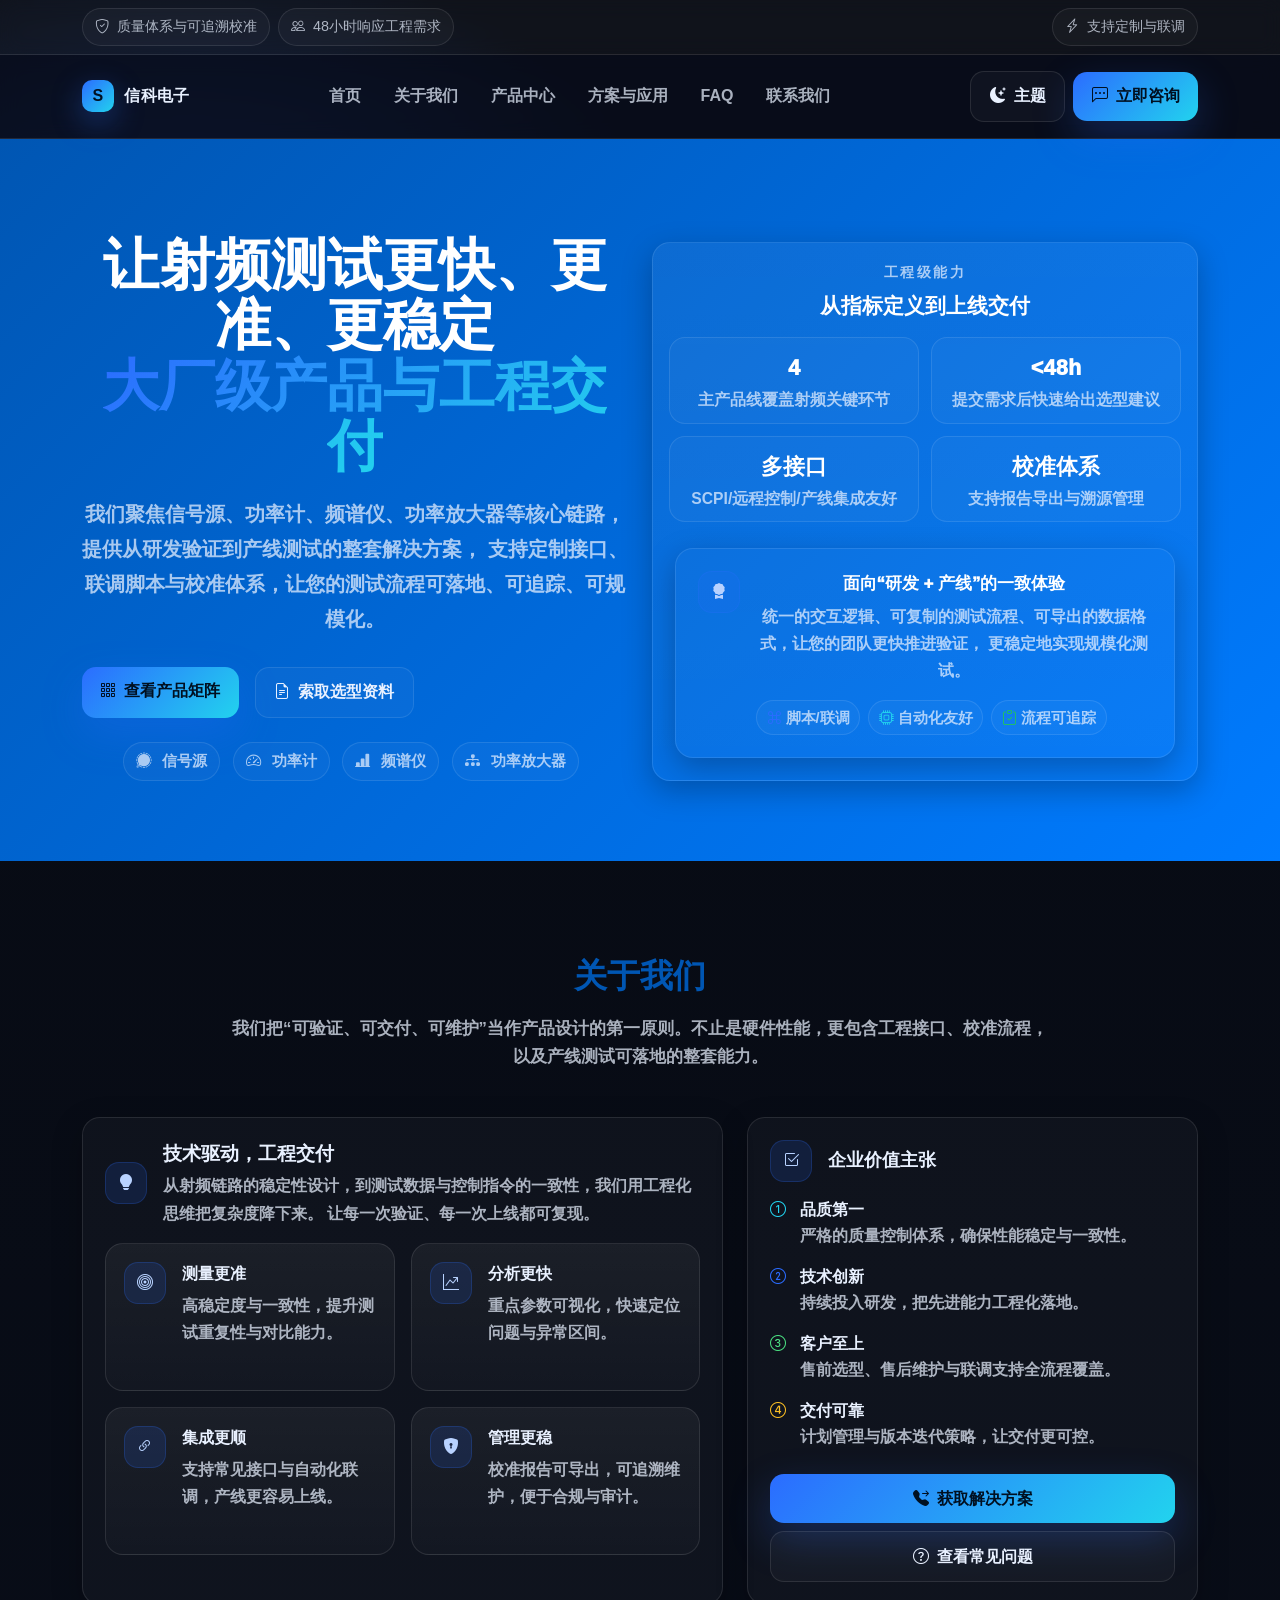
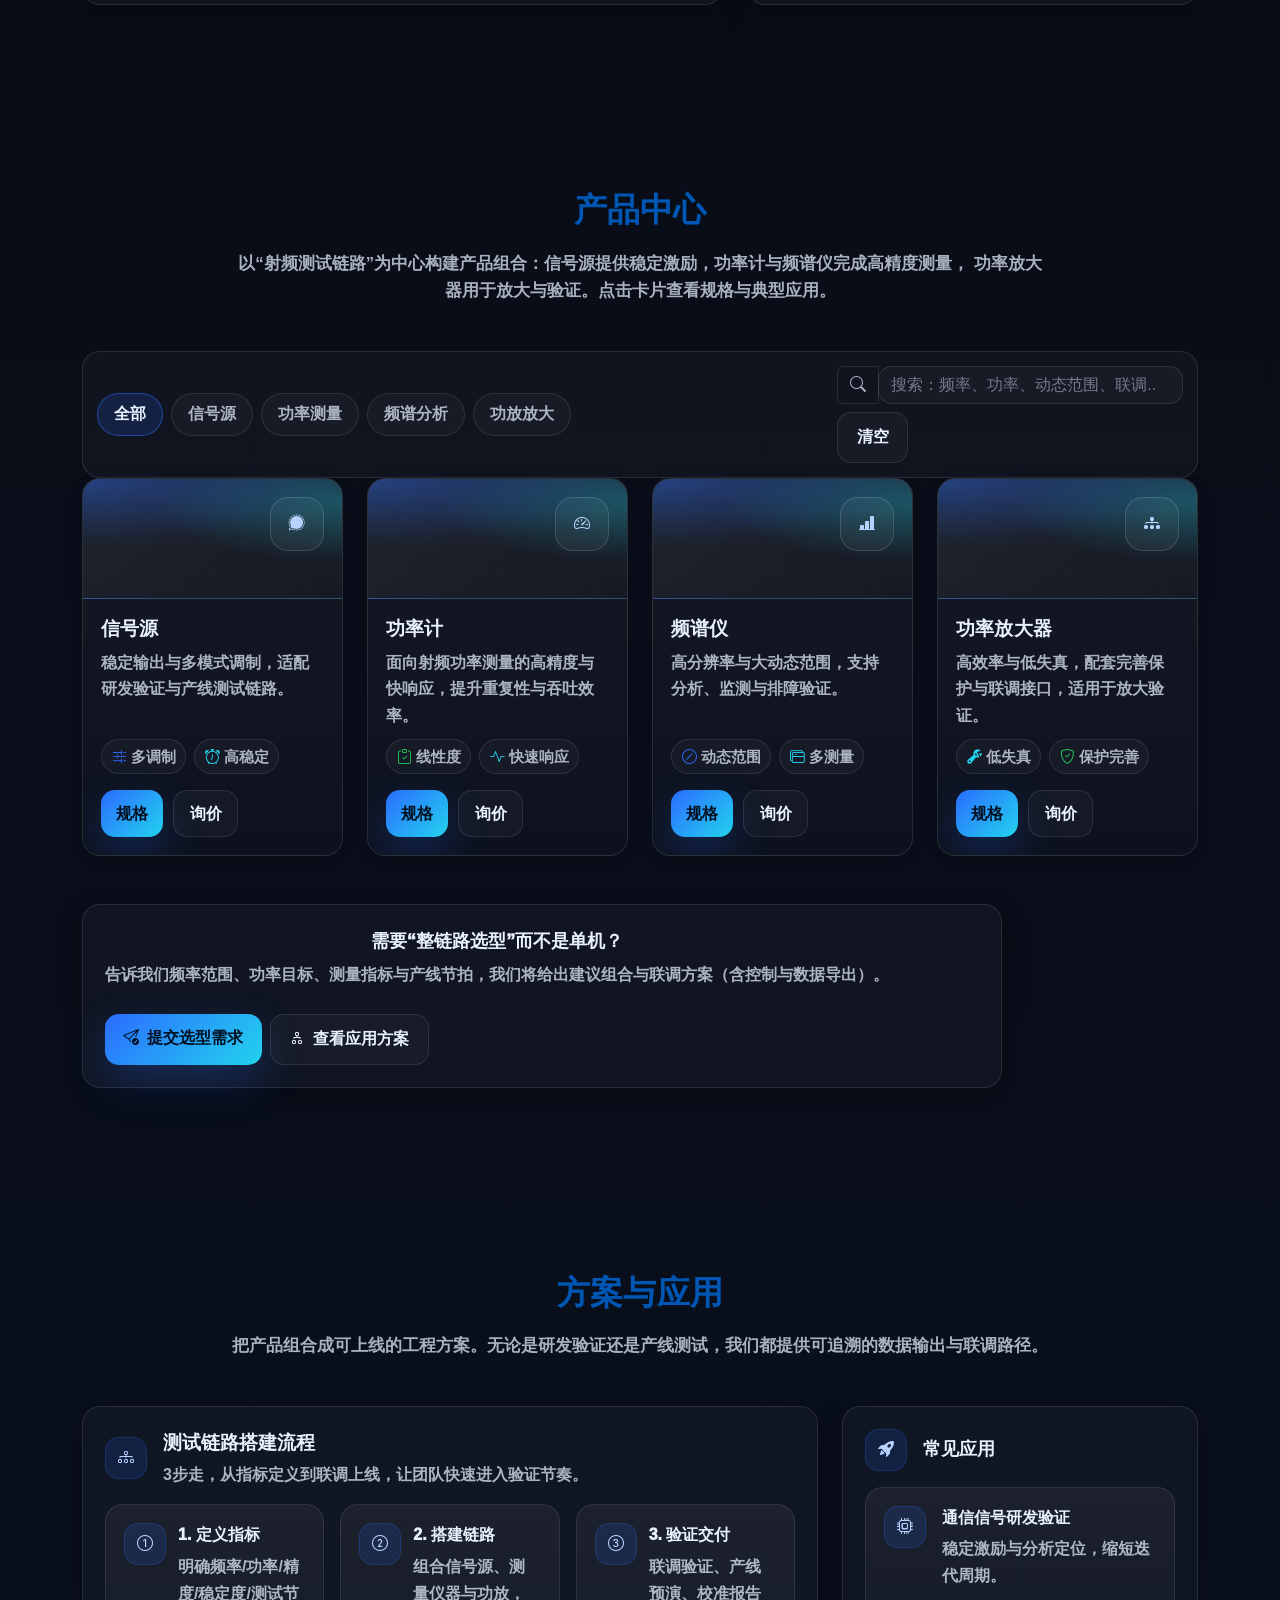
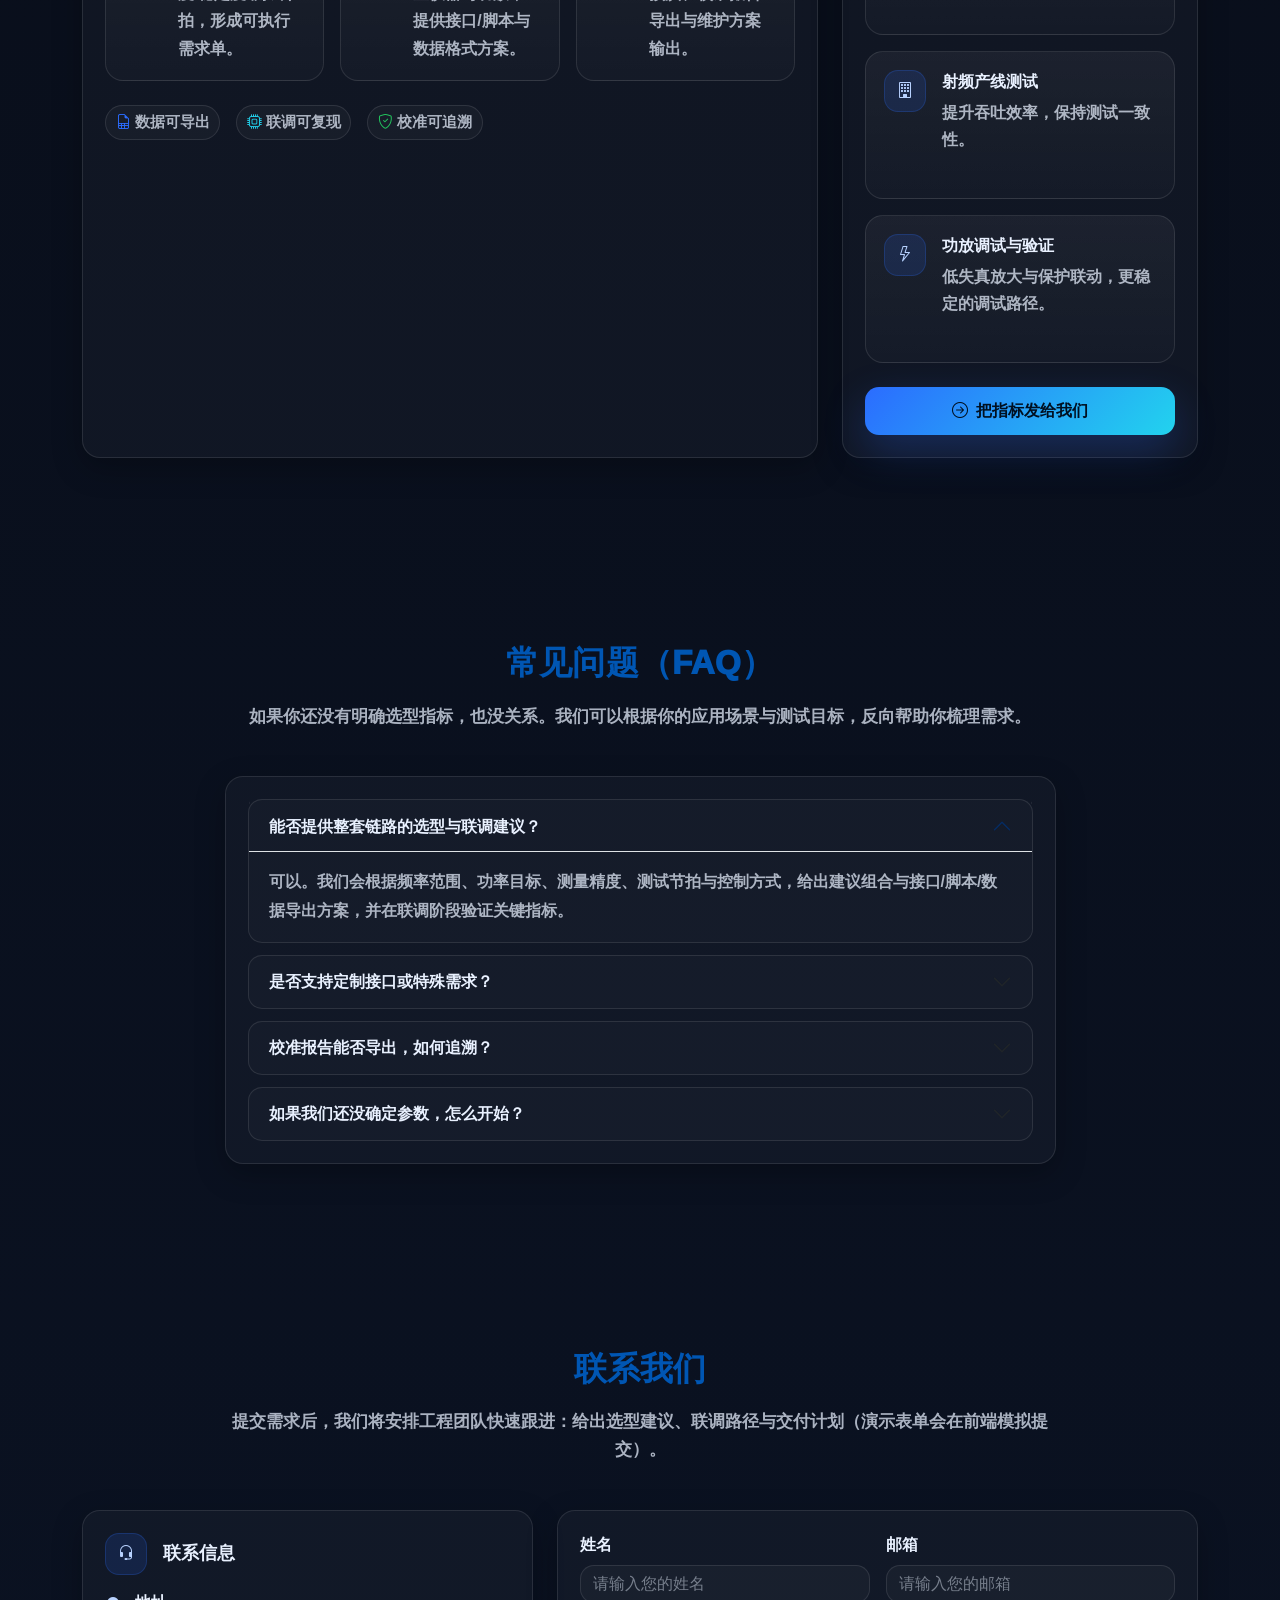
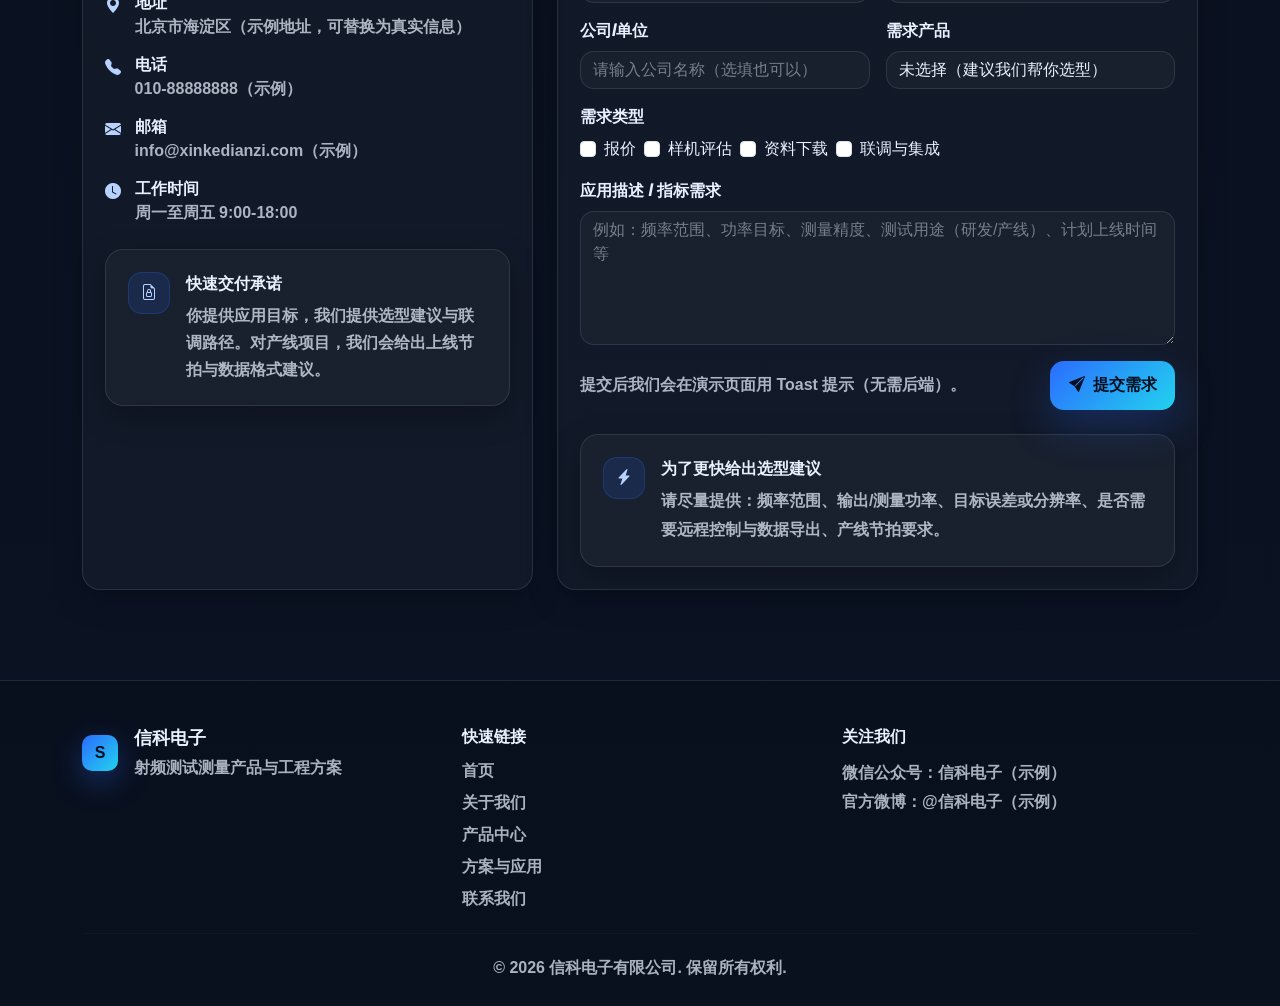
==== index.html @ fd405fc7 "Add files via upload" ====
<!DOCTYPE html>
<html lang="zh-CN">
<head>
    <meta charset="UTF-8">
    <meta name="viewport" content="width=device-width, initial-scale=1.0">
    <meta name="description" content="信科电子官网：信号源、功率计、频谱仪、功率放大器等射频测试测量产品与工程解决方案。">
    <title>信科电子官网 - 射频测试测量解决方案</title>
    <meta property="og:title" content="信科电子官网 - 射频测试测量解决方案">
    <meta property="og:description" content="信号源、功率计、频谱仪、功率放大器等射频测试测量产品与工程解决方案。">
    <meta property="og:type" content="website">
    <meta name="twitter:card" content="summary_large_image">

    <!-- JSON-LD：给搜索引擎理解站点信息 -->
    <script type="application/ld+json">
    {
      "@context": "https://schema.org",
      "@type": "Organization",
      "name": "信科电子官网",
      "url": ""
    }
    </script>
    <link href="https://cdn.jsdelivr.net/npm/bootstrap@5.3.0/dist/css/bootstrap.min.css" rel="stylesheet">
    <link rel="stylesheet" href="https://cdn.jsdelivr.net/npm/bootstrap-icons@1.10.5/font/bootstrap-icons.css">
    <style>
        body {
            font-family: 'Segoe UI', Tahoma, Geneva, Verdana, sans-serif;
            color: #333;
        }
        .navbar {
            background-color: #0056b3;
        }
        .navbar-brand, .nav-link {
            color: white !important;
        }
        .hero {
            background: linear-gradient(135deg, #0056b3 0%, #007bff 100%);
            color: white;
            padding: 100px 0;
            text-align: center;
        }
        .hero h1 {
            font-size: 3.5rem;
            font-weight: 700;
            margin-bottom: 20px;
        }
        .hero p {
            font-size: 1.25rem;
            margin-bottom: 30px;
        }
        .section {
            padding: 80px 0;
        }
        .section-title {
            text-align: center;
            margin-bottom: 50px;
            font-size: 2.5rem;
            font-weight: 700;
            color: #0056b3;
        }
        .about-us {
            background-color: #f8f9fa;
        }
        .product-card {
            border: none;
            box-shadow: 0 4px 15px rgba(0,0,0,0.1);
            transition: all 0.3s ease;
            border-radius: 10px;
            overflow: hidden;
        }
        .product-card:hover {
            transform: translateY(-10px);
            box-shadow: 0 8px 25px rgba(0,0,0,0.15);
        }
        .product-card img {
            height: 200px;
            object-fit: cover;
        }
        .product-card .card-body {
            padding: 25px;
        }
        .product-card h5 {
            color: #0056b3;
            font-weight: 600;
            margin-bottom: 15px;
        }
        .contact {
            background-color: #f8f9fa;
        }
        .footer {
            background-color: #0056b3;
            color: white;
            padding: 40px 0 20px;
        }
        .footer a {
            color: white;
            text-decoration: none;
        }
        .footer a:hover {
            text-decoration: underline;
        }
        /* ===== 新官网样式（由AI重写添加）===== */
        :root{
            --bg0:#070A12;
            --bg1:#0B1324;
            --card:#0E1830;
            --card2:#0C1428;
            --text:#E9F1FF;
            --muted:rgba(233,241,255,.72);
            --line:rgba(255,255,255,.10);
            --primary:#2B6CFF;
            --primary2:#22D3EE;
            --ok:#22C55E;
            --shadow2: 0 10px 30px rgba(0,0,0,.25);
            --radius:18px;
        }

        /* 隐藏旧页面（保留原DOM但不显示） */
        #home, #about, #products, #contact, .navbar, .footer{
            display:none !important;
        }

        html { scroll-behavior: smooth; }

        body{
            font-family: "Segoe UI", Tahoma, Geneva, Verdana, sans-serif;
            color: var(--text);
            background:
                radial-gradient(900px 600px at 15% 5%, rgba(43,108,255,.30), transparent 55%),
                radial-gradient(700px 500px at 85% 10%, rgba(34,211,238,.22), transparent 55%),
                linear-gradient(180deg, var(--bg0), var(--bg1));
            overflow-x:hidden;
        }

        .theme-light{
            --bg0:#F6F8FF;
            --bg1:#EEF3FF;
            --card:#FFFFFF;
            --card2:#F7F9FF;
            --text:#0B1220;
            --muted:rgba(11,18,32,.65);
            --line:rgba(11,18,32,.10);
            background:
                radial-gradient(900px 600px at 15% 5%, rgba(43,108,255,.16), transparent 55%),
                radial-gradient(700px 500px at 85% 10%, rgba(34,211,238,.14), transparent 55%),
                linear-gradient(180deg, var(--bg0), var(--bg1));
        }

        .topbar{
            background: rgba(255,255,255,.04);
            border-bottom: 1px solid var(--line);
            backdrop-filter: blur(10px);
        }
        .topbar .pill{
            border: 1px solid var(--line);
            background: rgba(255,255,255,.03);
            border-radius:999px;
            padding:.45rem .75rem;
            color: var(--muted);
            font-size:.9rem;
            white-space:nowrap;
        }

        .site-navbar{
            position: sticky;
            top: 0;
            z-index: 1030;
            background: rgba(10,15,30,.65);
            border-bottom: 1px solid var(--line);
            backdrop-filter: blur(10px);
        }
        .theme-light .site-navbar{
            background: rgba(246,248,255,.78);
        }

        .brand-mark{
            width:32px;
            height:32px;
            border-radius:10px;
            background: linear-gradient(135deg, rgba(43,108,255,1), rgba(34,211,238,1));
            box-shadow: 0 10px 30px rgba(43,108,255,.35);
            display:grid;
            place-items:center;
            color:#001021;
            font-weight:900;
        }

        .site-brand{
            font-weight:900;
            letter-spacing:.2px;
            color: var(--text) !important;
            display:flex;
            align-items:center;
            gap:.65rem;
            text-decoration:none;
        }

        .site-navlink{
            color: var(--muted);
            font-weight:800;
            padding: .55rem .9rem;
            border-radius: 12px;
            transition: all .18s ease;
            text-decoration:none;
        }
        .site-navlink:hover, .site-navlink.active{
            background: rgba(43,108,255,.12);
            color: var(--text);
        }

        .btn-brand{
            background: linear-gradient(135deg, var(--primary), var(--primary2));
            border: none;
            color: #001021;
            font-weight:950;
            padding: .78rem 1.15rem;
            border-radius: 14px;
            box-shadow: 0 16px 40px rgba(43,108,255,.25);
        }
        .btn-brand:hover{
            filter: brightness(1.05);
            transform: translateY(-1px);
        }

        .btn-ghost{
            border: 1px solid var(--line);
            color: var(--text);
            padding: .78rem 1.15rem;
            border-radius: 14px;
            font-weight:950;
            background: rgba(255,255,255,.03);
        }
        .btn-ghost:hover{
            background: rgba(43,108,255,.10);
            border-color: rgba(43,108,255,.35);
        }

        .section{
            padding: 90px 0;
        }

        .section-title{
            font-weight: 950;
            letter-spacing: .2px;
            font-size: clamp(1.6rem, 1.2rem + 1.1vw, 2.35rem);
            margin-bottom: .9rem;
        }
        .section-subtitle{
            color: var(--muted);
            font-size: 1.05rem;
            max-width: 820px;
            margin: 0 auto 46px;
            line-height: 1.65;
            font-weight:700;
        }

        .hero{
            padding: 96px 0 72px;
        }
        .headline{
            font-weight: 990;
            font-size: clamp(2.1rem, 1.2rem + 2.2vw, 3.6rem);
            line-height: 1.08;
            margin-bottom: 18px;
        }
        .gradient-text{
            background: linear-gradient(135deg, var(--primary) 0%, var(--primary2) 100%);
            -webkit-background-clip: text;
            background-clip: text;
            color: transparent;
        }
        .lead{
            color: var(--muted);
            font-size: 1.14rem;
            line-height: 1.75;
            max-width: 720px;
            margin-bottom: 26px;
            font-weight:700;
        }

        .chip{
            display:inline-flex;
            align-items:center;
            gap:.45rem;
            padding:.45rem .75rem;
            border-radius: 999px;
            border: 1px solid var(--line);
            background: rgba(255,255,255,.03);
            color: var(--muted);
            font-weight:900;
            font-size:.95rem;
            margin-right:.5rem;
            margin-bottom:.5rem;
            user-select:none;
        }

        .site-card{
            border: 1px solid var(--line);
            background: linear-gradient(180deg, rgba(255,255,255,.05), rgba(255,255,255,.02));
            border-radius: var(--radius);
            box-shadow: var(--shadow2);
            overflow:hidden;
        }

        .site-slab{
            border: 1px solid var(--line);
            background: rgba(255,255,255,.03);
            border-radius: var(--radius);
            padding: 22px;
            box-shadow: var(--shadow2);
        }

        .feature-card{
            border: 1px solid var(--line);
            background: linear-gradient(180deg, rgba(255,255,255,.05), rgba(255,255,255,.02));
            border-radius: var(--radius);
            padding: 18px;
            min-height: 148px;
            transition: transform .18s ease, border-color .18s ease;
        }
        .feature-card:hover{
            transform: translateY(-3px);
            border-color: rgba(43,108,255,.35);
        }

        .feature-icon{
            width: 42px;
            height: 42px;
            border-radius: 14px;
            display:grid;
            place-items:center;
            background: rgba(43,108,255,.14);
            border: 1px solid rgba(43,108,255,.22);
            color: #B8D2FF;
            flex: 0 0 auto;
        }
        .theme-light .feature-icon{
            color: #0B3AAE;
            background: rgba(43,108,255,.10);
        }

        .form-control, .form-select{
            background: rgba(255,255,255,.03) !important;
            border: 1px solid var(--line) !important;
            color: var(--text) !important;
            border-radius: 14px !important;
        }
        .form-control::placeholder{ color: rgba(233,241,255,.45); }
        .theme-light .form-control::placeholder{ color: rgba(11,18,32,.45); }

        .product-toolbar{
            border: 1px solid var(--line);
            background: rgba(255,255,255,.03);
            border-radius: var(--radius);
            padding: 14px;
            display:flex;
            gap: 12px;
            align-items:center;
            justify-content: space-between;
            flex-wrap: wrap;
        }

        .filter-tabs .btn{
            border: 1px solid var(--line);
            background: rgba(255,255,255,.03);
            color: var(--muted);
            font-weight: 950;
            border-radius: 999px;
            padding: .55rem 1rem;
            transition: all .18s ease;
        }
        .filter-tabs .btn:hover{
            border-color: rgba(43,108,255,.35);
            color: var(--text);
        }
        .filter-tabs .btn.active{
            background: rgba(43,108,255,.16);
            border-color: rgba(43,108,255,.50);
            color: var(--text);
        }

        .product-card{
            border: 1px solid var(--line);
            background: linear-gradient(180deg, rgba(255,255,255,.05), rgba(255,255,255,.02));
            border-radius: var(--radius);
            overflow: hidden;
            min-height: 330px;
            display:flex;
            flex-direction: column;
            transition: transform .18s ease, border-color .18s ease;
        }
        .product-card:hover{
            transform: translateY(-4px);
            border-color: rgba(43,108,255,.45);
        }

        .product-visual{
            height: 120px;
            position: relative;
            overflow:hidden;
            background:
                radial-gradient(500px 120px at 0% 0%, rgba(43,108,255,.40), transparent 55%),
                radial-gradient(420px 130px at 100% 20%, rgba(34,211,238,.30), transparent 45%),
                linear-gradient(135deg, rgba(255,255,255,.05), rgba(255,255,255,.01));
            border-bottom: 1px solid var(--line);
        }
        .product-visual .grid{
            position:absolute;
            inset:0;
            background-image:
                linear-gradient(to right, rgba(255,255,255,.07) 1px, transparent 1px),
                linear-gradient(to bottom, rgba(255,255,255,.07) 1px, transparent 1px);
            background-size: 32px 32px;
            opacity:.18;
        }
        .product-visual .glyph{
            position:absolute;
            right: 18px;
            top: 18px;
            width: 54px;
            height: 54px;
            border-radius: 18px;
            border: 1px solid rgba(255,255,255,.14);
            background: rgba(255,255,255,.04);
            display:grid;
            place-items:center;
            color: #B8D2FF;
        }

        .product-body{
            padding: 18px;
            display:flex;
            flex-direction: column;
            gap: 10px;
            flex: 1 1 auto;
        }
        .product-title{
            font-weight: 990;
            letter-spacing: .2px;
            margin:0;
            font-size: 1.2rem;
        }
        .product-desc{
            color: var(--muted);
            line-height: 1.65;
            margin:0;
            flex: 1 1 auto;
            font-weight:700;
        }
        .badge-soft{
            border: 1px solid var(--line);
            background: rgba(255,255,255,.03);
            color: var(--muted);
            border-radius: 999px;
            padding: .35rem .6rem;
            font-weight:900;
            font-size: .92rem;
        }
        .product-actions{
            display:flex;
            gap: 10px;
            margin-top: 6px;
            flex-wrap: wrap;
        }
        .product-actions .btn{
            border-radius: 14px;
            font-weight: 950;
            padding: .65rem .95rem;
        }

        .contact-panel{
            border: 1px solid var(--line);
            background: rgba(255,255,255,.03);
            border-radius: var(--radius);
            padding: 22px;
            box-shadow: var(--shadow2);
        }

        .contact-list li{
            display:flex;
            gap: .85rem;
            align-items:flex-start;
            color: var(--muted);
            margin-bottom: 14px;
            font-weight:700;
        }
        .contact-list i{
            color: #B8D2FF;
            margin-top: 3px;
            flex: 0 0 auto;
        }

        .site-footer{
            padding: 44px 0 26px;
            border-top: 1px solid var(--line);
            background: rgba(0,0,0,.18);
        }
        .theme-light .site-footer{
            background: rgba(255,255,255,.55);
        }
        .site-footer a{
            color: var(--muted);
            text-decoration:none;
            font-weight:900;
        }
        .site-footer a:hover{ color: var(--text); }
        .site-footer .muted{ color: var(--muted); }

        @media (max-width: 575px){
            .section{ padding: 70px 0; }
        }

    </style>
</head>
<body>
    <!-- ====== 新官网（由AI重写插入）====== -->
    <div class="topbar py-2">
        <div class="container d-flex align-items-center justify-content-between gap-2 flex-wrap">
            <div class="d-flex align-items-center gap-2 flex-wrap">
                <span class="pill"><i class="bi bi-shield-check me-1"></i> 质量体系与可追溯校准</span>
                <span class="pill"><i class="bi bi-people me-1"></i> 48小时响应工程需求</span>
            </div>
            <div class="d-flex align-items-center gap-2 flex-wrap">
                <span class="pill"><i class="bi bi-lightning-charge me-1"></i> 支持定制与联调</span>
            </div>
        </div>
    </div>

    <header class="site-navbar">
        <div class="container py-3 d-flex align-items-center justify-content-between gap-3 flex-wrap">
            <a class="site-brand" href="#home2" aria-label="返回首页">
                <span class="brand-mark">S</span>
                <span>信科电子</span>
            </a>

            <nav class="d-flex align-items-center gap-1 flex-wrap" aria-label="主导航">
                <a class="site-navlink active" href="#home2">首页</a>
                <a class="site-navlink" href="#about2">关于我们</a>
                <a class="site-navlink" href="#products2">产品中心</a>
                <a class="site-navlink" href="#solutions2">方案与应用</a>
                <a class="site-navlink" href="#faq2">FAQ</a>
                <a class="site-navlink" href="#contact2">联系我们</a>
            </nav>

            <div class="d-flex align-items-center gap-2">
                <button id="themeToggle2" class="btn btn-ghost" type="button" aria-label="切换主题">
                    <i class="bi bi-moon-stars-fill me-2" aria-hidden="true"></i>主题
                </button>
                <a class="btn btn-brand" href="#contact2" style="white-space:nowrap">
                    <i class="bi bi-chat-left-dots me-2"></i>立即咨询
                </a>
            </div>
        </div>
    </header>

    <!-- 首页横幅 -->
    <section id="home2" class="hero">
        <div class="container">
            <div class="row align-items-center g-4">
                <div class="col-lg-6">
                    <h1 class="headline">
                        让射频测试更快、更准、更稳定
                        <br>
                        <span class="gradient-text">大厂级产品与工程交付</span>
                    </h1>
                    <p class="lead">
                        我们聚焦信号源、功率计、频谱仪、功率放大器等核心链路，提供从研发验证到产线测试的整套解决方案，
                        支持定制接口、联调脚本与校准体系，让您的测试流程可落地、可追踪、可规模化。
                    </p>

                    <div class="d-flex gap-3 flex-wrap">
                        <a class="btn btn-brand" href="#products2">
                            <i class="bi bi-grid-3x3-gap me-2"></i>查看产品矩阵
                        </a>
                        <a class="btn btn-ghost" href="#contact2">
                            <i class="bi bi-file-earmark-text me-2"></i>索取选型资料
                        </a>
                    </div>

                    <div class="mt-4">
                        <span class="chip"><i class="bi bi-signal me-1"></i>信号源</span>
                        <span class="chip"><i class="bi bi-speedometer2 me-1"></i>功率计</span>
                        <span class="chip"><i class="bi bi-bar-chart-line-fill me-1"></i>频谱仪</span>
                        <span class="chip"><i class="bi bi-diagram-3-fill me-1"></i>功率放大器</span>
                    </div>
                </div>

                <div class="col-lg-6">
                    <div class="site-card" style="min-height: 430px; position:relative">
                        <div style="padding:20px 20px 0">
                            <div class="text-uppercase" style="letter-spacing:.18em; color: var(--muted); font-weight: 900; font-size:.85rem">
                                工程级能力
                            </div>
                            <div style="font-weight:990; font-size:1.3rem; margin-top:6px">
                                从指标定义到上线交付
                            </div>
                        </div>

                        <div class="p-3" style="display:grid; grid-template-columns: repeat(2, minmax(0, 1fr)); gap: 12px;">
                            <div style="border:1px solid var(--line); background: rgba(255,255,255,.03); border-radius:16px; padding:14px 14px 12px; min-height:86px">
                                <div style="font-weight:990; font-size:1.35rem; margin-bottom:6px; letter-spacing:.2px">4</div>
                                <div style="color:var(--muted); font-weight:900; line-height:1.3; font-size:.98rem">主产品线覆盖射频关键环节</div>
                            </div>
                            <div style="border:1px solid var(--line); background: rgba(255,255,255,.03); border-radius:16px; padding:14px 14px 12px; min-height:86px">
                                <div style="font-weight:990; font-size:1.35rem; margin-bottom:6px; letter-spacing:.2px">&lt;48h</div>
                                <div style="color:var(--muted); font-weight:900; line-height:1.3; font-size:.98rem">提交需求后快速给出选型建议</div>
                            </div>
                            <div style="border:1px solid var(--line); background: rgba(255,255,255,.03); border-radius:16px; padding:14px 14px 12px; min-height:86px">
                                <div style="font-weight:990; font-size:1.35rem; margin-bottom:6px; letter-spacing:.2px">多接口</div>
                                <div style="color:var(--muted); font-weight:900; line-height:1.3; font-size:.98rem">SCPI/远程控制/产线集成友好</div>
                            </div>
                            <div style="border:1px solid var(--line); background: rgba(255,255,255,.03); border-radius:16px; padding:14px 14px 12px; min-height:86px">
                                <div style="font-weight:990; font-size:1.35rem; margin-bottom:6px; letter-spacing:.2px">校准体系</div>
                                <div style="color:var(--muted); font-weight:900; line-height:1.3; font-size:.98rem">支持报告导出与溯源管理</div>
                            </div>
                        </div>

                        <div style="padding: 0 22px 22px; margin-top: 4px;">
                            <div class="site-slab" style="background: rgba(255,255,255,.02); margin-top: 10px;">
                                <div class="d-flex gap-3 align-items-start">
                                    <div class="feature-icon"><i class="bi bi-award-fill"></i></div>
                                    <div>
                                        <div style="font-weight:990; font-size:1.05rem">面向“研发 + 产线”的一致体验</div>
                                        <div style="color:var(--muted); line-height:1.7; font-weight:800; margin-top:6px">
                                            统一的交互逻辑、可复制的测试流程、可导出的数据格式，让您的团队更快推进验证，
                                            更稳定地实现规模化测试。
                                        </div>
                                        <div class="mt-3 d-flex gap-2 flex-wrap">
                                            <span class="badge-soft"><i class="bi bi-command me-1" style="color: var(--primary)"></i>脚本/联调</span>
                                            <span class="badge-soft"><i class="bi bi-cpu me-1" style="color: var(--primary2)"></i>自动化友好</span>
                                            <span class="badge-soft"><i class="bi bi-clipboard-check me-1" style="color: var(--ok)"></i>流程可追踪</span>
                                        </div>
                                    </div>
                                </div>
                            </div>
                        </div>

                    </div>
                </div>
            </div>
        </div>
    </section>

    <!-- 关于我们 -->
    <section id="about2" class="section">
        <div class="container">
            <div class="text-center">
                <div class="section-title">关于我们</div>
                <div class="section-subtitle">
                    我们把“可验证、可交付、可维护”当作产品设计的第一原则。不止是硬件性能，更包含工程接口、校准流程，
                    以及产线测试可落地的整套能力。
                </div>
            </div>

            <div class="row g-4">
                <div class="col-lg-7">
                    <div class="site-slab h-100">
                        <div class="d-flex align-items-center gap-3 mb-3">
                            <div class="feature-icon"><i class="bi bi-lightbulb-fill"></i></div>
                            <div>
                                <div style="font-weight:990; font-size:1.2rem">技术驱动，工程交付</div>
                                <div style="color:var(--muted); line-height:1.7; margin-top:4px; font-weight:800">
                                    从射频链路的稳定性设计，到测试数据与控制指令的一致性，我们用工程化思维把复杂度降下来。
                                    让每一次验证、每一次上线都可复现。
                                </div>
                            </div>
                        </div>

                        <div class="row g-3">
                            <div class="col-md-6">
                                <div class="feature-card">
                                    <div class="d-flex gap-3">
                                        <div class="feature-icon"><i class="bi bi-bullseye"></i></div>
                                        <div>
                                            <div style="font-weight:990; margin-bottom:6px">测量更准</div>
                                            <div style="color:var(--muted); line-height:1.7; font-weight:800">
                                                高稳定度与一致性，提升测试重复性与对比能力。
                                            </div>
                                        </div>
                                    </div>
                                </div>
                            </div>
                            <div class="col-md-6">
                                <div class="feature-card">
                                    <div class="d-flex gap-3">
                                        <div class="feature-icon"><i class="bi bi-graph-up-arrow"></i></div>
                                        <div>
                                            <div style="font-weight:990; margin-bottom:6px">分析更快</div>
                                            <div style="color:var(--muted); line-height:1.7; font-weight:800">
                                                重点参数可视化，快速定位问题与异常区间。
                                            </div>
                                        </div>
                                    </div>
                                </div>
                            </div>
                            <div class="col-md-6">
                                <div class="feature-card">
                                    <div class="d-flex gap-3">
                                        <div class="feature-icon"><i class="bi bi-link-45deg"></i></div>
                                        <div>
                                            <div style="font-weight:990; margin-bottom:6px">集成更顺</div>
                                            <div style="color:var(--muted); line-height:1.7; font-weight:800">
                                                支持常见接口与自动化联调，产线更容易上线。
                                            </div>
                                        </div>
                                    </div>
                                </div>
                            </div>
                            <div class="col-md-6">
                                <div class="feature-card">
                                    <div class="d-flex gap-3">
                                        <div class="feature-icon"><i class="bi bi-shield-lock-fill"></i></div>
                                        <div>
                                            <div style="font-weight:990; margin-bottom:6px">管理更稳</div>
                                            <div style="color:var(--muted); line-height:1.7; font-weight:800">
                                                校准报告可导出，可追溯维护，便于合规与审计。
                                            </div>
                                        </div>
                                    </div>
                                </div>
                            </div>
                        </div>
                    </div>
                </div>

                <div class="col-lg-5">
                    <div class="site-slab h-100">
                        <div class="d-flex align-items-center gap-3 mb-3">
                            <div class="feature-icon"><i class="bi bi-check2-square"></i></div>
                            <div style="font-weight:990; font-size:1.12rem">企业价值主张</div>
                        </div>

                        <ul class="list-unstyled" style="margin:0; padding:0">
                            <li class="mb-3" style="display:flex; gap:.85rem; align-items:flex-start;">
                                <i class="bi bi-1-circle" style="color: var(--primary2); font-weight:900"></i>
                                <div>
                                    <div style="font-weight:990">品质第一</div>
                                    <div style="color:var(--muted); line-height:1.7; font-weight:800">严格的质量控制体系，确保性能稳定与一致性。</div>
                                </div>
                            </li>
                            <li class="mb-3" style="display:flex; gap:.85rem; align-items:flex-start;">
                                <i class="bi bi-2-circle" style="color: var(--primary); font-weight:900"></i>
                                <div>
                                    <div style="font-weight:990">技术创新</div>
                                    <div style="color:var(--muted); line-height:1.7; font-weight:800">持续投入研发，把先进能力工程化落地。</div>
                                </div>
                            </li>
                            <li class="mb-3" style="display:flex; gap:.85rem; align-items:flex-start;">
                                <i class="bi bi-3-circle" style="color: #4ADE80; font-weight:900"></i>
                                <div>
                                    <div style="font-weight:990">客户至上</div>
                                    <div style="color:var(--muted); line-height:1.7; font-weight:800">售前选型、售后维护与联调支持全流程覆盖。</div>
                                </div>
                            </li>
                            <li style="display:flex; gap:.85rem; align-items:flex-start;">
                                <i class="bi bi-4-circle" style="color: #FBBF24; font-weight:900"></i>
                                <div>
                                    <div style="font-weight:990">交付可靠</div>
                                    <div style="color:var(--muted); line-height:1.7; font-weight:800">计划管理与版本迭代策略，让交付更可控。</div>
                                </div>
                            </li>
                        </ul>

                        <div class="mt-4 d-grid gap-2">
                            <a class="btn btn-brand" href="#contact2">
                                <i class="bi bi-telephone-forward-fill me-2"></i>获取解决方案
                            </a>
                            <a class="btn btn-ghost" href="#faq2">
                                <i class="bi bi-question-circle me-2"></i>查看常见问题
                            </a>
                        </div>
                    </div>
                </div>
            </div>
        </div>
    </section>

    <!-- 产品中心 -->
    <section id="products2" class="section">
        <div class="container">
            <div class="text-center">
                <div class="section-title">产品中心</div>
                <div class="section-subtitle">
                    以“射频测试链路”为中心构建产品组合：信号源提供稳定激励，功率计与频谱仪完成高精度测量，
                    功率放大器用于放大与验证。点击卡片查看规格与典型应用。
                </div>
            </div>

            <div class="product-toolbar">
                <div class="filter-tabs d-flex align-items-center gap-2 flex-wrap" role="tablist" aria-label="产品筛选">
                    <button class="btn active" type="button" data-filter="all" aria-pressed="true">全部</button>
                    <button class="btn" type="button" data-filter="signal">信号源</button>
                    <button class="btn" type="button" data-filter="power">功率测量</button>
                    <button class="btn" type="button" data-filter="spectrum">频谱分析</button>
                    <button class="btn" type="button" data-filter="amp">功放放大</button>
                </div>

                <div class="d-flex align-items-center gap-2 flex-wrap">
                    <label class="visually-hidden" for="productSearch2">搜索产品</label>
                    <div class="input-group" style="min-width: 260px;">
                        <span class="input-group-text" style="background:transparent; border:1px solid var(--line); color: var(--muted)">
                            <i class="bi bi-search"></i>
                        </span>
                        <input id="productSearch2" class="form-control" type="search" placeholder="搜索：频率、功率、动态范围、联调..." />
                    </div>
                    <button class="btn btn-ghost" type="button" id="clearSearch2">清空</button>
                </div>
            </div>

            <div class="product-grid row g-4" id="productGrid2">
                <div class="col-md-6 col-lg-3 product-item" data-category="signal" data-title="信号源">
                    <div class="product-card h-100">
                        <div class="product-visual">
                            <div class="grid"></div>
                            <div class="glyph"><i class="bi bi-signal"></i></div>
                        </div>
                        <div class="product-body">
                            <h3 class="product-title">信号源</h3>
                            <p class="product-desc">稳定输出与多模式调制，适配研发验证与产线测试链路。</p>
                            <div class="meta-row" style="display:flex; flex-wrap:wrap; gap:8px;">
                                <span class="badge-soft"><i class="bi bi-sliders2 me-1" style="color: var(--primary)"></i>多调制</span>
                                <span class="badge-soft"><i class="bi bi-alarm me-1" style="color: var(--primary2)"></i>高稳定</span>
                            </div>
                            <div class="product-actions">
                                <button class="btn btn-brand" type="button" data-action="openModal2" data-product="signalSource">规格</button>
                                <button class="btn btn-ghost" type="button" data-action="prefillContact2" data-product="信号源">询价</button>
                            </div>
                        </div>
                    </div>
                </div>

                <div class="col-md-6 col-lg-3 product-item" data-category="power" data-title="功率计">
                    <div class="product-card h-100">
                        <div class="product-visual">
                            <div class="grid"></div>
                            <div class="glyph"><i class="bi bi-speedometer2"></i></div>
                        </div>
                        <div class="product-body">
                            <h3 class="product-title">功率计</h3>
                            <p class="product-desc">面向射频功率测量的高精度与快响应，提升重复性与吞吐效率。</p>
                            <div class="meta-row" style="display:flex; flex-wrap:wrap; gap:8px;">
                                <span class="badge-soft"><i class="bi bi-clipboard-check me-1" style="color: var(--ok)"></i>线性度</span>
                                <span class="badge-soft"><i class="bi bi-activity me-1" style="color: var(--primary2)"></i>快速响应</span>
                            </div>
                            <div class="product-actions">
                                <button class="btn btn-brand" type="button" data-action="openModal2" data-product="powerMeter">规格</button>
                                <button class="btn btn-ghost" type="button" data-action="prefillContact2" data-product="功率计">询价</button>
                            </div>
                        </div>
                    </div>
                </div>

                <div class="col-md-6 col-lg-3 product-item" data-category="spectrum" data-title="频谱仪">
                    <div class="product-card h-100">
                        <div class="product-visual">
                            <div class="grid"></div>
                            <div class="glyph"><i class="bi bi-bar-chart-line-fill"></i></div>
                        </div>
                        <div class="product-body">
                            <h3 class="product-title">频谱仪</h3>
                            <p class="product-desc">高分辨率与大动态范围，支持分析、监测与排障验证。</p>
                            <div class="meta-row" style="display:flex; flex-wrap:wrap; gap:8px;">
                                <span class="badge-soft"><i class="bi bi-slash-circle me-1" style="color: var(--primary)"></i>动态范围</span>
                                <span class="badge-soft"><i class="bi bi-window-stack me-1" style="color: var(--primary2)"></i>多测量</span>
                            </div>
                            <div class="product-actions">
                                <button class="btn btn-brand" type="button" data-action="openModal2" data-product="spectrumAnalyzer">规格</button>
                                <button class="btn btn-ghost" type="button" data-action="prefillContact2" data-product="频谱仪">询价</button>
                            </div>
                        </div>
                    </div>
                </div>

                <div class="col-md-6 col-lg-3 product-item" data-category="amp" data-title="功率放大器">
                    <div class="product-card h-100">
                        <div class="product-visual">
                            <div class="grid"></div>
                            <div class="glyph"><i class="bi bi-diagram-3-fill"></i></div>
                        </div>
                        <div class="product-body">
                            <h3 class="product-title">功率放大器</h3>
                            <p class="product-desc">高效率与低失真，配套完善保护与联调接口，适用于放大验证。</p>
                            <div class="meta-row" style="display:flex; flex-wrap:wrap; gap:8px;">
                                <span class="badge-soft"><i class="bi bi-wrench-adjustable me-1" style="color: var(--primary2)"></i>低失真</span>
                                <span class="badge-soft"><i class="bi bi-shield-check me-1" style="color: var(--ok)"></i>保护完善</span>
                            </div>
                            <div class="product-actions">
                                <button class="btn btn-brand" type="button" data-action="openModal2" data-product="powerAmplifier">规格</button>
                                <button class="btn btn-ghost" type="button" data-action="prefillContact2" data-product="功率放大器">询价</button>
                            </div>
                        </div>
                    </div>
                </div>
            </div>

            <div class="mt-5 text-center">
                <div class="site-slab" style="max-width: 920px; width: 100%">
                    <div class="d-flex align-items-start justify-content-between gap-4 flex-wrap">
                        <div style="min-width: 260px">
                            <div style="font-weight:990; font-size:1.15rem; margin-bottom:6px">需要“整链路选型”而不是单机？</div>
                            <div style="color: var(--muted); line-height:1.8; font-weight:800">
                                告诉我们频率范围、功率目标、测量指标与产线节拍，我们将给出建议组合与联调方案（含控制与数据导出）。
                            </div>
                        </div>
                        <div class="d-flex gap-2 flex-wrap">
                            <a class="btn btn-brand" href="#contact2"><i class="bi bi-send-check me-2"></i>提交选型需求</a>
                            <a class="btn btn-ghost" href="#solutions2"><i class="bi bi-diagram-2 me-2"></i>查看应用方案</a>
                        </div>
                    </div>
                </div>
            </div>
        </div>
    </section>

    <!-- 方案与应用 -->
    <section id="solutions2" class="section">
        <div class="container">
            <div class="text-center">
                <div class="section-title">方案与应用</div>
                <div class="section-subtitle">
                    把产品组合成可上线的工程方案。无论是研发验证还是产线测试，我们都提供可追溯的数据输出与联调路径。
                </div>
            </div>

            <div class="row g-4">
                <div class="col-lg-8">
                    <div class="site-slab h-100">
                        <div class="d-flex align-items-center gap-3 mb-3">
                            <div class="feature-icon"><i class="bi bi-diagram-3"></i></div>
                            <div>
                                <div style="font-weight:990; font-size:1.18rem">测试链路搭建流程</div>
                                <div style="color:var(--muted); line-height:1.7; margin-top:4px; font-weight:800">
                                    3步走，从指标定义到联调上线，让团队快速进入验证节奏。
                                </div>
                            </div>
                        </div>

                        <div class="row g-3">
                            <div class="col-md-4">
                                <div class="feature-card h-100">
                                    <div style="display:flex; gap:12px; align-items:flex-start">
                                        <div class="feature-icon"><i class="bi bi-1-circle"></i></div>
                                        <div>
                                            <div style="font-weight:990; margin-bottom:6px">1. 定义指标</div>
                                            <div style="color:var(--muted); line-height:1.7; font-weight:800">
                                                明确频率/功率/精度/稳定度/测试节拍，形成可执行需求单。
                                            </div>
                                        </div>
                                    </div>
                                </div>
                            </div>
                            <div class="col-md-4">
                                <div class="feature-card h-100">
                                    <div style="display:flex; gap:12px; align-items:flex-start">
                                        <div class="feature-icon"><i class="bi bi-2-circle"></i></div>
                                        <div>
                                            <div style="font-weight:990; margin-bottom:6px">2. 搭建链路</div>
                                            <div style="color:var(--muted); line-height:1.7; font-weight:800">
                                                组合信号源、测量仪器与功放，提供接口/脚本与数据格式方案。
                                            </div>
                                        </div>
                                    </div>
                                </div>
                            </div>
                            <div class="col-md-4">
                                <div class="feature-card h-100">
                                    <div style="display:flex; gap:12px; align-items:flex-start">
                                        <div class="feature-icon"><i class="bi bi-3-circle"></i></div>
                                        <div>
                                            <div style="font-weight:990; margin-bottom:6px">3. 验证交付</div>
                                            <div style="color:var(--muted); line-height:1.7; font-weight:800">
                                                联调验证、产线预演、校准报告导出与维护方案输出。
                                            </div>
                                        </div>
                                    </div>
                                </div>
                            </div>
                        </div>

                        <div class="mt-4 d-flex gap-3 flex-wrap">
                            <span class="badge-soft"><i class="bi bi-file-earmark-spreadsheet me-1" style="color: var(--primary)"></i>数据可导出</span>
                            <span class="badge-soft"><i class="bi bi-cpu me-1" style="color: var(--primary2)"></i>联调可复现</span>
                            <span class="badge-soft"><i class="bi bi-shield-check me-1" style="color: var(--ok)"></i>校准可追溯</span>
                        </div>
                    </div>
                </div>

                <div class="col-lg-4">
                    <div class="site-slab h-100">
                        <div class="d-flex align-items-center gap-3 mb-3">
                            <div class="feature-icon"><i class="bi bi-rocket-takeoff-fill"></i></div>
                            <div style="font-weight:990; font-size:1.12rem">常见应用</div>
                        </div>

                        <div class="row g-3">
                            <div class="col-12">
                                <div class="feature-card">
                                    <div class="d-flex gap-3">
                                        <div class="feature-icon"><i class="bi bi-cpu"></i></div>
                                        <div>
                                            <div style="font-weight:990; margin-bottom:5px">通信信号研发验证</div>
                                            <div style="color:var(--muted); line-height:1.7; font-weight:800">稳定激励与分析定位，缩短迭代周期。</div>
                                        </div>
                                    </div>
                                </div>
                            </div>
                            <div class="col-12">
                                <div class="feature-card">
                                    <div class="d-flex gap-3">
                                        <div class="feature-icon"><i class="bi bi-building"></i></div>
                                        <div>
                                            <div style="font-weight:990; margin-bottom:5px">射频产线测试</div>
                                            <div style="color:var(--muted); line-height:1.7; font-weight:800">提升吞吐效率，保持测试一致性。</div>
                                        </div>
                                    </div>
                                </div>
                            </div>
                            <div class="col-12">
                                <div class="feature-card">
                                    <div class="d-flex gap-3">
                                        <div class="feature-icon"><i class="bi bi-lightning"></i></div>
                                        <div>
                                            <div style="font-weight:990; margin-bottom:5px">功放调试与验证</div>
                                            <div style="color:var(--muted); line-height:1.7; font-weight:800">低失真放大与保护联动，更稳定的调试路径。</div>
                                        </div>
                                    </div>
                                </div>
                            </div>
                        </div>

                        <div class="mt-4">
                            <a class="btn btn-brand w-100" href="#contact2">
                                <i class="bi bi-arrow-right-circle me-2"></i>把指标发给我们
                            </a>
                        </div>
                    </div>
                </div>
            </div>
        </div>
    </section>

    <!-- FAQ -->
    <section id="faq2" class="section">
        <div class="container">
            <div class="text-center">
                <div class="section-title">常见问题（FAQ）</div>
                <div class="section-subtitle">
                    如果你还没有明确选型指标，也没关系。我们可以根据你的应用场景与测试目标，反向帮助你梳理需求。
                </div>
            </div>

            <div class="row g-4 justify-content-center">
                <div class="col-lg-9">
                    <div class="site-slab">
                        <div class="accordion" id="faqAccordion2">
                            <div class="accordion-item" style="background: rgba(255,255,255,.02); border:1px solid var(--line); border-radius:14px; margin-bottom:12px;">
                                <h2 class="accordion-header">
                                    <button class="accordion-button" style="background: transparent; color: var(--text); font-weight:990" type="button" data-bs-toggle="collapse" data-bs-target="#faq12" aria-expanded="true" aria-controls="faq12">
                                        能否提供整套链路的选型与联调建议？
                                    </button>
                                </h2>
                                <div id="faq12" class="accordion-collapse collapse show" data-bs-parent="#faqAccordion2">
                                    <div class="accordion-body" style="color: var(--muted); font-weight:800; line-height:1.8">
                                        可以。我们会根据频率范围、功率目标、测量精度、测试节拍与控制方式，给出建议组合与接口/脚本/数据导出方案，并在联调阶段验证关键指标。
                                    </div>
                                </div>
                            </div>

                            <div class="accordion-item" style="background: rgba(255,255,255,.02); border:1px solid var(--line); border-radius:14px; margin-bottom:12px;">
                                <h2 class="accordion-header">
                                    <button class="accordion-button collapsed" style="background: transparent; color: var(--text); font-weight:990" type="button" data-bs-toggle="collapse" data-bs-target="#faq22" aria-expanded="false" aria-controls="faq22">
                                        是否支持定制接口或特殊需求？
                                    </button>
                                </h2>
                                <div id="faq22" class="accordion-collapse collapse" data-bs-parent="#faqAccordion2">
                                    <div class="accordion-body" style="color: var(--muted); font-weight:800; line-height:1.8">
                                        支持。常见包括接口适配、控制协议/指令扩展、测试流程的脚本化输出、以及特定测量项的定制呈现。我们会在沟通后给出可行性与交付路径。
                                    </div>
                                </div>
                            </div>

                            <div class="accordion-item" style="background: rgba(255,255,255,.02); border:1px solid var(--line); border-radius:14px; margin-bottom:12px;">
                                <h2 class="accordion-header">
                                    <button class="accordion-button collapsed" style="background: transparent; color: var(--text); font-weight:990" type="button" data-bs-toggle="collapse" data-bs-target="#faq32" aria-expanded="false" aria-controls="faq32">
                                        校准报告能否导出，如何追溯？
                                    </button>
                                </h2>
                                <div id="faq32" class="accordion-collapse collapse" data-bs-parent="#faqAccordion2">
                                    <div class="accordion-body" style="color: var(--muted); font-weight:800; line-height:1.8">
                                        可以。我们提供可导出的校准报告与溯源信息（演示页面不含真实后端），用于管理与审计。实际交付中会按你的需求形式输出。
                                    </div>
                                </div>
                            </div>

                            <div class="accordion-item" style="background: rgba(255,255,255,.02); border:1px solid var(--line); border-radius:14px;">
                                <h2 class="accordion-header">
                                    <button class="accordion-button collapsed" style="background: transparent; color: var(--text); font-weight:990" type="button" data-bs-toggle="collapse" data-bs-target="#faq42" aria-expanded="false" aria-controls="faq42">
                                        如果我们还没确定参数，怎么开始？
                                    </button>
                                </h2>
                                <div id="faq42" class="accordion-collapse collapse" data-bs-parent="#faqAccordion2">
                                    <div class="accordion-body" style="color: var(--muted); font-weight:800; line-height:1.8">
                                        你可以直接通过“联系我们”提交应用场景与目标（例如频率/功率大概范围、测试用途、是否产线量产）。我们会给出澄清问题清单与选型建议，帮助你快速确定参数。
                                    </div>
                                </div>
                            </div>
                        </div>
                    </div>
                </div>
            </div>
        </div>
    </section>

    <!-- 联系我们 -->
    <section id="contact2" class="section">
        <div class="container">
            <div class="text-center">
                <div class="section-title">联系我们</div>
                <div class="section-subtitle">
                    提交需求后，我们将安排工程团队快速跟进：给出选型建议、联调路径与交付计划（演示表单会在前端模拟提交）。
                </div>
            </div>

            <div class="row g-4">
                <div class="col-lg-5">
                    <div class="contact-panel h-100">
                        <div class="d-flex align-items-center gap-3 mb-3">
                            <div class="feature-icon"><i class="bi bi-headset"></i></div>
                            <div style="font-weight:990; font-size:1.12rem">联系信息</div>
                        </div>

                        <ul class="contact-list list-unstyled">
                            <li>
                                <i class="bi bi-geo-alt-fill"></i>
                                <div>
                                    <div style="color: var(--text); font-weight:990">地址</div>
                                    <div>北京市海淀区（示例地址，可替换为真实信息）</div>
                                </div>
                            </li>
                            <li>
                                <i class="bi bi-telephone-fill"></i>
                                <div>
                                    <div style="color: var(--text); font-weight:990">电话</div>
                                    <div>010-88888888（示例）</div>
                                </div>
                            </li>
                            <li>
                                <i class="bi bi-envelope-fill"></i>
                                <div>
                                    <div style="color: var(--text); font-weight:990">邮箱</div>
                                    <div>info@xinkedianzi.com（示例）</div>
                                </div>
                            </li>
                            <li>
                                <i class="bi bi-clock-fill"></i>
                                <div>
                                    <div style="color: var(--text); font-weight:990">工作时间</div>
                                    <div>周一至周五 9:00-18:00</div>
                                </div>
                            </li>
                        </ul>

                        <div class="mt-4 site-slab">
                            <div class="d-flex gap-3 align-items-start">
                                <div class="feature-icon"><i class="bi bi-file-earmark-lock"></i></div>
                                <div>
                                    <div style="font-weight:990">快速交付承诺</div>
                                    <div style="color:var(--muted); line-height:1.7; font-weight:800; margin-top:6px">
                                        你提供应用目标，我们提供选型建议与联调路径。对产线项目，我们会给出上线节拍与数据格式建议。
                                    </div>
                                </div>
                            </div>
                        </div>

                    </div>
                </div>

                <div class="col-lg-7">
                    <div class="contact-panel">
                        <form id="contactForm2" novalidate>
                            <div class="row g-3">
                                <div class="col-md-6">
                                    <label for="cName2" class="form-label" style="font-weight:990">姓名</label>
                                    <input id="cName2" class="form-control" type="text" placeholder="请输入您的姓名" required>
                                </div>
                                <div class="col-md-6">
                                    <label for="cEmail2" class="form-label" style="font-weight:990">邮箱</label>
                                    <input id="cEmail2" class="form-control" type="email" placeholder="请输入您的邮箱" required>
                                </div>

                                <div class="col-md-6">
                                    <label for="cCompany2" class="form-label" style="font-weight:990">公司/单位</label>
                                    <input id="cCompany2" class="form-control" type="text" placeholder="请输入公司名称（选填也可以）">
                                </div>
                                <div class="col-md-6">
                                    <label for="cProduct2" class="form-label" style="font-weight:990">需求产品</label>
                                    <select id="cProduct2" class="form-select">
                                        <option value="未选择">未选择（建议我们帮你选型）</option>
                                        <option value="信号源">信号源</option>
                                        <option value="功率计">功率计</option>
                                        <option value="频谱仪">频谱仪</option>
                                        <option value="功率放大器">功率放大器</option>
                                        <option value="整链路组合">整链路组合（信号源+测量+功放）</option>
                                    </select>
                                </div>

                                <div class="col-12">
                                    <label class="form-label" style="font-weight:990">需求类型</label>
                                    <div class="d-flex gap-2 flex-wrap">
                                        <div class="form-check">
                                            <input class="form-check-input" type="checkbox" value="报价" id="tQuote2">
                                            <label class="form-check-label" for="tQuote2">报价</label>
                                        </div>
                                        <div class="form-check">
                                            <input class="form-check-input" type="checkbox" value="样机评估" id="tEval2">
                                            <label class="form-check-label" for="tEval2">样机评估</label>
                                        </div>
                                        <div class="form-check">
                                            <input class="form-check-input" type="checkbox" value="资料下载" id="tDocs2">
                                            <label class="form-check-label" for="tDocs2">资料下载</label>
                                        </div>
                                        <div class="form-check">
                                            <input class="form-check-input" type="checkbox" value="联调与集成" id="tIntegrate2">
                                            <label class="form-check-label" for="tIntegrate2">联调与集成</label>
                                        </div>
                                    </div>
                                </div>

                                <div class="col-12">
                                    <label for="cMessage2" class="form-label" style="font-weight:990">应用描述 / 指标需求</label>
                                    <textarea id="cMessage2" class="form-control" rows="5" placeholder="例如：频率范围、功率目标、测量精度、测试用途（研发/产线）、计划上线时间等" required></textarea>
                                </div>

                                <div class="col-12 d-flex gap-2 flex-wrap align-items-center justify-content-between">
                                    <div style="color: var(--muted); font-weight:800">提交后我们会在演示页面用 Toast 提示（无需后端）。</div>
                                    <button type="submit" class="btn btn-brand">
                                        <i class="bi bi-send-fill me-2"></i>提交需求
                                    </button>
                                </div>
                            </div>
                        </form>

                        <div class="mt-4 site-slab">
                            <div class="d-flex gap-3 align-items-start">
                                <div class="feature-icon"><i class="bi bi-lightning-charge-fill"></i></div>
                                <div>
                                    <div style="font-weight:990; margin-bottom:6px">为了更快给出选型建议</div>
                                    <div style="color: var(--muted); line-height:1.8; font-weight:800">
                                        请尽量提供：频率范围、输出/测量功率、目标误差或分辨率、是否需要远程控制与数据导出、产线节拍要求。
                                    </div>
                                </div>
                            </div>
                        </div>

                    </div>
                </div>
            </div>
        </div>
    </section>

    <!-- 产品规格弹窗（新） -->
    <div class="modal fade" id="productModal2" tabindex="-1" aria-labelledby="productModalLabel2" aria-hidden="true">
        <div class="modal-dialog modal-lg modal-dialog-scrollable">
            <div class="modal-content" style="background: var(--card); color: var(--text); border:1px solid var(--line)">
                <div class="modal-header" style="border-bottom:1px solid var(--line)">
                    <div class="d-flex align-items-center gap-3">
                        <div class="feature-icon"><i class="bi bi-diagram-3"></i></div>
                        <div>
                            <h5 class="modal-title mb-0" id="productModalLabel2">产品规格</h5>
                            <div class="text-muted" id="productModalTag2" style="color: var(--muted); font-weight:900; margin-top:4px">—</div>
                        </div>
                    </div>
                    <button type="button" class="btn-close btn-close-white" data-bs-dismiss="modal" aria-label="关闭" style="filter:none;"></button>
                </div>
                <div class="modal-body">
                    <div class="mb-3" id="productModalDesc2" style="color: var(--muted); line-height:1.8; font-weight:800"></div>

                    <div class="row g-3">
                        <div class="col-lg-6">
                            <div class="site-slab">
                                <div style="font-weight:990; margin-bottom:10px">关键规格（示例）</div>
                                <ul class="list-unstyled mb-0" id="productModalSpecList2"></ul>
                            </div>
                        </div>
                        <div class="col-lg-6">
                            <div class="site-slab">
                                <div style="font-weight:990; margin-bottom:10px">核心能力</div>
                                <ul class="list-unstyled mb-0" id="productModalFeatureList2"></ul>
                            </div>
                        </div>
                    </div>

                    <div class="site-slab mt-3">
                        <div style="font-weight:990; margin-bottom:10px">典型应用场景</div>
                        <div class="d-flex flex-wrap gap-2" id="productModalUseCases2"></div>
                    </div>
                </div>
                <div class="modal-footer" style="border-top:1px solid var(--line)">
                    <button type="button" class="btn btn-ghost" data-bs-dismiss="modal">关闭</button>
                    <button type="button" class="btn btn-brand" id="productModalAsk2">
                        <i class="bi bi-briefcase-fill me-2"></i>询价该产品
                    </button>
                </div>
            </div>
        </div>
    </div>

    <!-- Toast（新） -->
    <div class="toast-container position-fixed bottom-0 end-0 p-3">
        <div id="liveToast2" class="toast text-bg-dark border-0" role="alert" aria-live="assertive" aria-atomic="true">
            <div class="toast-header" style="background: rgba(0,0,0,.25)">
                <strong class="me-auto">信科电子</strong>
                <button type="button" class="btn-close btn-close-white ms-2 mb-1" data-bs-dismiss="toast" aria-label="关闭"></button>
            </div>
            <div class="toast-body" style="color: var(--text); font-weight:900" id="toastBody2">已提交（演示）。</div>
        </div>
    </div>

    <footer class="site-footer">
        <div class="container">
            <div class="row g-4">
                <div class="col-md-4">
                    <div class="d-flex align-items-center gap-3">
                        <div class="brand-mark" style="width:36px; height:36px">S</div>
                        <div>
                            <div style="font-weight:990; font-size:1.1rem">信科电子</div>
                            <div class="muted" style="font-weight:900; margin-top:4px">射频测试测量产品与工程方案</div>
                        </div>
                    </div>
                </div>

                <div class="col-md-4">
                    <div style="font-weight:990; margin-bottom:10px">快速链接</div>
                    <div class="d-flex flex-column gap-2">
                        <a href="#home2">首页</a>
                        <a href="#about2">关于我们</a>
                        <a href="#products2">产品中心</a>
                        <a href="#solutions2">方案与应用</a>
                        <a href="#contact2">联系我们</a>
                    </div>
                </div>

                <div class="col-md-4">
                    <div style="font-weight:990; margin-bottom:10px">关注我们</div>
                    <div class="muted" style="font-weight:900; line-height:1.8">
                        微信公众号：信科电子（示例）
                        <br>
                        官方微博：@信科电子（示例）
                    </div>
                </div>
            </div>

            <hr style="border-color: var(--line); margin: 22px 0">
            <div class="text-center muted" style="font-weight:900">
                &copy; 2026 信科电子有限公司. 保留所有权利.
            </div>
        </div>
    </footer>

    <!-- ====== 新官网结束 ====== -->
    <!-- 导航栏 -->
    <nav class="navbar navbar-expand-lg navbar-dark">
        <div class="container">
            <a class="navbar-brand" href="#">
                <strong>信科电子</strong>
            </a>
            <button class="navbar-toggler" type="button" data-bs-toggle="collapse" data-bs-target="#navbarNav" aria-controls="navbarNav" aria-expanded="false" aria-label="Toggle navigation">
                <span class="navbar-toggler-icon"></span>
            </button>
            <div class="collapse navbar-collapse" id="navbarNav">
                <ul class="navbar-nav ms-auto">
                    <li class="nav-item">
                        <a class="nav-link" href="#home">首页</a>
                    </li>
                    <li class="nav-item">
                        <a class="nav-link" href="#about">关于我们</a>
                    </li>
                    <li class="nav-item">
                        <a class="nav-link" href="#products">产品中心</a>
                    </li>
                    <li class="nav-item">
                        <a class="nav-link" href="#contact">联系我们</a>
                    </li>
                </ul>
            </div>
        </div>
    </nav>

    <!-- 首页横幅 -->
    <section id="home" class="hero">
        <div class="container">
            <h1>专业电子测试仪器供应商</h1>
            <p>提供高质量的信号源、功率计、频谱仪和功率放大器</p>
            <a href="#products" class="btn btn-light btn-lg">查看产品</a>
        </div>
    </section>

    <!-- 关于我们 -->
    <section id="about" class="section about-us">
        <div class="container">
            <h2 class="section-title">关于我们</h2>
            <div class="row">
                <div class="col-lg-6">
                    <h3>公司简介</h3>
                    <p>信科电子是一家专业从事电子测试仪器研发、生产和销售的高科技企业。我们致力于为客户提供高质量、高性能的测试测量解决方案，产品广泛应用于通信、航空航天、国防、科研院所等领域。</p>
                    <p>公司拥有一支经验丰富的研发团队，始终保持技术创新，不断推出符合市场需求的新产品。我们坚持以客户为中心，提供完善的售前咨询和售后服务，赢得了广大客户的信赖和好评。</p>
                </div>
                <div class="col-lg-6">
                    <h3>企业理念</h3>
                    <ul class="list-group list-group-flush">
                        <li class="list-group-item">品质第一：严格的质量控制体系，确保产品性能稳定可靠</li>
                        <li class="list-group-item">技术创新：持续投入研发，保持技术领先优势</li>
                        <li class="list-group-item">客户至上：提供优质的产品和服务，满足客户需求</li>
                        <li class="list-group-item">诚信经营：坚持诚信为本，建立长期合作关系</li>
                    </ul>
                </div>
            </div>
        </div>
    </section>

    <!-- 产品中心 -->
    <section id="products" class="section">
        <div class="container">
            <h2 class="section-title">产品中心</h2>
            <div class="row g-4">
                <!-- 信号源 -->
                <div class="col-md-6 col-lg-3">
                    <div class="product-card">
                        <img src="https://via.placeholder.com/400x200?text=信号源" class="card-img-top" alt="信号源">
                        <div class="card-body">
                            <h5 class="card-title">信号源</h5>
                            <p class="card-text">高性能信号源，支持多种调制方式，频率范围宽，输出稳定，适用于各种电子测试场景。</p>
                            <a href="#" class="btn btn-primary">了解更多</a>
                        </div>
                    </div>
                </div>
                <!-- 功率计 -->
                <div class="col-md-6 col-lg-3">
                    <div class="product-card">
                        <img src="https://via.placeholder.com/400x200?text=功率计" class="card-img-top" alt="功率计">
                        <div class="card-body">
                            <h5 class="card-title">功率计</h5>
                            <p class="card-text">高精度功率计，测量范围广，响应速度快，具有良好的线性度和稳定性，适用于射频功率测量。</p>
                            <a href="#" class="btn btn-primary">了解更多</a>
                        </div>
                    </div>
                </div>
                <!-- 频谱仪 -->
                <div class="col-md-6 col-lg-3">
                    <div class="product-card">
                        <img src="https://via.placeholder.com/400x200?text=频谱仪" class="card-img-top" alt="频谱仪">
                        <div class="card-body">
                            <h5 class="card-title">频谱仪</h5>
                            <p class="card-text">高性能频谱仪，频率分辨率高，动态范围大，具有丰富的测量功能，适用于信号分析和频谱监测。</p>
                            <a href="#" class="btn btn-primary">了解更多</a>
                        </div>
                    </div>
                </div>
                <!-- 功率放大器 -->
                <div class="col-md-6 col-lg-3">
                    <div class="product-card">
                        <img src="https://via.placeholder.com/400x200?text=功率放大器" class="card-img-top" alt="功率放大器">
                        <div class="card-body">
                            <h5 class="card-title">功率放大器</h5>
                            <p class="card-text">高功率放大器，输出功率大，效率高，失真小，具有完善的保护功能，适用于射频信号放大。</p>
                            <a href="#" class="btn btn-primary">了解更多</a>
                        </div>
                    </div>
                </div>
            </div>
        </div>
    </section>

    <!-- 联系我们 -->
    <section id="contact" class="section contact">
        <div class="container">
            <h2 class="section-title">联系我们</h2>
            <div class="row">
                <div class="col-lg-6">
                    <h3>联系方式</h3>
                    <ul class="list-unstyled">
                        <li class="mb-3">
                            <i class="bi bi-geo-alt-fill text-primary me-2"></i>
                            <strong>地址：</strong>北京市海淀区中关村科技园区
                        </li>
                        <li class="mb-3">
                            <i class="bi bi-telephone-fill text-primary me-2"></i>
                            <strong>电话：</strong>010-88888888
                        </li>
                        <li class="mb-3">
                            <i class="bi bi-envelope-fill text-primary me-2"></i>
                            <strong>邮箱：</strong>info@xinkedianzi.com
                        </li>
                        <li class="mb-3">
                            <i class="bi bi-clock-fill text-primary me-2"></i>
                            <strong>营业时间：</strong>周一至周五 9:00-18:00
                        </li>
                    </ul>
                </div>
                <div class="col-lg-6">
                    <h3>留言咨询</h3>
                    <form>
                        <div class="mb-3">
                            <label for="name" class="form-label">姓名</label>
                            <input type="text" class="form-control" id="name" placeholder="请输入您的姓名">
                        </div>
                        <div class="mb-3">
                            <label for="email" class="form-label">邮箱</label>
                            <input type="email" class="form-control" id="email" placeholder="请输入您的邮箱">
                        </div>
                        <div class="mb-3">
                            <label for="subject" class="form-label">主题</label>
                            <input type="text" class="form-control" id="subject" placeholder="请输入留言主题">
                        </div>
                        <div class="mb-3">
                            <label for="message" class="form-label">留言内容</label>
                            <textarea class="form-control" id="message" rows="4" placeholder="请输入留言内容"></textarea>
                        </div>
                        <button type="submit" class="btn btn-primary">提交留言</button>
                    </form>
                </div>
            </div>
        </div>
    </section>

    <!-- 页脚 -->
    <footer class="footer">
        <div class="container">
            <div class="row">
                <div class="col-md-4">
                    <h4>信科电子</h4>
                    <p>专业电子测试仪器供应商</p>
                </div>
                <div class="col-md-4">
                    <h4>快速链接</h4>
                    <ul class="list-unstyled">
                        <li><a href="#home">首页</a></li>
                        <li><a href="#about">关于我们</a></li>
                        <li><a href="#products">产品中心</a></li>
                        <li><a href="#contact">联系我们</a></li>
                    </ul>
                </div>
                <div class="col-md-4">
                    <h4>关注我们</h4>
                    <p>微信公众号：信科电子</p>
                    <p>官方微博：@信科电子</p>
                </div>
            </div>
            <hr class="my-4">
            <div class="text-center">
                <p>&copy; 2024 信科电子有限公司. 保留所有权利.</p>
            </div>
        </div>
    </footer>

    <script src="https://cdn.jsdelivr.net/npm/bootstrap@5.3.0/dist/js/bootstrap.bundle.min.js"></script>
    <script>
        document.addEventListener('DOMContentLoaded', function () {
            const body = document.body;

            // ===== 主题切换 =====
            const themeToggle = document.getElementById('themeToggle2');
            function setTheme(theme) {
                if (theme === 'light') {
                    body.classList.add('theme-light');
                    themeToggle && (themeToggle.innerHTML = '<i class="bi bi-sun-fill me-2" aria-hidden="true"></i>主题');
                } else {
                    body.classList.remove('theme-light');
                    themeToggle && (themeToggle.innerHTML = '<i class="bi bi-moon-stars-fill me-2" aria-hidden="true"></i>主题');
                }
                try { localStorage.setItem('theme', theme); } catch (_) {}
            }

            if (themeToggle) {
                const saved = (() => {
                    try { return localStorage.getItem('theme'); } catch (_) { return null; }
                })();
                setTheme(saved === 'light' ? 'light' : 'dark');
                themeToggle.addEventListener('click', function () {
                    setTheme(body.classList.contains('theme-light') ? 'dark' : 'light');
                });
            }

            // ===== 产品规格数据（示例参数，可替换为真实参数）=====
            const products = {
                signalSource: {
                    title: '信号源',
                    tag: '稳定激励 · 多调制 · 工程联调',
                    desc: '用于研发验证与产线测试的信号激励平台：支持多模式调制与远程控制，提升测试一致性与吞吐效率。',
                    specs: ['频率覆盖范围：示例 10 MHz - 6 GHz', '输出幅度：示例 ±0.5 dB', '调制能力：AM/FM/PM/QAM（示例）', '远程控制：SCPI/指令集（示例）'],
                    features: ['高稳定度与重复性设计', '统一控制与数据导出接口', '支持联调与测试脚本', '适配多种测试链路'],
                    useCases: ['通信射频验证', '调制解调器测试', '产线一致性检测', '功放前端驱动调试']
                },
                powerMeter: {
                    title: '功率计',
                    tag: '高精度功率测量 · 快响应 · 可追溯校准',
                    desc: '面向射频功率测量的高精度平台：用于功率评估、线性度验证与产线快速测量，保证结果可复现。',
                    specs: ['功率测量范围：示例 -60 dBm - +20 dBm', '响应速度：示例 10 ms 级', '线性度：示例 优于 ±0.5%（示例）', '校准报告：可导出（示例）'],
                    features: ['快速读数提升吞吐', '线性度与一致性设计', '数据格式统一便于集成', '可追溯校准管理'],
                    useCases: ['功率一致性检测', '功放增益评估', '射频器件测试', '研发阶段快速迭代']
                },
                spectrumAnalyzer: {
                    title: '频谱仪',
                    tag: '频谱分析 · 动态范围 · 排障与监测',
                    desc: '提供频谱分析与监测能力：高分辨率与大动态范围用于评估噪声、杂散与频谱特性，支持研发排障。',
                    specs: ['频率范围：示例 9 kHz - 6 GHz', '分辨率带宽：示例 1 Hz 级', '动态范围：示例 90 dB（示例）', '测量模式：RBW/峰值/占用带宽（示例）'],
                    features: ['多测量项提升分析效率', '可视化关键参数', '适配远程控制与脚本', '便于联调排障'],
                    useCases: ['杂散/噪声评估', '频谱占用分析', '信号完整性验证', '频谱监测与异常定位']
                },
                powerAmplifier: {
                    title: '功率放大器',
                    tag: '功率放大 · 低失真 · 保护完善',
                    desc: '用于射频功率放大与验证的工程平台：输出稳定，配套保护与联调接口，适用于调试与性能验证。',
                    specs: ['输出功率能力：示例 0.5 W - 10 W（示例）', '失真性能：示例 IMD/THD（示例）', '保护机制：温度/驻波/过流（示例）', '联调接口：控制与状态回读（示例）'],
                    features: ['低失真与高效率优化', '完善保护与状态监测', '便于与信号源/测量仪器联调', '可用于验证与迭代'],
                    useCases: ['功放调试验证', '链路增益评估', '发射前端测试', '射频模块集成联测']
                }
            };

            // ===== 产品弹窗 =====
            const modalEl = document.getElementById('productModal2');
            const productModal = modalEl ? new bootstrap.Modal(modalEl) : null;

            function fillProductModal(productKey) {
                const p = products[productKey];
                if (!p) return;

                const label = document.getElementById('productModalLabel2');
                const tag = document.getElementById('productModalTag2');
                const desc = document.getElementById('productModalDesc2');
                const specList = document.getElementById('productModalSpecList2');
                const featureList = document.getElementById('productModalFeatureList2');
                const useCases = document.getElementById('productModalUseCases2');
                const askBtn = document.getElementById('productModalAsk2');

                if (label) label.textContent = p.title;
                if (tag) tag.textContent = p.tag;
                if (desc) desc.textContent = p.desc;

                if (specList) {
                    specList.innerHTML = '';
                    p.specs.forEach(function (s) {
                        const li = document.createElement('li');
                        li.className = 'd-flex align-items-start gap-2 mb-2';
                        li.innerHTML = '<i class="bi bi-caret-right-fill" style="color: var(--primary)"></i><div style="color: var(--muted); font-weight:900; line-height:1.6">' + s + '</div>';
                        specList.appendChild(li);
                    });
                }

                if (featureList) {
                    featureList.innerHTML = '';
                    p.features.forEach(function (f) {
                        const li = document.createElement('li');
                        li.className = 'd-flex align-items-start gap-2 mb-2';
                        li.innerHTML = '<i class="bi bi-check2-circle" style="color: var(--ok)"></i><div style="color: var(--muted); font-weight:900; line-height:1.6">' + f + '</div>';
                        featureList.appendChild(li);
                    });
                }

                if (useCases) {
                    useCases.innerHTML = '';
                    p.useCases.forEach(function (u) {
                        const span = document.createElement('span');
                        span.className = 'badge-soft';
                        span.textContent = u;
                        useCases.appendChild(span);
                    });
                }

                if (askBtn) {
                    askBtn.onclick = function () {
                        const name = document.getElementById('productModalLabel2') ? document.getElementById('productModalLabel2').textContent : p.title;
                        const productSel = document.getElementById('cProduct2');
                        if (productSel) productSel.value = name;
                        const msg = document.getElementById('cMessage2');
                        productModal && productModal.hide();
                        document.getElementById('contact2') && document.getElementById('contact2').scrollIntoView({ behavior: 'smooth' });
                        setTimeout(function () { msg && msg.focus(); }, 250);
                    };
                }
            }

            // ===== 产品筛选 + 搜索 =====
            let activeFilter = 'all';
            const search = document.getElementById('productSearch2');
            const clearSearch = document.getElementById('clearSearch2');
            const filterButtons = Array.from(document.querySelectorAll('#products2 .filter-tabs button[data-filter]'));

            function applyFilter() {
                const q = (search && search.value ? search.value : '').trim().toLowerCase();
                const items = Array.from(document.querySelectorAll('#productGrid2 .product-item'));
                items.forEach(function (item) {
                    const cat = item.getAttribute('data-category') || '';
                    const title = (item.getAttribute('data-title') || '').toLowerCase();
                    const matchFilter = activeFilter === 'all' ? true : (activeFilter === cat);
                    const matchQuery = !q ? true : title.includes(q);
                    item.style.display = (matchFilter && matchQuery) ? '' : 'none';
                });
            }

            filterButtons.forEach(function (btn) {
                btn.addEventListener('click', function () {
                    filterButtons.forEach(function (b) { b.classList.remove('active'); });
                    btn.classList.add('active');
                    activeFilter = btn.getAttribute('data-filter') || 'all';
                    applyFilter();
                });
            });

            if (search) search.addEventListener('input', applyFilter);
            if (clearSearch) clearSearch.addEventListener('click', function () {
                if (search) search.value = '';
                applyFilter();
            });

            // ===== 卡片点击：打开弹窗 / 回填询价 =====
            document.addEventListener('click', function (e) {
                const el = e.target.closest('[data-action]');
                if (!el) return;

                const action = el.getAttribute('data-action');
                const product = el.getAttribute('data-product');

                if (action === 'openModal2') {
                    fillProductModal(product);
                    productModal && productModal.show();
                }

                if (action === 'prefillContact2') {
                    const sel = document.getElementById('cProduct2');
                    if (sel) sel.value = product;
                    const contact = document.getElementById('contact2');
                    contact && contact.scrollIntoView({ behavior: 'smooth' });
                    setTimeout(function () {
                        const msg = document.getElementById('cMessage2');
                        msg && msg.focus();
                    }, 250);
                }
            });

            // ===== 导航高亮（滚动定位）=====
            const navLinks = Array.from(document.querySelectorAll('.site-navlink'));
            const sectionIds = ['home2', 'about2', 'products2', 'solutions2', 'faq2', 'contact2'];
            const sections = sectionIds.map(function (id) { return document.getElementById(id); }).filter(Boolean);
            function updateNav() {
                const y = window.scrollY + 120;
                let current = null;
                sections.forEach(function (s) { if (s.offsetTop <= y) current = s; });
                navLinks.forEach(function (a) {
                    const href = a.getAttribute('href');
                    a.classList.toggle('active', current && href === '#' + current.id);
                });
            }
            window.addEventListener('scroll', updateNav, { passive: true });
            updateNav();

            // ===== 联系表单提交（演示）=====
            const form = document.getElementById('contactForm2');
            const toastEl = document.getElementById('liveToast2');
            const toast = toastEl ? new bootstrap.Toast(toastEl, { delay: 2600 }) : null;
            function showToast(msg) {
                const bodyEl = document.getElementById('toastBody2');
                if (bodyEl) bodyEl.textContent = msg;
                toast && toast.show();
            }

            if (form) {
                form.addEventListener('submit', function (ev) {
                    ev.preventDefault();
                    const name = document.getElementById('cName2');
                    const email = document.getElementById('cEmail2');
                    const message = document.getElementById('cMessage2');

                    const emailOk = /^[^\\s@]+@[^\\s@]+\\.[^\\s@]+$/.test((email && email.value) ? email.value.trim() : '');
                    if (!name || !name.value.trim()) return showToast('请填写姓名。');
                    if (!email || !emailOk) return showToast('请填写正确的邮箱地址。');
                    if (!message || !message.value.trim()) return showToast('请填写应用描述/指标需求。');

                    const productSel = document.getElementById('cProduct2');
                    const types = [
                        document.getElementById('tQuote2'),
                        document.getElementById('tEval2'),
                        document.getElementById('tDocs2'),
                        document.getElementById('tIntegrate2')
                    ].filter(function (x) { return x && x.checked; }).map(function (x) { return x.value; });

                    const product = productSel ? productSel.value : '未选择';
                    const typeText = types.length ? types.join('、') : '未选择';
                    showToast('已提交（演示）。产品：' + product + '；需求：' + typeText);

                    form.reset();
                    if (productSel) productSel.value = '未选择';
                });
            }
        });
    </script>
</body>
</html>
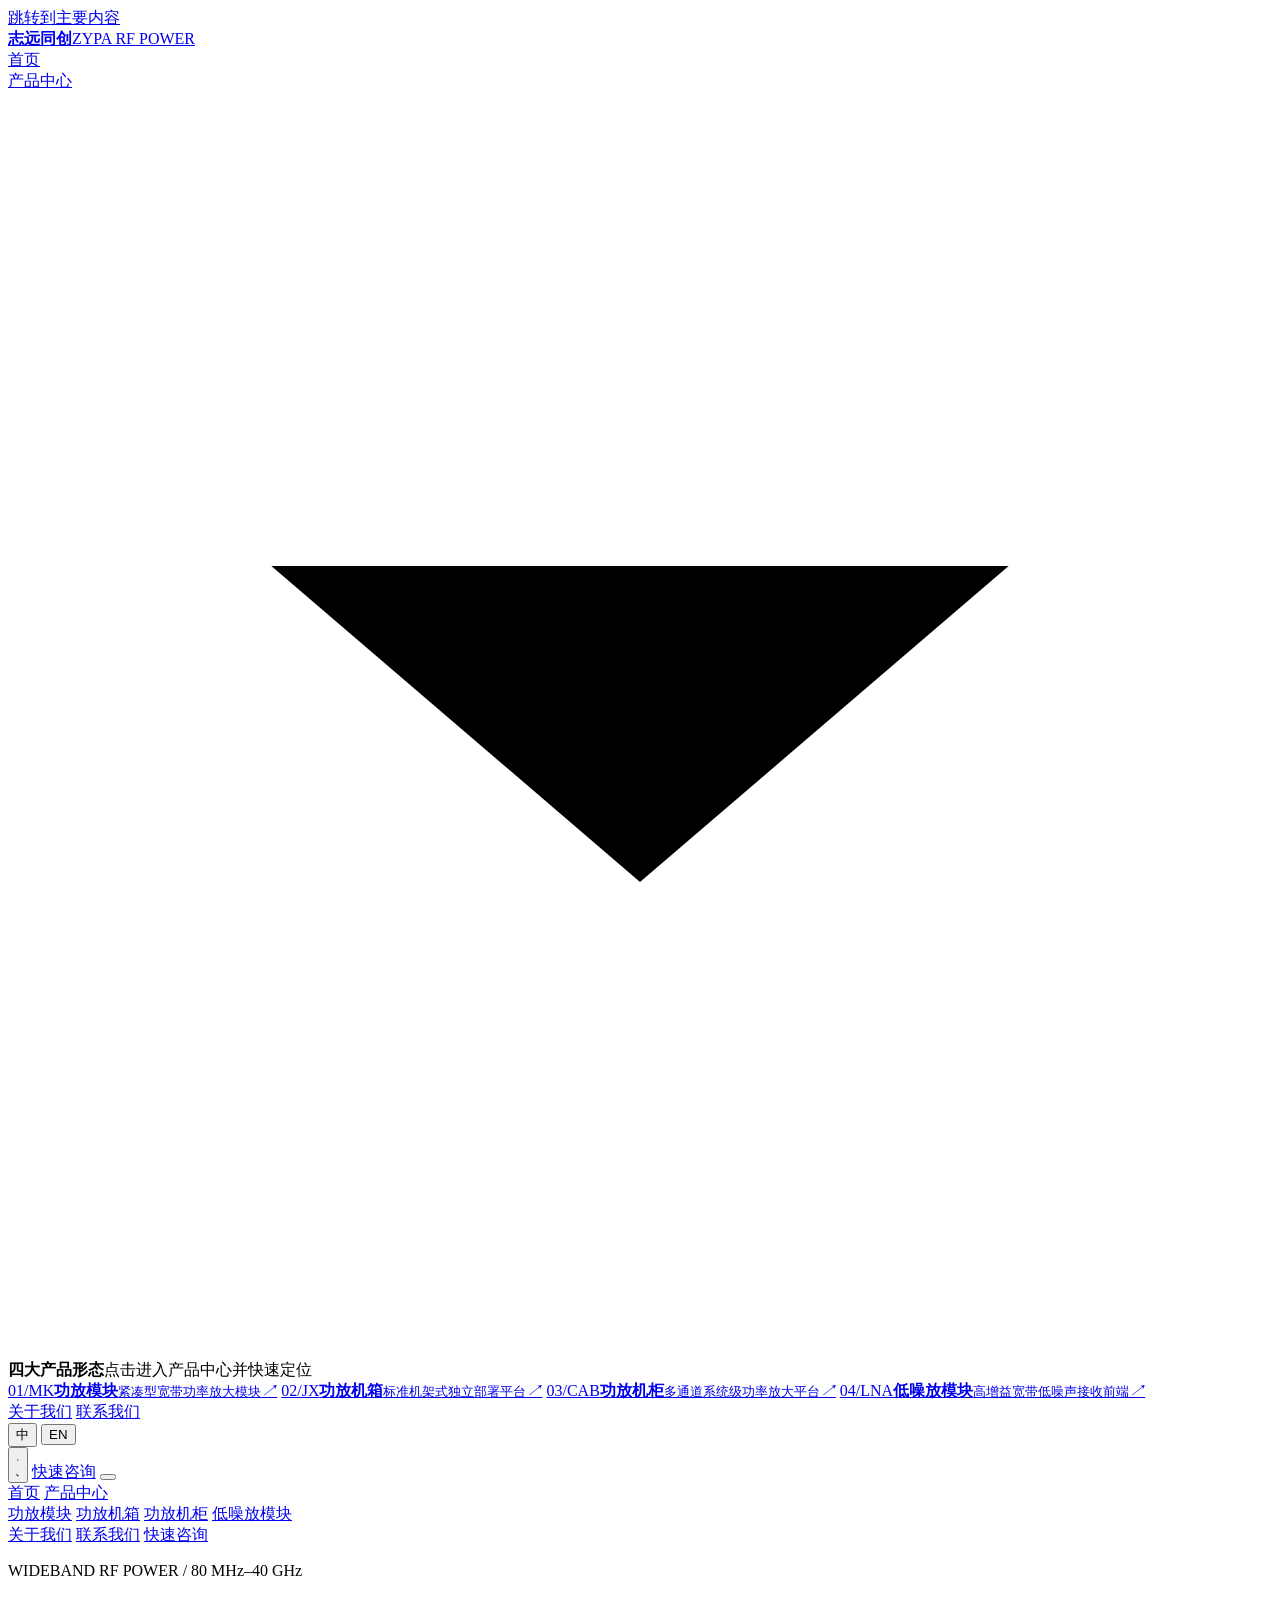
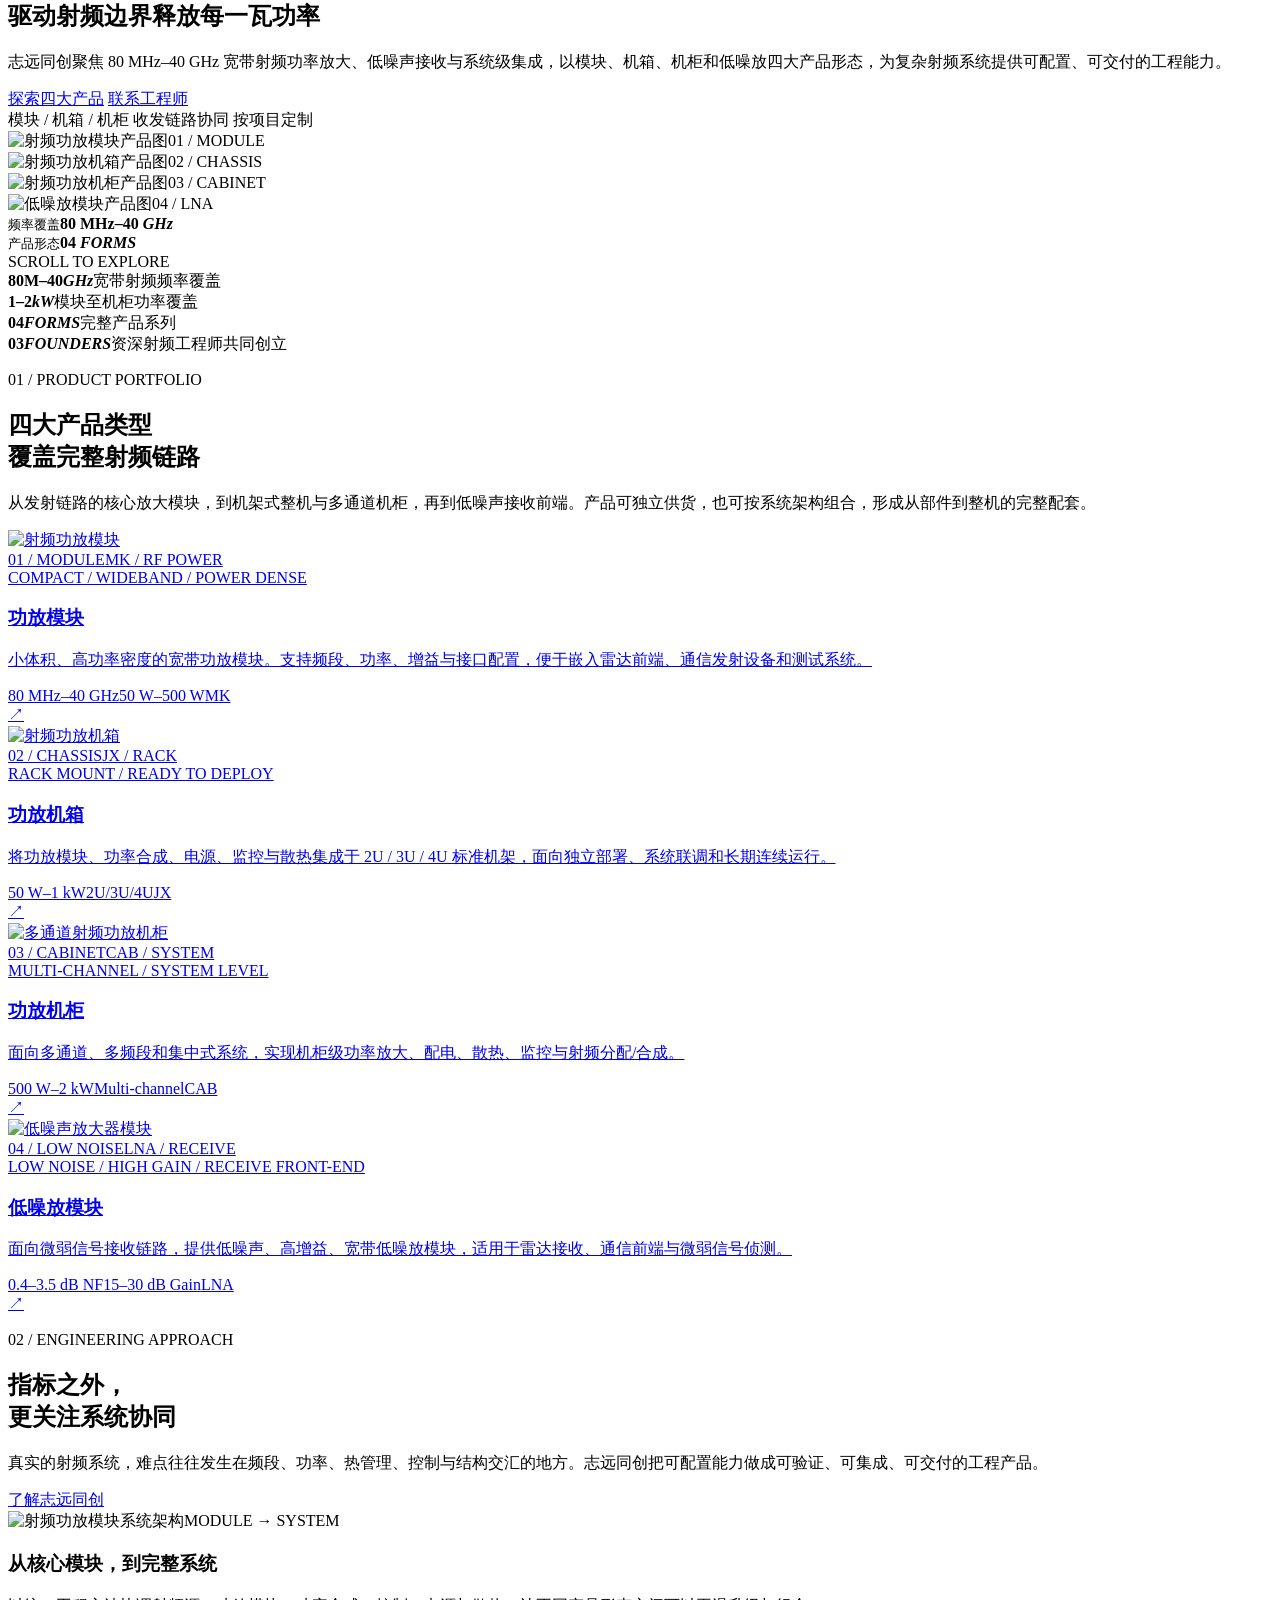
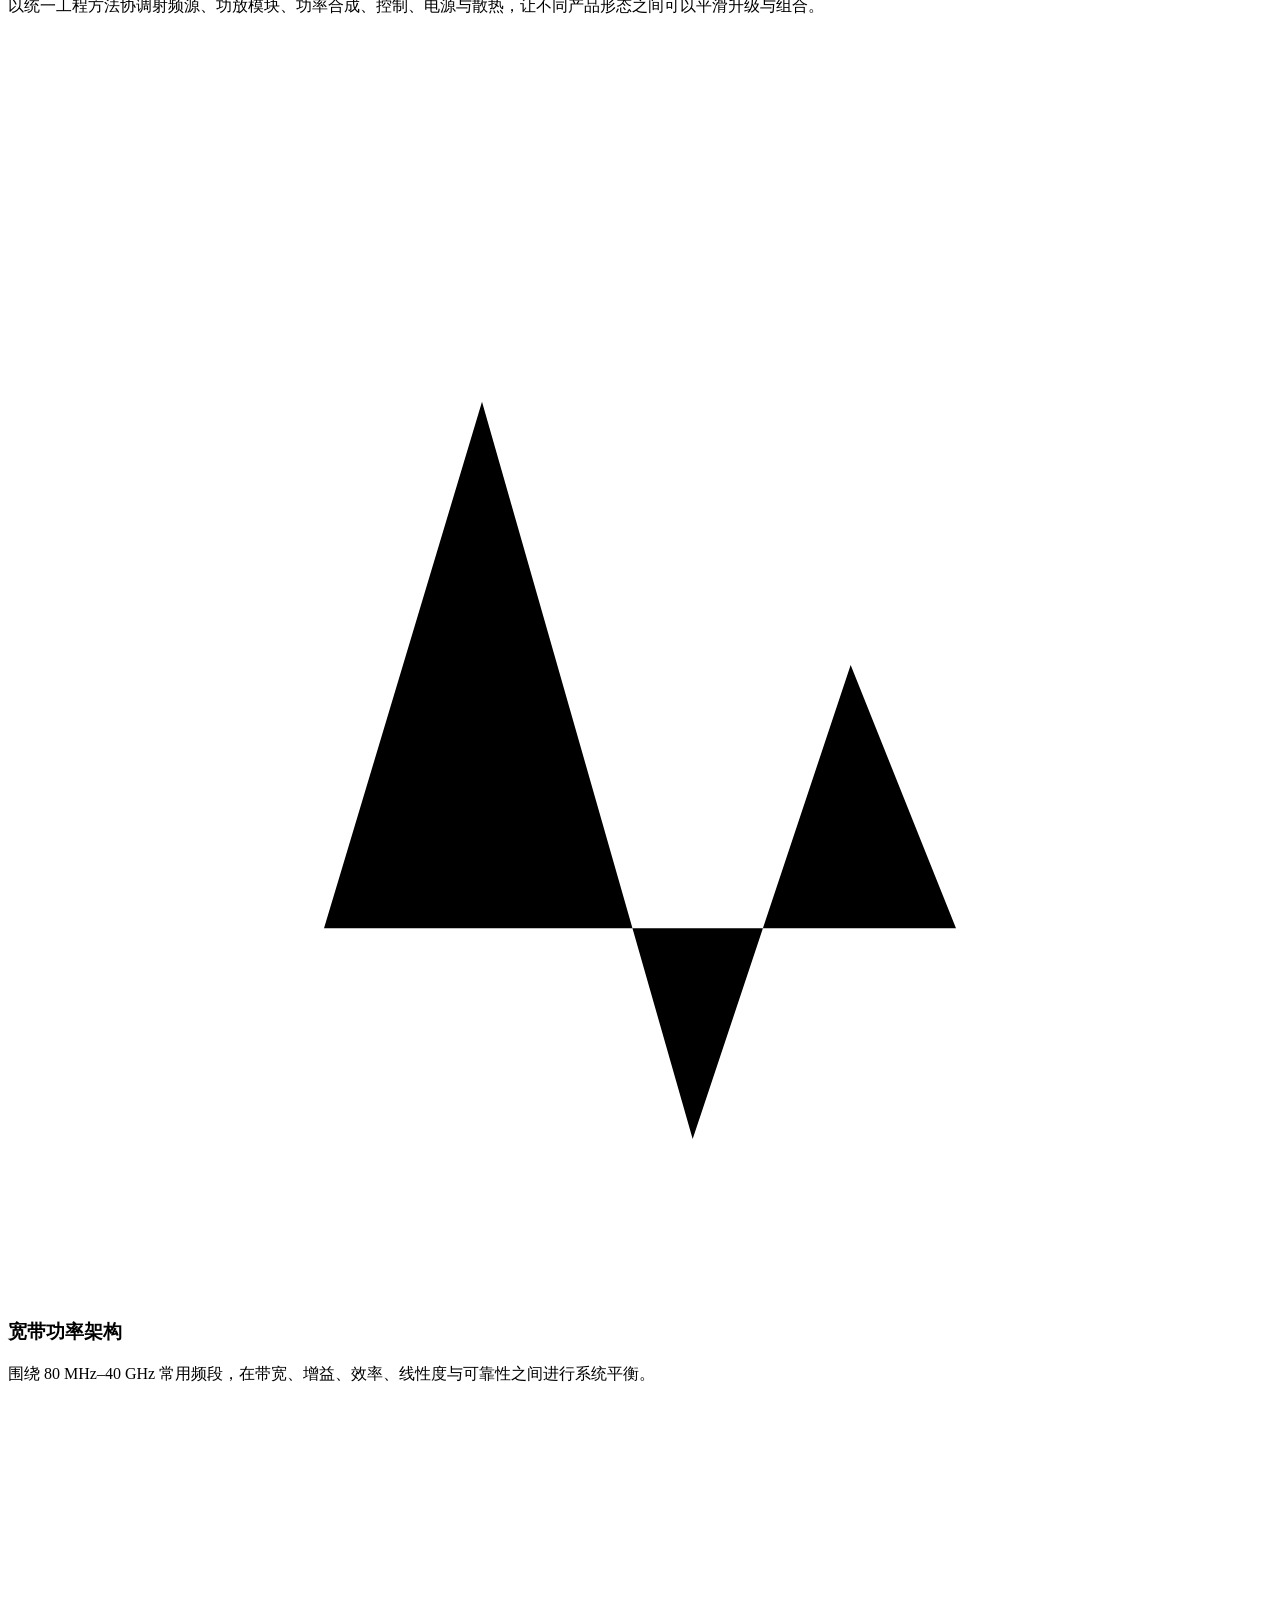
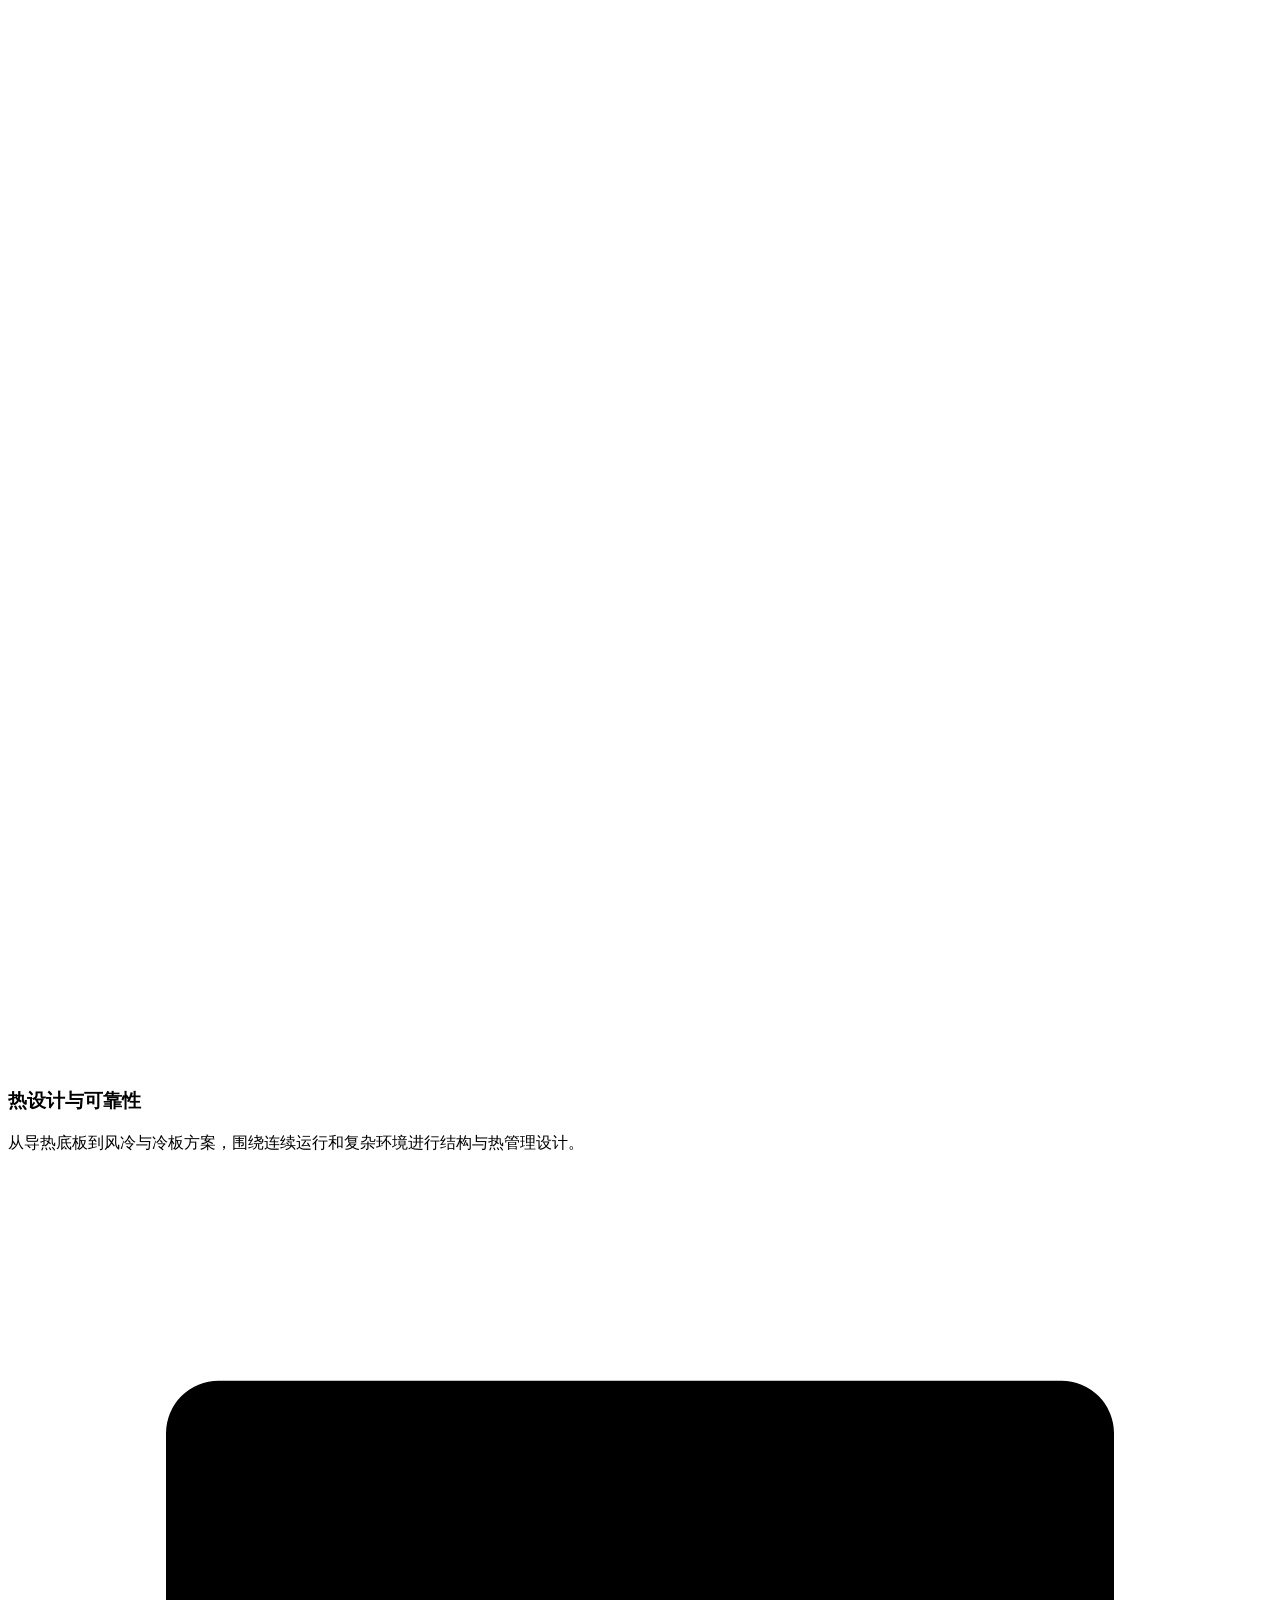
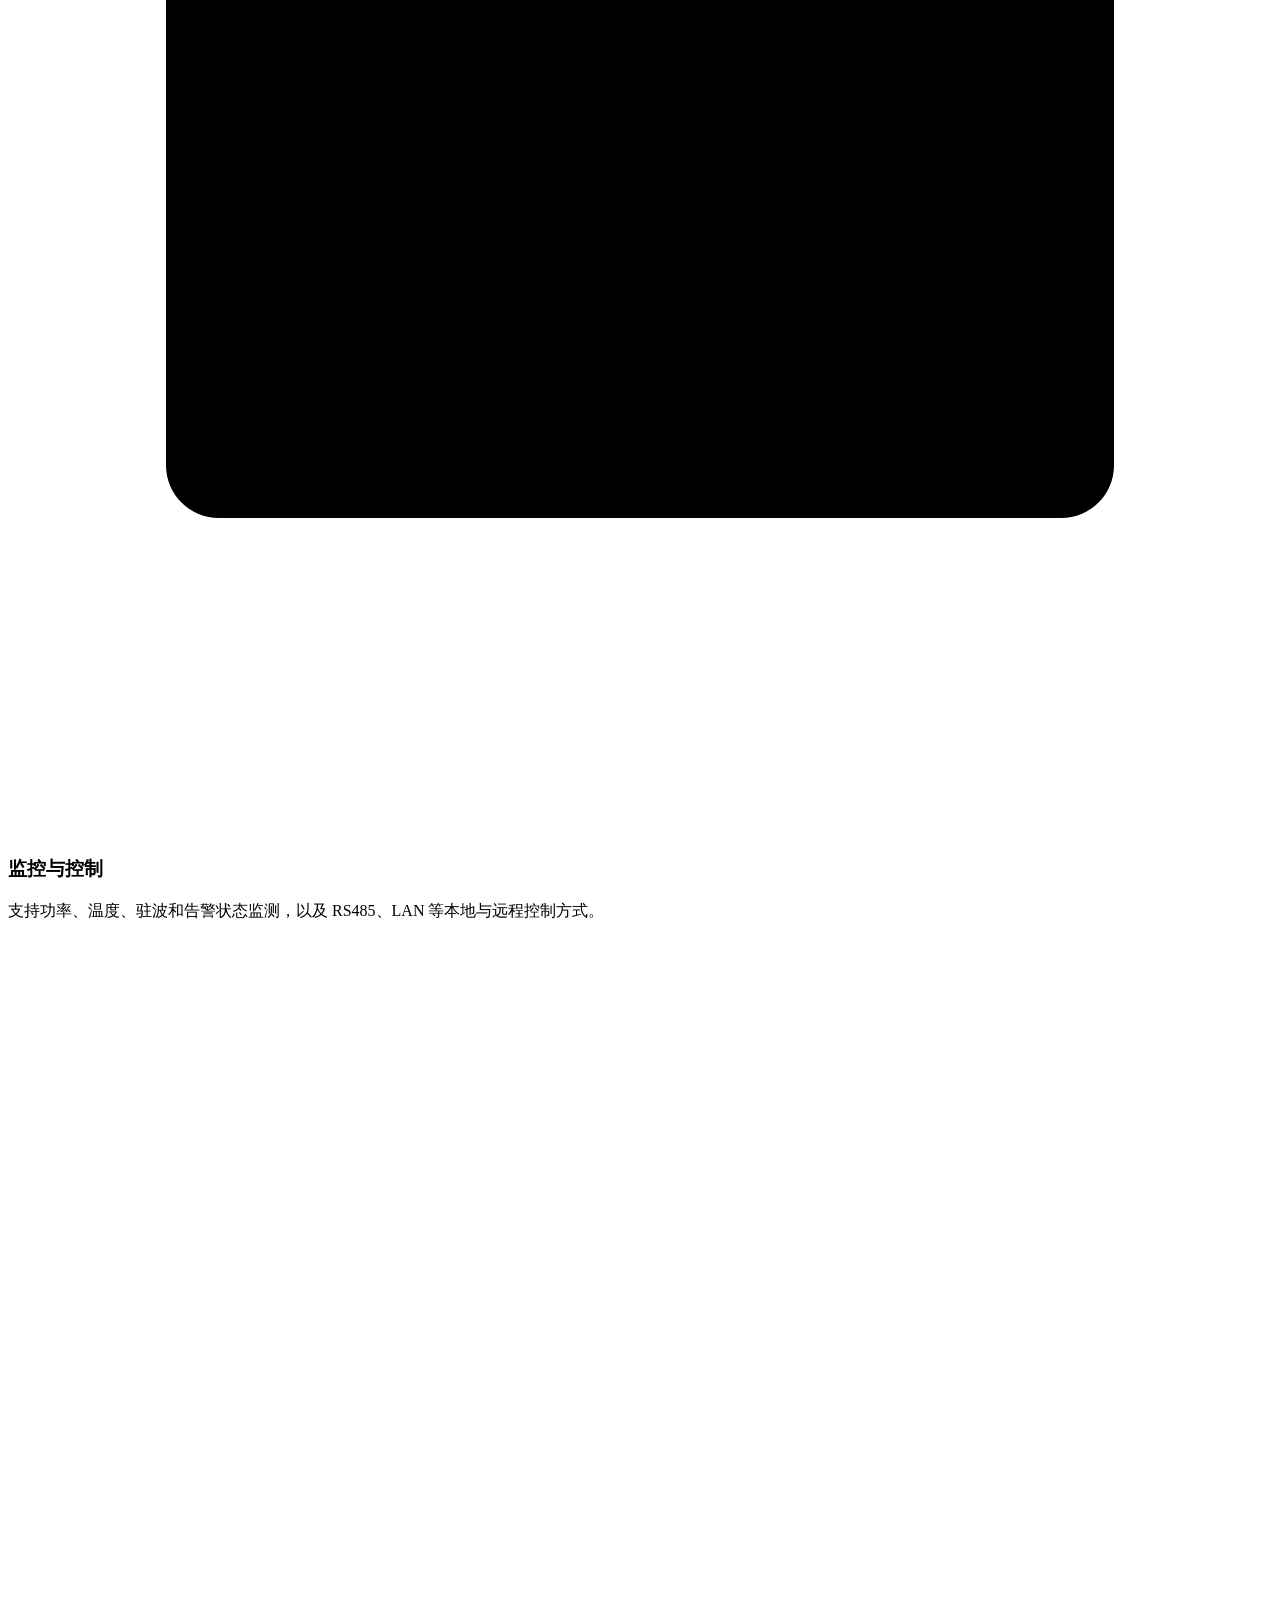
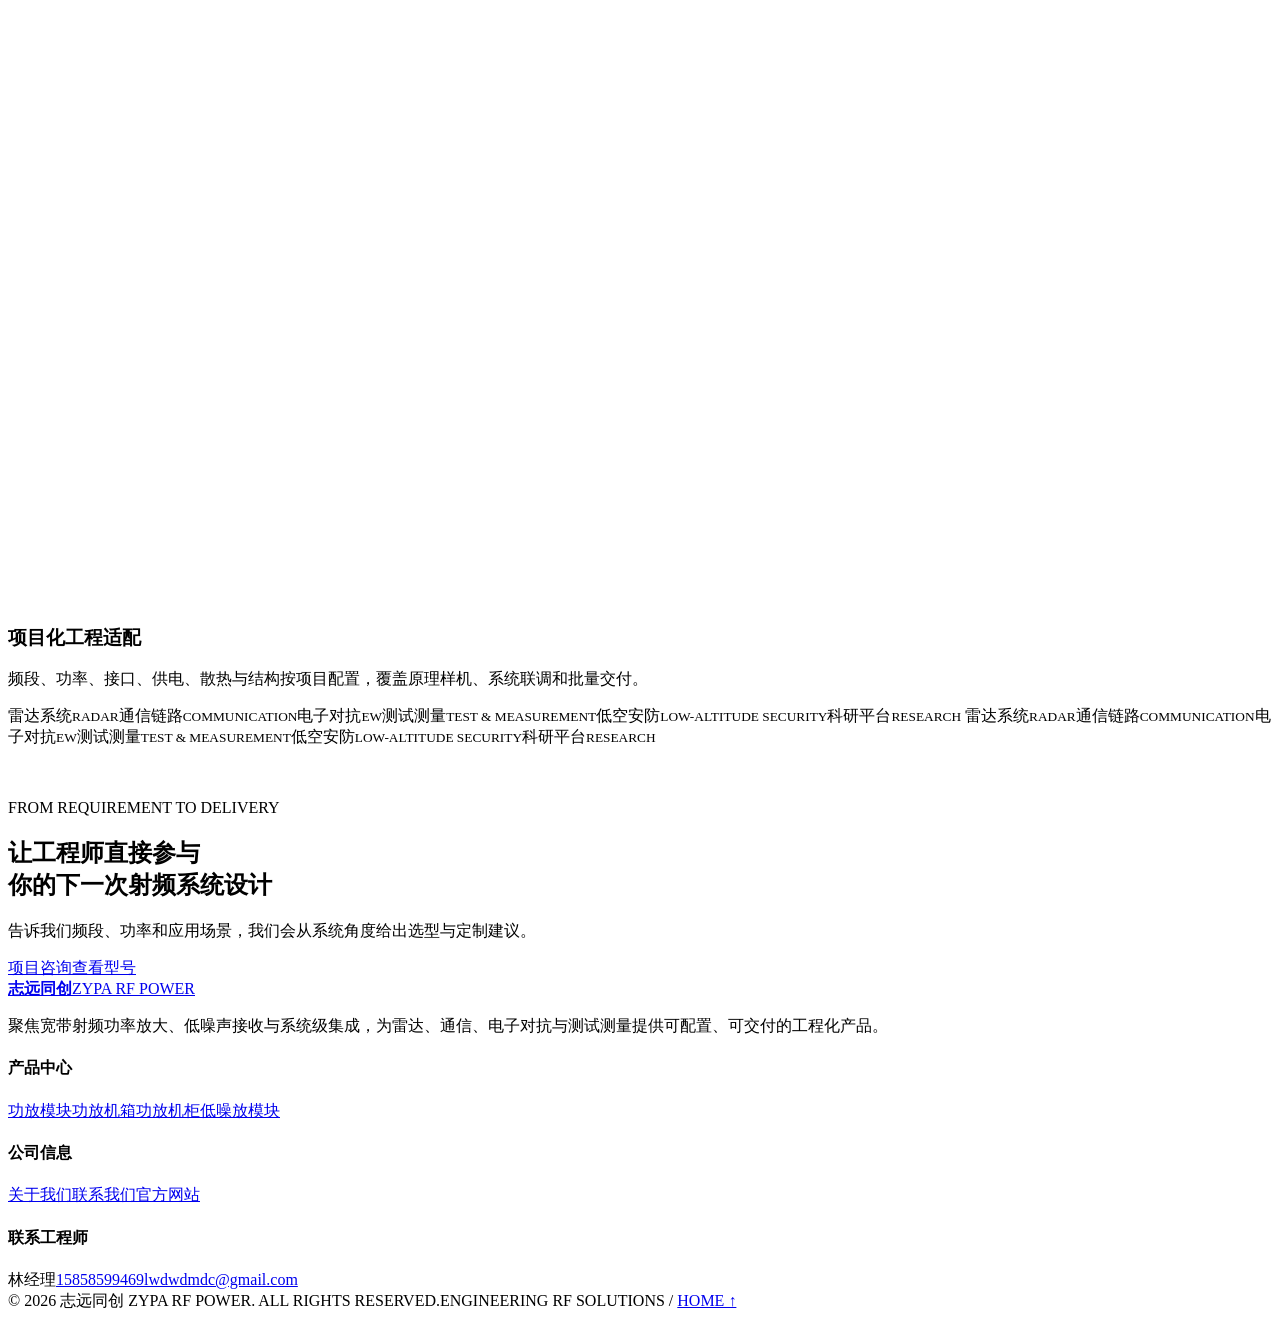
==== commit 9f137ca2: "Add files via upload" ====
--- a/index.html
+++ b/index.html
@@ -1,1797 +1,190 @@
-<!DOCTYPE html>
-<html lang="zh-CN">
-<head>
-    <meta charset="UTF-8">
-    <meta name="viewport" content="width=device-width, initial-scale=1.0">
-    <meta name="description" content="信科电子官网：信号源、功率计、频谱仪、功率放大器等射频测试测量产品与工程解决方案。">
-    <title>信科电子官网 - 射频测试测量解决方案</title>
-    <meta property="og:title" content="信科电子官网 - 射频测试测量解决方案">
-    <meta property="og:description" content="信号源、功率计、频谱仪、功率放大器等射频测试测量产品与工程解决方案。">
-    <meta property="og:type" content="website">
-    <meta name="twitter:card" content="summary_large_image">
-
-    <!-- JSON-LD：给搜索引擎理解站点信息 -->
-    <script type="application/ld+json">
-    {
-      "@context": "https://schema.org",
-      "@type": "Organization",
-      "name": "信科电子官网",
-      "url": ""
-    }
-    </script>
-    <link href="https://cdn.jsdelivr.net/npm/bootstrap@5.3.0/dist/css/bootstrap.min.css" rel="stylesheet">
-    <link rel="stylesheet" href="https://cdn.jsdelivr.net/npm/bootstrap-icons@1.10.5/font/bootstrap-icons.css">
-    <style>
-        body {
-            font-family: 'Segoe UI', Tahoma, Geneva, Verdana, sans-serif;
-            color: #333;
-        }
-        .navbar {
-            background-color: #0056b3;
-        }
-        .navbar-brand, .nav-link {
-            color: white !important;
-        }
-        .hero {
-            background: linear-gradient(135deg, #0056b3 0%, #007bff 100%);
-            color: white;
-            padding: 100px 0;
-            text-align: center;
-        }
-        .hero h1 {
-            font-size: 3.5rem;
-            font-weight: 700;
-            margin-bottom: 20px;
-        }
-        .hero p {
-            font-size: 1.25rem;
-            margin-bottom: 30px;
-        }
-        .section {
-            padding: 80px 0;
-        }
-        .section-title {
-            text-align: center;
-            margin-bottom: 50px;
-            font-size: 2.5rem;
-            font-weight: 700;
-            color: #0056b3;
-        }
-        .about-us {
-            background-color: #f8f9fa;
-        }
-        .product-card {
-            border: none;
-            box-shadow: 0 4px 15px rgba(0,0,0,0.1);
-            transition: all 0.3s ease;
-            border-radius: 10px;
-            overflow: hidden;
-        }
-        .product-card:hover {
-            transform: translateY(-10px);
-            box-shadow: 0 8px 25px rgba(0,0,0,0.15);
-        }
-        .product-card img {
-            height: 200px;
-            object-fit: cover;
-        }
-        .product-card .card-body {
-            padding: 25px;
-        }
-        .product-card h5 {
-            color: #0056b3;
-            font-weight: 600;
-            margin-bottom: 15px;
-        }
-        .contact {
-            background-color: #f8f9fa;
-        }
-        .footer {
-            background-color: #0056b3;
-            color: white;
-            padding: 40px 0 20px;
-        }
-        .footer a {
-            color: white;
-            text-decoration: none;
-        }
-        .footer a:hover {
-            text-decoration: underline;
-        }
-        /* ===== 新官网样式（由AI重写添加）===== */
-        :root{
-            --bg0:#070A12;
-            --bg1:#0B1324;
-            --card:#0E1830;
-            --card2:#0C1428;
-            --text:#E9F1FF;
-            --muted:rgba(233,241,255,.72);
-            --line:rgba(255,255,255,.10);
-            --primary:#2B6CFF;
-            --primary2:#22D3EE;
-            --ok:#22C55E;
-            --shadow2: 0 10px 30px rgba(0,0,0,.25);
-            --radius:18px;
-        }
-
-        /* 隐藏旧页面（保留原DOM但不显示） */
-        #home, #about, #products, #contact, .navbar, .footer{
-            display:none !important;
-        }
-
-        html { scroll-behavior: smooth; }
-
-        body{
-            font-family: "Segoe UI", Tahoma, Geneva, Verdana, sans-serif;
-            color: var(--text);
-            background:
-                radial-gradient(900px 600px at 15% 5%, rgba(43,108,255,.30), transparent 55%),
-                radial-gradient(700px 500px at 85% 10%, rgba(34,211,238,.22), transparent 55%),
-                linear-gradient(180deg, var(--bg0), var(--bg1));
-            overflow-x:hidden;
-        }
-
-        .theme-light{
-            --bg0:#F6F8FF;
-            --bg1:#EEF3FF;
-            --card:#FFFFFF;
-            --card2:#F7F9FF;
-            --text:#0B1220;
-            --muted:rgba(11,18,32,.65);
-            --line:rgba(11,18,32,.10);
-            background:
-                radial-gradient(900px 600px at 15% 5%, rgba(43,108,255,.16), transparent 55%),
-                radial-gradient(700px 500px at 85% 10%, rgba(34,211,238,.14), transparent 55%),
-                linear-gradient(180deg, var(--bg0), var(--bg1));
-        }
-
-        .topbar{
-            background: rgba(255,255,255,.04);
-            border-bottom: 1px solid var(--line);
-            backdrop-filter: blur(10px);
-        }
-        .topbar .pill{
-            border: 1px solid var(--line);
-            background: rgba(255,255,255,.03);
-            border-radius:999px;
-            padding:.45rem .75rem;
-            color: var(--muted);
-            font-size:.9rem;
-            white-space:nowrap;
-        }
-
-        .site-navbar{
-            position: sticky;
-            top: 0;
-            z-index: 1030;
-            background: rgba(10,15,30,.65);
-            border-bottom: 1px solid var(--line);
-            backdrop-filter: blur(10px);
-        }
-        .theme-light .site-navbar{
-            background: rgba(246,248,255,.78);
-        }
-
-        .brand-mark{
-            width:32px;
-            height:32px;
-            border-radius:10px;
-            background: linear-gradient(135deg, rgba(43,108,255,1), rgba(34,211,238,1));
-            box-shadow: 0 10px 30px rgba(43,108,255,.35);
-            display:grid;
-            place-items:center;
-            color:#001021;
-            font-weight:900;
-        }
-
-        .site-brand{
-            font-weight:900;
-            letter-spacing:.2px;
-            color: var(--text) !important;
-            display:flex;
-            align-items:center;
-            gap:.65rem;
-            text-decoration:none;
-        }
-
-        .site-navlink{
-            color: var(--muted);
-            font-weight:800;
-            padding: .55rem .9rem;
-            border-radius: 12px;
-            transition: all .18s ease;
-            text-decoration:none;
-        }
-        .site-navlink:hover, .site-navlink.active{
-            background: rgba(43,108,255,.12);
-            color: var(--text);
-        }
-
-        .btn-brand{
-            background: linear-gradient(135deg, var(--primary), var(--primary2));
-            border: none;
-            color: #001021;
-            font-weight:950;
-            padding: .78rem 1.15rem;
-            border-radius: 14px;
-            box-shadow: 0 16px 40px rgba(43,108,255,.25);
-        }
-        .btn-brand:hover{
-            filter: brightness(1.05);
-            transform: translateY(-1px);
-        }
-
-        .btn-ghost{
-            border: 1px solid var(--line);
-            color: var(--text);
-            padding: .78rem 1.15rem;
-            border-radius: 14px;
-            font-weight:950;
-            background: rgba(255,255,255,.03);
-        }
-        .btn-ghost:hover{
-            background: rgba(43,108,255,.10);
-            border-color: rgba(43,108,255,.35);
-        }
-
-        .section{
-            padding: 90px 0;
-        }
-
-        .section-title{
-            font-weight: 950;
-            letter-spacing: .2px;
-            font-size: clamp(1.6rem, 1.2rem + 1.1vw, 2.35rem);
-            margin-bottom: .9rem;
-        }
-        .section-subtitle{
-            color: var(--muted);
-            font-size: 1.05rem;
-            max-width: 820px;
-            margin: 0 auto 46px;
-            line-height: 1.65;
-            font-weight:700;
-        }
-
-        .hero{
-            padding: 96px 0 72px;
-        }
-        .headline{
-            font-weight: 990;
-            font-size: clamp(2.1rem, 1.2rem + 2.2vw, 3.6rem);
-            line-height: 1.08;
-            margin-bottom: 18px;
-        }
-        .gradient-text{
-            background: linear-gradient(135deg, var(--primary) 0%, var(--primary2) 100%);
-            -webkit-background-clip: text;
-            background-clip: text;
-            color: transparent;
-        }
-        .lead{
-            color: var(--muted);
-            font-size: 1.14rem;
-            line-height: 1.75;
-            max-width: 720px;
-            margin-bottom: 26px;
-            font-weight:700;
-        }
-
-        .chip{
-            display:inline-flex;
-            align-items:center;
-            gap:.45rem;
-            padding:.45rem .75rem;
-            border-radius: 999px;
-            border: 1px solid var(--line);
-            background: rgba(255,255,255,.03);
-            color: var(--muted);
-            font-weight:900;
-            font-size:.95rem;
-            margin-right:.5rem;
-            margin-bottom:.5rem;
-            user-select:none;
-        }
-
-        .site-card{
-            border: 1px solid var(--line);
-            background: linear-gradient(180deg, rgba(255,255,255,.05), rgba(255,255,255,.02));
-            border-radius: var(--radius);
-            box-shadow: var(--shadow2);
-            overflow:hidden;
-        }
-
-        .site-slab{
-            border: 1px solid var(--line);
-            background: rgba(255,255,255,.03);
-            border-radius: var(--radius);
-            padding: 22px;
-            box-shadow: var(--shadow2);
-        }
-
-        .feature-card{
-            border: 1px solid var(--line);
-            background: linear-gradient(180deg, rgba(255,255,255,.05), rgba(255,255,255,.02));
-            border-radius: var(--radius);
-            padding: 18px;
-            min-height: 148px;
-            transition: transform .18s ease, border-color .18s ease;
-        }
-        .feature-card:hover{
-            transform: translateY(-3px);
-            border-color: rgba(43,108,255,.35);
-        }
-
-        .feature-icon{
-            width: 42px;
-            height: 42px;
-            border-radius: 14px;
-            display:grid;
-            place-items:center;
-            background: rgba(43,108,255,.14);
-            border: 1px solid rgba(43,108,255,.22);
-            color: #B8D2FF;
-            flex: 0 0 auto;
-        }
-        .theme-light .feature-icon{
-            color: #0B3AAE;
-            background: rgba(43,108,255,.10);
-        }
-
-        .form-control, .form-select{
-            background: rgba(255,255,255,.03) !important;
-            border: 1px solid var(--line) !important;
-            color: var(--text) !important;
-            border-radius: 14px !important;
-        }
-        .form-control::placeholder{ color: rgba(233,241,255,.45); }
-        .theme-light .form-control::placeholder{ color: rgba(11,18,32,.45); }
-
-        .product-toolbar{
-            border: 1px solid var(--line);
-            background: rgba(255,255,255,.03);
-            border-radius: var(--radius);
-            padding: 14px;
-            display:flex;
-            gap: 12px;
-            align-items:center;
-            justify-content: space-between;
-            flex-wrap: wrap;
-        }
-
-        .filter-tabs .btn{
-            border: 1px solid var(--line);
-            background: rgba(255,255,255,.03);
-            color: var(--muted);
-            font-weight: 950;
-            border-radius: 999px;
-            padding: .55rem 1rem;
-            transition: all .18s ease;
-        }
-        .filter-tabs .btn:hover{
-            border-color: rgba(43,108,255,.35);
-            color: var(--text);
-        }
-        .filter-tabs .btn.active{
-            background: rgba(43,108,255,.16);
-            border-color: rgba(43,108,255,.50);
-            color: var(--text);
-        }
-
-        .product-card{
-            border: 1px solid var(--line);
-            background: linear-gradient(180deg, rgba(255,255,255,.05), rgba(255,255,255,.02));
-            border-radius: var(--radius);
-            overflow: hidden;
-            min-height: 330px;
-            display:flex;
-            flex-direction: column;
-            transition: transform .18s ease, border-color .18s ease;
-        }
-        .product-card:hover{
-            transform: translateY(-4px);
-            border-color: rgba(43,108,255,.45);
-        }
-
-        .product-visual{
-            height: 120px;
-            position: relative;
-            overflow:hidden;
-            background:
-                radial-gradient(500px 120px at 0% 0%, rgba(43,108,255,.40), transparent 55%),
-                radial-gradient(420px 130px at 100% 20%, rgba(34,211,238,.30), transparent 45%),
-                linear-gradient(135deg, rgba(255,255,255,.05), rgba(255,255,255,.01));
-            border-bottom: 1px solid var(--line);
-        }
-        .product-visual .grid{
-            position:absolute;
-            inset:0;
-            background-image:
-                linear-gradient(to right, rgba(255,255,255,.07) 1px, transparent 1px),
-                linear-gradient(to bottom, rgba(255,255,255,.07) 1px, transparent 1px);
-            background-size: 32px 32px;
-            opacity:.18;
-        }
-        .product-visual .glyph{
-            position:absolute;
-            right: 18px;
-            top: 18px;
-            width: 54px;
-            height: 54px;
-            border-radius: 18px;
-            border: 1px solid rgba(255,255,255,.14);
-            background: rgba(255,255,255,.04);
-            display:grid;
-            place-items:center;
-            color: #B8D2FF;
-        }
-
-        .product-body{
-            padding: 18px;
-            display:flex;
-            flex-direction: column;
-            gap: 10px;
-            flex: 1 1 auto;
-        }
-        .product-title{
-            font-weight: 990;
-            letter-spacing: .2px;
-            margin:0;
-            font-size: 1.2rem;
-        }
-        .product-desc{
-            color: var(--muted);
-            line-height: 1.65;
-            margin:0;
-            flex: 1 1 auto;
-            font-weight:700;
-        }
-        .badge-soft{
-            border: 1px solid var(--line);
-            background: rgba(255,255,255,.03);
-            color: var(--muted);
-            border-radius: 999px;
-            padding: .35rem .6rem;
-            font-weight:900;
-            font-size: .92rem;
-        }
-        .product-actions{
-            display:flex;
-            gap: 10px;
-            margin-top: 6px;
-            flex-wrap: wrap;
-        }
-        .product-actions .btn{
-            border-radius: 14px;
-            font-weight: 950;
-            padding: .65rem .95rem;
-        }
-
-        .contact-panel{
-            border: 1px solid var(--line);
-            background: rgba(255,255,255,.03);
-            border-radius: var(--radius);
-            padding: 22px;
-            box-shadow: var(--shadow2);
-        }
-
-        .contact-list li{
-            display:flex;
-            gap: .85rem;
-            align-items:flex-start;
-            color: var(--muted);
-            margin-bottom: 14px;
-            font-weight:700;
-        }
-        .contact-list i{
-            color: #B8D2FF;
-            margin-top: 3px;
-            flex: 0 0 auto;
-        }
-
-        .site-footer{
-            padding: 44px 0 26px;
-            border-top: 1px solid var(--line);
-            background: rgba(0,0,0,.18);
-        }
-        .theme-light .site-footer{
-            background: rgba(255,255,255,.55);
-        }
-        .site-footer a{
-            color: var(--muted);
-            text-decoration:none;
-            font-weight:900;
-        }
-        .site-footer a:hover{ color: var(--text); }
-        .site-footer .muted{ color: var(--muted); }
-
-        @media (max-width: 575px){
-            .section{ padding: 70px 0; }
-        }
-
-    </style>
-</head>
-<body>
-    <!-- ====== 新官网（由AI重写插入）====== -->
-    <div class="topbar py-2">
-        <div class="container d-flex align-items-center justify-content-between gap-2 flex-wrap">
-            <div class="d-flex align-items-center gap-2 flex-wrap">
-                <span class="pill"><i class="bi bi-shield-check me-1"></i> 质量体系与可追溯校准</span>
-                <span class="pill"><i class="bi bi-people me-1"></i> 48小时响应工程需求</span>
-            </div>
-            <div class="d-flex align-items-center gap-2 flex-wrap">
-                <span class="pill"><i class="bi bi-lightning-charge me-1"></i> 支持定制与联调</span>
-            </div>
-        </div>
-    </div>
-
-    <header class="site-navbar">
-        <div class="container py-3 d-flex align-items-center justify-content-between gap-3 flex-wrap">
-            <a class="site-brand" href="#home2" aria-label="返回首页">
-                <span class="brand-mark">S</span>
-                <span>信科电子</span>
-            </a>
-
-            <nav class="d-flex align-items-center gap-1 flex-wrap" aria-label="主导航">
-                <a class="site-navlink active" href="#home2">首页</a>
-                <a class="site-navlink" href="#about2">关于我们</a>
-                <a class="site-navlink" href="#products2">产品中心</a>
-                <a class="site-navlink" href="#solutions2">方案与应用</a>
-                <a class="site-navlink" href="#faq2">FAQ</a>
-                <a class="site-navlink" href="#contact2">联系我们</a>
-            </nav>
-
-            <div class="d-flex align-items-center gap-2">
-                <button id="themeToggle2" class="btn btn-ghost" type="button" aria-label="切换主题">
-                    <i class="bi bi-moon-stars-fill me-2" aria-hidden="true"></i>主题
-                </button>
-                <a class="btn btn-brand" href="#contact2" style="white-space:nowrap">
-                    <i class="bi bi-chat-left-dots me-2"></i>立即咨询
-                </a>
-            </div>
-        </div>
-    </header>
-
-    <!-- 首页横幅 -->
-    <section id="home2" class="hero">
-        <div class="container">
-            <div class="row align-items-center g-4">
-                <div class="col-lg-6">
-                    <h1 class="headline">
-                        让射频测试更快、更准、更稳定
-                        <br>
-                        <span class="gradient-text">大厂级产品与工程交付</span>
-                    </h1>
-                    <p class="lead">
-                        我们聚焦信号源、功率计、频谱仪、功率放大器等核心链路，提供从研发验证到产线测试的整套解决方案，
-                        支持定制接口、联调脚本与校准体系，让您的测试流程可落地、可追踪、可规模化。
-                    </p>
-
-                    <div class="d-flex gap-3 flex-wrap">
-                        <a class="btn btn-brand" href="#products2">
-                            <i class="bi bi-grid-3x3-gap me-2"></i>查看产品矩阵
-                        </a>
-                        <a class="btn btn-ghost" href="#contact2">
-                            <i class="bi bi-file-earmark-text me-2"></i>索取选型资料
-                        </a>
-                    </div>
-
-                    <div class="mt-4">
-                        <span class="chip"><i class="bi bi-signal me-1"></i>信号源</span>
-                        <span class="chip"><i class="bi bi-speedometer2 me-1"></i>功率计</span>
-                        <span class="chip"><i class="bi bi-bar-chart-line-fill me-1"></i>频谱仪</span>
-                        <span class="chip"><i class="bi bi-diagram-3-fill me-1"></i>功率放大器</span>
-                    </div>
-                </div>
-
-                <div class="col-lg-6">
-                    <div class="site-card" style="min-height: 430px; position:relative">
-                        <div style="padding:20px 20px 0">
-                            <div class="text-uppercase" style="letter-spacing:.18em; color: var(--muted); font-weight: 900; font-size:.85rem">
-                                工程级能力
-                            </div>
-                            <div style="font-weight:990; font-size:1.3rem; margin-top:6px">
-                                从指标定义到上线交付
-                            </div>
-                        </div>
-
-                        <div class="p-3" style="display:grid; grid-template-columns: repeat(2, minmax(0, 1fr)); gap: 12px;">
-                            <div style="border:1px solid var(--line); background: rgba(255,255,255,.03); border-radius:16px; padding:14px 14px 12px; min-height:86px">
-                                <div style="font-weight:990; font-size:1.35rem; margin-bottom:6px; letter-spacing:.2px">4</div>
-                                <div style="color:var(--muted); font-weight:900; line-height:1.3; font-size:.98rem">主产品线覆盖射频关键环节</div>
-                            </div>
-                            <div style="border:1px solid var(--line); background: rgba(255,255,255,.03); border-radius:16px; padding:14px 14px 12px; min-height:86px">
-                                <div style="font-weight:990; font-size:1.35rem; margin-bottom:6px; letter-spacing:.2px">&lt;48h</div>
-                                <div style="color:var(--muted); font-weight:900; line-height:1.3; font-size:.98rem">提交需求后快速给出选型建议</div>
-                            </div>
-                            <div style="border:1px solid var(--line); background: rgba(255,255,255,.03); border-radius:16px; padding:14px 14px 12px; min-height:86px">
-                                <div style="font-weight:990; font-size:1.35rem; margin-bottom:6px; letter-spacing:.2px">多接口</div>
-                                <div style="color:var(--muted); font-weight:900; line-height:1.3; font-size:.98rem">SCPI/远程控制/产线集成友好</div>
-                            </div>
-                            <div style="border:1px solid var(--line); background: rgba(255,255,255,.03); border-radius:16px; padding:14px 14px 12px; min-height:86px">
-                                <div style="font-weight:990; font-size:1.35rem; margin-bottom:6px; letter-spacing:.2px">校准体系</div>
-                                <div style="color:var(--muted); font-weight:900; line-height:1.3; font-size:.98rem">支持报告导出与溯源管理</div>
-                            </div>
-                        </div>
-
-                        <div style="padding: 0 22px 22px; margin-top: 4px;">
-                            <div class="site-slab" style="background: rgba(255,255,255,.02); margin-top: 10px;">
-                                <div class="d-flex gap-3 align-items-start">
-                                    <div class="feature-icon"><i class="bi bi-award-fill"></i></div>
-                                    <div>
-                                        <div style="font-weight:990; font-size:1.05rem">面向“研发 + 产线”的一致体验</div>
-                                        <div style="color:var(--muted); line-height:1.7; font-weight:800; margin-top:6px">
-                                            统一的交互逻辑、可复制的测试流程、可导出的数据格式，让您的团队更快推进验证，
-                                            更稳定地实现规模化测试。
-                                        </div>
-                                        <div class="mt-3 d-flex gap-2 flex-wrap">
-                                            <span class="badge-soft"><i class="bi bi-command me-1" style="color: var(--primary)"></i>脚本/联调</span>
-                                            <span class="badge-soft"><i class="bi bi-cpu me-1" style="color: var(--primary2)"></i>自动化友好</span>
-                                            <span class="badge-soft"><i class="bi bi-clipboard-check me-1" style="color: var(--ok)"></i>流程可追踪</span>
-                                        </div>
-                                    </div>
-                                </div>
-                            </div>
-                        </div>
-
-                    </div>
-                </div>
-            </div>
-        </div>
-    </section>
-
-    <!-- 关于我们 -->
-    <section id="about2" class="section">
-        <div class="container">
-            <div class="text-center">
-                <div class="section-title">关于我们</div>
-                <div class="section-subtitle">
-                    我们把“可验证、可交付、可维护”当作产品设计的第一原则。不止是硬件性能，更包含工程接口、校准流程，
-                    以及产线测试可落地的整套能力。
-                </div>
-            </div>
-
-            <div class="row g-4">
-                <div class="col-lg-7">
-                    <div class="site-slab h-100">
-                        <div class="d-flex align-items-center gap-3 mb-3">
-                            <div class="feature-icon"><i class="bi bi-lightbulb-fill"></i></div>
-                            <div>
-                                <div style="font-weight:990; font-size:1.2rem">技术驱动，工程交付</div>
-                                <div style="color:var(--muted); line-height:1.7; margin-top:4px; font-weight:800">
-                                    从射频链路的稳定性设计，到测试数据与控制指令的一致性，我们用工程化思维把复杂度降下来。
-                                    让每一次验证、每一次上线都可复现。
-                                </div>
-                            </div>
-                        </div>
-
-                        <div class="row g-3">
-                            <div class="col-md-6">
-                                <div class="feature-card">
-                                    <div class="d-flex gap-3">
-                                        <div class="feature-icon"><i class="bi bi-bullseye"></i></div>
-                                        <div>
-                                            <div style="font-weight:990; margin-bottom:6px">测量更准</div>
-                                            <div style="color:var(--muted); line-height:1.7; font-weight:800">
-                                                高稳定度与一致性，提升测试重复性与对比能力。
-                                            </div>
-                                        </div>
-                                    </div>
-                                </div>
-                            </div>
-                            <div class="col-md-6">
-                                <div class="feature-card">
-                                    <div class="d-flex gap-3">
-                                        <div class="feature-icon"><i class="bi bi-graph-up-arrow"></i></div>
-                                        <div>
-                                            <div style="font-weight:990; margin-bottom:6px">分析更快</div>
-                                            <div style="color:var(--muted); line-height:1.7; font-weight:800">
-                                                重点参数可视化，快速定位问题与异常区间。
-                                            </div>
-                                        </div>
-                                    </div>
-                                </div>
-                            </div>
-                            <div class="col-md-6">
-                                <div class="feature-card">
-                                    <div class="d-flex gap-3">
-                                        <div class="feature-icon"><i class="bi bi-link-45deg"></i></div>
-                                        <div>
-                                            <div style="font-weight:990; margin-bottom:6px">集成更顺</div>
-                                            <div style="color:var(--muted); line-height:1.7; font-weight:800">
-                                                支持常见接口与自动化联调，产线更容易上线。
-                                            </div>
-                                        </div>
-                                    </div>
-                                </div>
-                            </div>
-                            <div class="col-md-6">
-                                <div class="feature-card">
-                                    <div class="d-flex gap-3">
-                                        <div class="feature-icon"><i class="bi bi-shield-lock-fill"></i></div>
-                                        <div>
-                                            <div style="font-weight:990; margin-bottom:6px">管理更稳</div>
-                                            <div style="color:var(--muted); line-height:1.7; font-weight:800">
-                                                校准报告可导出，可追溯维护，便于合规与审计。
-                                            </div>
-                                        </div>
-                                    </div>
-                                </div>
-                            </div>
-                        </div>
-                    </div>
-                </div>
-
-                <div class="col-lg-5">
-                    <div class="site-slab h-100">
-                        <div class="d-flex align-items-center gap-3 mb-3">
-                            <div class="feature-icon"><i class="bi bi-check2-square"></i></div>
-                            <div style="font-weight:990; font-size:1.12rem">企业价值主张</div>
-                        </div>
-
-                        <ul class="list-unstyled" style="margin:0; padding:0">
-                            <li class="mb-3" style="display:flex; gap:.85rem; align-items:flex-start;">
-                                <i class="bi bi-1-circle" style="color: var(--primary2); font-weight:900"></i>
-                                <div>
-                                    <div style="font-weight:990">品质第一</div>
-                                    <div style="color:var(--muted); line-height:1.7; font-weight:800">严格的质量控制体系，确保性能稳定与一致性。</div>
-                                </div>
-                            </li>
-                            <li class="mb-3" style="display:flex; gap:.85rem; align-items:flex-start;">
-                                <i class="bi bi-2-circle" style="color: var(--primary); font-weight:900"></i>
-                                <div>
-                                    <div style="font-weight:990">技术创新</div>
-                                    <div style="color:var(--muted); line-height:1.7; font-weight:800">持续投入研发，把先进能力工程化落地。</div>
-                                </div>
-                            </li>
-                            <li class="mb-3" style="display:flex; gap:.85rem; align-items:flex-start;">
-                                <i class="bi bi-3-circle" style="color: #4ADE80; font-weight:900"></i>
-                                <div>
-                                    <div style="font-weight:990">客户至上</div>
-                                    <div style="color:var(--muted); line-height:1.7; font-weight:800">售前选型、售后维护与联调支持全流程覆盖。</div>
-                                </div>
-                            </li>
-                            <li style="display:flex; gap:.85rem; align-items:flex-start;">
-                                <i class="bi bi-4-circle" style="color: #FBBF24; font-weight:900"></i>
-                                <div>
-                                    <div style="font-weight:990">交付可靠</div>
-                                    <div style="color:var(--muted); line-height:1.7; font-weight:800">计划管理与版本迭代策略，让交付更可控。</div>
-                                </div>
-                            </li>
-                        </ul>
-
-                        <div class="mt-4 d-grid gap-2">
-                            <a class="btn btn-brand" href="#contact2">
-                                <i class="bi bi-telephone-forward-fill me-2"></i>获取解决方案
-                            </a>
-                            <a class="btn btn-ghost" href="#faq2">
-                                <i class="bi bi-question-circle me-2"></i>查看常见问题
-                            </a>
-                        </div>
-                    </div>
-                </div>
-            </div>
-        </div>
-    </section>
-
-    <!-- 产品中心 -->
-    <section id="products2" class="section">
-        <div class="container">
-            <div class="text-center">
-                <div class="section-title">产品中心</div>
-                <div class="section-subtitle">
-                    以“射频测试链路”为中心构建产品组合：信号源提供稳定激励，功率计与频谱仪完成高精度测量，
-                    功率放大器用于放大与验证。点击卡片查看规格与典型应用。
-                </div>
-            </div>
-
-            <div class="product-toolbar">
-                <div class="filter-tabs d-flex align-items-center gap-2 flex-wrap" role="tablist" aria-label="产品筛选">
-                    <button class="btn active" type="button" data-filter="all" aria-pressed="true">全部</button>
-                    <button class="btn" type="button" data-filter="signal">信号源</button>
-                    <button class="btn" type="button" data-filter="power">功率测量</button>
-                    <button class="btn" type="button" data-filter="spectrum">频谱分析</button>
-                    <button class="btn" type="button" data-filter="amp">功放放大</button>
-                </div>
-
-                <div class="d-flex align-items-center gap-2 flex-wrap">
-                    <label class="visually-hidden" for="productSearch2">搜索产品</label>
-                    <div class="input-group" style="min-width: 260px;">
-                        <span class="input-group-text" style="background:transparent; border:1px solid var(--line); color: var(--muted)">
-                            <i class="bi bi-search"></i>
-                        </span>
-                        <input id="productSearch2" class="form-control" type="search" placeholder="搜索：频率、功率、动态范围、联调..." />
-                    </div>
-                    <button class="btn btn-ghost" type="button" id="clearSearch2">清空</button>
-                </div>
-            </div>
-
-            <div class="product-grid row g-4" id="productGrid2">
-                <div class="col-md-6 col-lg-3 product-item" data-category="signal" data-title="信号源">
-                    <div class="product-card h-100">
-                        <div class="product-visual">
-                            <div class="grid"></div>
-                            <div class="glyph"><i class="bi bi-signal"></i></div>
-                        </div>
-                        <div class="product-body">
-                            <h3 class="product-title">信号源</h3>
-                            <p class="product-desc">稳定输出与多模式调制，适配研发验证与产线测试链路。</p>
-                            <div class="meta-row" style="display:flex; flex-wrap:wrap; gap:8px;">
-                                <span class="badge-soft"><i class="bi bi-sliders2 me-1" style="color: var(--primary)"></i>多调制</span>
-                                <span class="badge-soft"><i class="bi bi-alarm me-1" style="color: var(--primary2)"></i>高稳定</span>
-                            </div>
-                            <div class="product-actions">
-                                <button class="btn btn-brand" type="button" data-action="openModal2" data-product="signalSource">规格</button>
-                                <button class="btn btn-ghost" type="button" data-action="prefillContact2" data-product="信号源">询价</button>
-                            </div>
-                        </div>
-                    </div>
-                </div>
-
-                <div class="col-md-6 col-lg-3 product-item" data-category="power" data-title="功率计">
-                    <div class="product-card h-100">
-                        <div class="product-visual">
-                            <div class="grid"></div>
-                            <div class="glyph"><i class="bi bi-speedometer2"></i></div>
-                        </div>
-                        <div class="product-body">
-                            <h3 class="product-title">功率计</h3>
-                            <p class="product-desc">面向射频功率测量的高精度与快响应，提升重复性与吞吐效率。</p>
-                            <div class="meta-row" style="display:flex; flex-wrap:wrap; gap:8px;">
-                                <span class="badge-soft"><i class="bi bi-clipboard-check me-1" style="color: var(--ok)"></i>线性度</span>
-                                <span class="badge-soft"><i class="bi bi-activity me-1" style="color: var(--primary2)"></i>快速响应</span>
-                            </div>
-                            <div class="product-actions">
-                                <button class="btn btn-brand" type="button" data-action="openModal2" data-product="powerMeter">规格</button>
-                                <button class="btn btn-ghost" type="button" data-action="prefillContact2" data-product="功率计">询价</button>
-                            </div>
-                        </div>
-                    </div>
-                </div>
-
-                <div class="col-md-6 col-lg-3 product-item" data-category="spectrum" data-title="频谱仪">
-                    <div class="product-card h-100">
-                        <div class="product-visual">
-                            <div class="grid"></div>
-                            <div class="glyph"><i class="bi bi-bar-chart-line-fill"></i></div>
-                        </div>
-                        <div class="product-body">
-                            <h3 class="product-title">频谱仪</h3>
-                            <p class="product-desc">高分辨率与大动态范围，支持分析、监测与排障验证。</p>
-                            <div class="meta-row" style="display:flex; flex-wrap:wrap; gap:8px;">
-                                <span class="badge-soft"><i class="bi bi-slash-circle me-1" style="color: var(--primary)"></i>动态范围</span>
-                                <span class="badge-soft"><i class="bi bi-window-stack me-1" style="color: var(--primary2)"></i>多测量</span>
-                            </div>
-                            <div class="product-actions">
-                                <button class="btn btn-brand" type="button" data-action="openModal2" data-product="spectrumAnalyzer">规格</button>
-                                <button class="btn btn-ghost" type="button" data-action="prefillContact2" data-product="频谱仪">询价</button>
-                            </div>
-                        </div>
-                    </div>
-                </div>
-
-                <div class="col-md-6 col-lg-3 product-item" data-category="amp" data-title="功率放大器">
-                    <div class="product-card h-100">
-                        <div class="product-visual">
-                            <div class="grid"></div>
-                            <div class="glyph"><i class="bi bi-diagram-3-fill"></i></div>
-                        </div>
-                        <div class="product-body">
-                            <h3 class="product-title">功率放大器</h3>
-                            <p class="product-desc">高效率与低失真，配套完善保护与联调接口，适用于放大验证。</p>
-                            <div class="meta-row" style="display:flex; flex-wrap:wrap; gap:8px;">
-                                <span class="badge-soft"><i class="bi bi-wrench-adjustable me-1" style="color: var(--primary2)"></i>低失真</span>
-                                <span class="badge-soft"><i class="bi bi-shield-check me-1" style="color: var(--ok)"></i>保护完善</span>
-                            </div>
-                            <div class="product-actions">
-                                <button class="btn btn-brand" type="button" data-action="openModal2" data-product="powerAmplifier">规格</button>
-                                <button class="btn btn-ghost" type="button" data-action="prefillContact2" data-product="功率放大器">询价</button>
-                            </div>
-                        </div>
-                    </div>
-                </div>
-            </div>
-
-            <div class="mt-5 text-center">
-                <div class="site-slab" style="max-width: 920px; width: 100%">
-                    <div class="d-flex align-items-start justify-content-between gap-4 flex-wrap">
-                        <div style="min-width: 260px">
-                            <div style="font-weight:990; font-size:1.15rem; margin-bottom:6px">需要“整链路选型”而不是单机？</div>
-                            <div style="color: var(--muted); line-height:1.8; font-weight:800">
-                                告诉我们频率范围、功率目标、测量指标与产线节拍，我们将给出建议组合与联调方案（含控制与数据导出）。
-                            </div>
-                        </div>
-                        <div class="d-flex gap-2 flex-wrap">
-                            <a class="btn btn-brand" href="#contact2"><i class="bi bi-send-check me-2"></i>提交选型需求</a>
-                            <a class="btn btn-ghost" href="#solutions2"><i class="bi bi-diagram-2 me-2"></i>查看应用方案</a>
-                        </div>
-                    </div>
-                </div>
-            </div>
-        </div>
-    </section>
-
-    <!-- 方案与应用 -->
-    <section id="solutions2" class="section">
-        <div class="container">
-            <div class="text-center">
-                <div class="section-title">方案与应用</div>
-                <div class="section-subtitle">
-                    把产品组合成可上线的工程方案。无论是研发验证还是产线测试，我们都提供可追溯的数据输出与联调路径。
-                </div>
-            </div>
-
-            <div class="row g-4">
-                <div class="col-lg-8">
-                    <div class="site-slab h-100">
-                        <div class="d-flex align-items-center gap-3 mb-3">
-                            <div class="feature-icon"><i class="bi bi-diagram-3"></i></div>
-                            <div>
-                                <div style="font-weight:990; font-size:1.18rem">测试链路搭建流程</div>
-                                <div style="color:var(--muted); line-height:1.7; margin-top:4px; font-weight:800">
-                                    3步走，从指标定义到联调上线，让团队快速进入验证节奏。
-                                </div>
-                            </div>
-                        </div>
-
-                        <div class="row g-3">
-                            <div class="col-md-4">
-                                <div class="feature-card h-100">
-                                    <div style="display:flex; gap:12px; align-items:flex-start">
-                                        <div class="feature-icon"><i class="bi bi-1-circle"></i></div>
-                                        <div>
-                                            <div style="font-weight:990; margin-bottom:6px">1. 定义指标</div>
-                                            <div style="color:var(--muted); line-height:1.7; font-weight:800">
-                                                明确频率/功率/精度/稳定度/测试节拍，形成可执行需求单。
-                                            </div>
-                                        </div>
-                                    </div>
-                                </div>
-                            </div>
-                            <div class="col-md-4">
-                                <div class="feature-card h-100">
-                                    <div style="display:flex; gap:12px; align-items:flex-start">
-                                        <div class="feature-icon"><i class="bi bi-2-circle"></i></div>
-                                        <div>
-                                            <div style="font-weight:990; margin-bottom:6px">2. 搭建链路</div>
-                                            <div style="color:var(--muted); line-height:1.7; font-weight:800">
-                                                组合信号源、测量仪器与功放，提供接口/脚本与数据格式方案。
-                                            </div>
-                                        </div>
-                                    </div>
-                                </div>
-                            </div>
-                            <div class="col-md-4">
-                                <div class="feature-card h-100">
-                                    <div style="display:flex; gap:12px; align-items:flex-start">
-                                        <div class="feature-icon"><i class="bi bi-3-circle"></i></div>
-                                        <div>
-                                            <div style="font-weight:990; margin-bottom:6px">3. 验证交付</div>
-                                            <div style="color:var(--muted); line-height:1.7; font-weight:800">
-                                                联调验证、产线预演、校准报告导出与维护方案输出。
-                                            </div>
-                                        </div>
-                                    </div>
-                                </div>
-                            </div>
-                        </div>
-
-                        <div class="mt-4 d-flex gap-3 flex-wrap">
-                            <span class="badge-soft"><i class="bi bi-file-earmark-spreadsheet me-1" style="color: var(--primary)"></i>数据可导出</span>
-                            <span class="badge-soft"><i class="bi bi-cpu me-1" style="color: var(--primary2)"></i>联调可复现</span>
-                            <span class="badge-soft"><i class="bi bi-shield-check me-1" style="color: var(--ok)"></i>校准可追溯</span>
-                        </div>
-                    </div>
-                </div>
-
-                <div class="col-lg-4">
-                    <div class="site-slab h-100">
-                        <div class="d-flex align-items-center gap-3 mb-3">
-                            <div class="feature-icon"><i class="bi bi-rocket-takeoff-fill"></i></div>
-                            <div style="font-weight:990; font-size:1.12rem">常见应用</div>
-                        </div>
-
-                        <div class="row g-3">
-                            <div class="col-12">
-                                <div class="feature-card">
-                                    <div class="d-flex gap-3">
-                                        <div class="feature-icon"><i class="bi bi-cpu"></i></div>
-                                        <div>
-                                            <div style="font-weight:990; margin-bottom:5px">通信信号研发验证</div>
-                                            <div style="color:var(--muted); line-height:1.7; font-weight:800">稳定激励与分析定位，缩短迭代周期。</div>
-                                        </div>
-                                    </div>
-                                </div>
-                            </div>
-                            <div class="col-12">
-                                <div class="feature-card">
-                                    <div class="d-flex gap-3">
-                                        <div class="feature-icon"><i class="bi bi-building"></i></div>
-                                        <div>
-                                            <div style="font-weight:990; margin-bottom:5px">射频产线测试</div>
-                                            <div style="color:var(--muted); line-height:1.7; font-weight:800">提升吞吐效率，保持测试一致性。</div>
-                                        </div>
-                                    </div>
-                                </div>
-                            </div>
-                            <div class="col-12">
-                                <div class="feature-card">
-                                    <div class="d-flex gap-3">
-                                        <div class="feature-icon"><i class="bi bi-lightning"></i></div>
-                                        <div>
-                                            <div style="font-weight:990; margin-bottom:5px">功放调试与验证</div>
-                                            <div style="color:var(--muted); line-height:1.7; font-weight:800">低失真放大与保护联动，更稳定的调试路径。</div>
-                                        </div>
-                                    </div>
-                                </div>
-                            </div>
-                        </div>
-
-                        <div class="mt-4">
-                            <a class="btn btn-brand w-100" href="#contact2">
-                                <i class="bi bi-arrow-right-circle me-2"></i>把指标发给我们
-                            </a>
-                        </div>
-                    </div>
-                </div>
-            </div>
-        </div>
-    </section>
-
-    <!-- FAQ -->
-    <section id="faq2" class="section">
-        <div class="container">
-            <div class="text-center">
-                <div class="section-title">常见问题（FAQ）</div>
-                <div class="section-subtitle">
-                    如果你还没有明确选型指标，也没关系。我们可以根据你的应用场景与测试目标，反向帮助你梳理需求。
-                </div>
-            </div>
-
-            <div class="row g-4 justify-content-center">
-                <div class="col-lg-9">
-                    <div class="site-slab">
-                        <div class="accordion" id="faqAccordion2">
-                            <div class="accordion-item" style="background: rgba(255,255,255,.02); border:1px solid var(--line); border-radius:14px; margin-bottom:12px;">
-                                <h2 class="accordion-header">
-                                    <button class="accordion-button" style="background: transparent; color: var(--text); font-weight:990" type="button" data-bs-toggle="collapse" data-bs-target="#faq12" aria-expanded="true" aria-controls="faq12">
-                                        能否提供整套链路的选型与联调建议？
-                                    </button>
-                                </h2>
-                                <div id="faq12" class="accordion-collapse collapse show" data-bs-parent="#faqAccordion2">
-                                    <div class="accordion-body" style="color: var(--muted); font-weight:800; line-height:1.8">
-                                        可以。我们会根据频率范围、功率目标、测量精度、测试节拍与控制方式，给出建议组合与接口/脚本/数据导出方案，并在联调阶段验证关键指标。
-                                    </div>
-                                </div>
-                            </div>
-
-                            <div class="accordion-item" style="background: rgba(255,255,255,.02); border:1px solid var(--line); border-radius:14px; margin-bottom:12px;">
-                                <h2 class="accordion-header">
-                                    <button class="accordion-button collapsed" style="background: transparent; color: var(--text); font-weight:990" type="button" data-bs-toggle="collapse" data-bs-target="#faq22" aria-expanded="false" aria-controls="faq22">
-                                        是否支持定制接口或特殊需求？
-                                    </button>
-                                </h2>
-                                <div id="faq22" class="accordion-collapse collapse" data-bs-parent="#faqAccordion2">
-                                    <div class="accordion-body" style="color: var(--muted); font-weight:800; line-height:1.8">
-                                        支持。常见包括接口适配、控制协议/指令扩展、测试流程的脚本化输出、以及特定测量项的定制呈现。我们会在沟通后给出可行性与交付路径。
-                                    </div>
-                                </div>
-                            </div>
-
-                            <div class="accordion-item" style="background: rgba(255,255,255,.02); border:1px solid var(--line); border-radius:14px; margin-bottom:12px;">
-                                <h2 class="accordion-header">
-                                    <button class="accordion-button collapsed" style="background: transparent; color: var(--text); font-weight:990" type="button" data-bs-toggle="collapse" data-bs-target="#faq32" aria-expanded="false" aria-controls="faq32">
-                                        校准报告能否导出，如何追溯？
-                                    </button>
-                                </h2>
-                                <div id="faq32" class="accordion-collapse collapse" data-bs-parent="#faqAccordion2">
-                                    <div class="accordion-body" style="color: var(--muted); font-weight:800; line-height:1.8">
-                                        可以。我们提供可导出的校准报告与溯源信息（演示页面不含真实后端），用于管理与审计。实际交付中会按你的需求形式输出。
-                                    </div>
-                                </div>
-                            </div>
-
-                            <div class="accordion-item" style="background: rgba(255,255,255,.02); border:1px solid var(--line); border-radius:14px;">
-                                <h2 class="accordion-header">
-                                    <button class="accordion-button collapsed" style="background: transparent; color: var(--text); font-weight:990" type="button" data-bs-toggle="collapse" data-bs-target="#faq42" aria-expanded="false" aria-controls="faq42">
-                                        如果我们还没确定参数，怎么开始？
-                                    </button>
-                                </h2>
-                                <div id="faq42" class="accordion-collapse collapse" data-bs-parent="#faqAccordion2">
-                                    <div class="accordion-body" style="color: var(--muted); font-weight:800; line-height:1.8">
-                                        你可以直接通过“联系我们”提交应用场景与目标（例如频率/功率大概范围、测试用途、是否产线量产）。我们会给出澄清问题清单与选型建议，帮助你快速确定参数。
-                                    </div>
-                                </div>
-                            </div>
-                        </div>
-                    </div>
-                </div>
-            </div>
-        </div>
-    </section>
-
-    <!-- 联系我们 -->
-    <section id="contact2" class="section">
-        <div class="container">
-            <div class="text-center">
-                <div class="section-title">联系我们</div>
-                <div class="section-subtitle">
-                    提交需求后，我们将安排工程团队快速跟进：给出选型建议、联调路径与交付计划（演示表单会在前端模拟提交）。
-                </div>
-            </div>
-
-            <div class="row g-4">
-                <div class="col-lg-5">
-                    <div class="contact-panel h-100">
-                        <div class="d-flex align-items-center gap-3 mb-3">
-                            <div class="feature-icon"><i class="bi bi-headset"></i></div>
-                            <div style="font-weight:990; font-size:1.12rem">联系信息</div>
-                        </div>
-
-                        <ul class="contact-list list-unstyled">
-                            <li>
-                                <i class="bi bi-geo-alt-fill"></i>
-                                <div>
-                                    <div style="color: var(--text); font-weight:990">地址</div>
-                                    <div>北京市海淀区（示例地址，可替换为真实信息）</div>
-                                </div>
-                            </li>
-                            <li>
-                                <i class="bi bi-telephone-fill"></i>
-                                <div>
-                                    <div style="color: var(--text); font-weight:990">电话</div>
-                                    <div>010-88888888（示例）</div>
-                                </div>
-                            </li>
-                            <li>
-                                <i class="bi bi-envelope-fill"></i>
-                                <div>
-                                    <div style="color: var(--text); font-weight:990">邮箱</div>
-                                    <div>info@xinkedianzi.com（示例）</div>
-                                </div>
-                            </li>
-                            <li>
-                                <i class="bi bi-clock-fill"></i>
-                                <div>
-                                    <div style="color: var(--text); font-weight:990">工作时间</div>
-                                    <div>周一至周五 9:00-18:00</div>
-                                </div>
-                            </li>
-                        </ul>
-
-                        <div class="mt-4 site-slab">
-                            <div class="d-flex gap-3 align-items-start">
-                                <div class="feature-icon"><i class="bi bi-file-earmark-lock"></i></div>
-                                <div>
-                                    <div style="font-weight:990">快速交付承诺</div>
-                                    <div style="color:var(--muted); line-height:1.7; font-weight:800; margin-top:6px">
-                                        你提供应用目标，我们提供选型建议与联调路径。对产线项目，我们会给出上线节拍与数据格式建议。
-                                    </div>
-                                </div>
-                            </div>
-                        </div>
-
-                    </div>
-                </div>
-
-                <div class="col-lg-7">
-                    <div class="contact-panel">
-                        <form id="contactForm2" novalidate>
-                            <div class="row g-3">
-                                <div class="col-md-6">
-                                    <label for="cName2" class="form-label" style="font-weight:990">姓名</label>
-                                    <input id="cName2" class="form-control" type="text" placeholder="请输入您的姓名" required>
-                                </div>
-                                <div class="col-md-6">
-                                    <label for="cEmail2" class="form-label" style="font-weight:990">邮箱</label>
-                                    <input id="cEmail2" class="form-control" type="email" placeholder="请输入您的邮箱" required>
-                                </div>
-
-                                <div class="col-md-6">
-                                    <label for="cCompany2" class="form-label" style="font-weight:990">公司/单位</label>
-                                    <input id="cCompany2" class="form-control" type="text" placeholder="请输入公司名称（选填也可以）">
-                                </div>
-                                <div class="col-md-6">
-                                    <label for="cProduct2" class="form-label" style="font-weight:990">需求产品</label>
-                                    <select id="cProduct2" class="form-select">
-                                        <option value="未选择">未选择（建议我们帮你选型）</option>
-                                        <option value="信号源">信号源</option>
-                                        <option value="功率计">功率计</option>
-                                        <option value="频谱仪">频谱仪</option>
-                                        <option value="功率放大器">功率放大器</option>
-                                        <option value="整链路组合">整链路组合（信号源+测量+功放）</option>
-                                    </select>
-                                </div>
-
-                                <div class="col-12">
-                                    <label class="form-label" style="font-weight:990">需求类型</label>
-                                    <div class="d-flex gap-2 flex-wrap">
-                                        <div class="form-check">
-                                            <input class="form-check-input" type="checkbox" value="报价" id="tQuote2">
-                                            <label class="form-check-label" for="tQuote2">报价</label>
-                                        </div>
-                                        <div class="form-check">
-                                            <input class="form-check-input" type="checkbox" value="样机评估" id="tEval2">
-                                            <label class="form-check-label" for="tEval2">样机评估</label>
-                                        </div>
-                                        <div class="form-check">
-                                            <input class="form-check-input" type="checkbox" value="资料下载" id="tDocs2">
-                                            <label class="form-check-label" for="tDocs2">资料下载</label>
-                                        </div>
-                                        <div class="form-check">
-                                            <input class="form-check-input" type="checkbox" value="联调与集成" id="tIntegrate2">
-                                            <label class="form-check-label" for="tIntegrate2">联调与集成</label>
-                                        </div>
-                                    </div>
-                                </div>
-
-                                <div class="col-12">
-                                    <label for="cMessage2" class="form-label" style="font-weight:990">应用描述 / 指标需求</label>
-                                    <textarea id="cMessage2" class="form-control" rows="5" placeholder="例如：频率范围、功率目标、测量精度、测试用途（研发/产线）、计划上线时间等" required></textarea>
-                                </div>
-
-                                <div class="col-12 d-flex gap-2 flex-wrap align-items-center justify-content-between">
-                                    <div style="color: var(--muted); font-weight:800">提交后我们会在演示页面用 Toast 提示（无需后端）。</div>
-                                    <button type="submit" class="btn btn-brand">
-                                        <i class="bi bi-send-fill me-2"></i>提交需求
-                                    </button>
-                                </div>
-                            </div>
-                        </form>
-
-                        <div class="mt-4 site-slab">
-                            <div class="d-flex gap-3 align-items-start">
-                                <div class="feature-icon"><i class="bi bi-lightning-charge-fill"></i></div>
-                                <div>
-                                    <div style="font-weight:990; margin-bottom:6px">为了更快给出选型建议</div>
-                                    <div style="color: var(--muted); line-height:1.8; font-weight:800">
-                                        请尽量提供：频率范围、输出/测量功率、目标误差或分辨率、是否需要远程控制与数据导出、产线节拍要求。
-                                    </div>
-                                </div>
-                            </div>
-                        </div>
-
-                    </div>
-                </div>
-            </div>
-        </div>
-    </section>
-
-    <!-- 产品规格弹窗（新） -->
-    <div class="modal fade" id="productModal2" tabindex="-1" aria-labelledby="productModalLabel2" aria-hidden="true">
-        <div class="modal-dialog modal-lg modal-dialog-scrollable">
-            <div class="modal-content" style="background: var(--card); color: var(--text); border:1px solid var(--line)">
-                <div class="modal-header" style="border-bottom:1px solid var(--line)">
-                    <div class="d-flex align-items-center gap-3">
-                        <div class="feature-icon"><i class="bi bi-diagram-3"></i></div>
-                        <div>
-                            <h5 class="modal-title mb-0" id="productModalLabel2">产品规格</h5>
-                            <div class="text-muted" id="productModalTag2" style="color: var(--muted); font-weight:900; margin-top:4px">—</div>
-                        </div>
-                    </div>
-                    <button type="button" class="btn-close btn-close-white" data-bs-dismiss="modal" aria-label="关闭" style="filter:none;"></button>
-                </div>
-                <div class="modal-body">
-                    <div class="mb-3" id="productModalDesc2" style="color: var(--muted); line-height:1.8; font-weight:800"></div>
-
-                    <div class="row g-3">
-                        <div class="col-lg-6">
-                            <div class="site-slab">
-                                <div style="font-weight:990; margin-bottom:10px">关键规格（示例）</div>
-                                <ul class="list-unstyled mb-0" id="productModalSpecList2"></ul>
-                            </div>
-                        </div>
-                        <div class="col-lg-6">
-                            <div class="site-slab">
-                                <div style="font-weight:990; margin-bottom:10px">核心能力</div>
-                                <ul class="list-unstyled mb-0" id="productModalFeatureList2"></ul>
-                            </div>
-                        </div>
-                    </div>
-
-                    <div class="site-slab mt-3">
-                        <div style="font-weight:990; margin-bottom:10px">典型应用场景</div>
-                        <div class="d-flex flex-wrap gap-2" id="productModalUseCases2"></div>
-                    </div>
-                </div>
-                <div class="modal-footer" style="border-top:1px solid var(--line)">
-                    <button type="button" class="btn btn-ghost" data-bs-dismiss="modal">关闭</button>
-                    <button type="button" class="btn btn-brand" id="productModalAsk2">
-                        <i class="bi bi-briefcase-fill me-2"></i>询价该产品
-                    </button>
-                </div>
-            </div>
-        </div>
-    </div>
-
-    <!-- Toast（新） -->
-    <div class="toast-container position-fixed bottom-0 end-0 p-3">
-        <div id="liveToast2" class="toast text-bg-dark border-0" role="alert" aria-live="assertive" aria-atomic="true">
-            <div class="toast-header" style="background: rgba(0,0,0,.25)">
-                <strong class="me-auto">信科电子</strong>
-                <button type="button" class="btn-close btn-close-white ms-2 mb-1" data-bs-dismiss="toast" aria-label="关闭"></button>
-            </div>
-            <div class="toast-body" style="color: var(--text); font-weight:900" id="toastBody2">已提交（演示）。</div>
-        </div>
-    </div>
-
-    <footer class="site-footer">
-        <div class="container">
-            <div class="row g-4">
-                <div class="col-md-4">
-                    <div class="d-flex align-items-center gap-3">
-                        <div class="brand-mark" style="width:36px; height:36px">S</div>
-                        <div>
-                            <div style="font-weight:990; font-size:1.1rem">信科电子</div>
-                            <div class="muted" style="font-weight:900; margin-top:4px">射频测试测量产品与工程方案</div>
-                        </div>
-                    </div>
-                </div>
-
-                <div class="col-md-4">
-                    <div style="font-weight:990; margin-bottom:10px">快速链接</div>
-                    <div class="d-flex flex-column gap-2">
-                        <a href="#home2">首页</a>
-                        <a href="#about2">关于我们</a>
-                        <a href="#products2">产品中心</a>
-                        <a href="#solutions2">方案与应用</a>
-                        <a href="#contact2">联系我们</a>
-                    </div>
-                </div>
-
-                <div class="col-md-4">
-                    <div style="font-weight:990; margin-bottom:10px">关注我们</div>
-                    <div class="muted" style="font-weight:900; line-height:1.8">
-                        微信公众号：信科电子（示例）
-                        <br>
-                        官方微博：@信科电子（示例）
-                    </div>
-                </div>
-            </div>
-
-            <hr style="border-color: var(--line); margin: 22px 0">
-            <div class="text-center muted" style="font-weight:900">
-                &copy; 2026 信科电子有限公司. 保留所有权利.
-            </div>
-        </div>
-    </footer>
-
-    <!-- ====== 新官网结束 ====== -->
-    <!-- 导航栏 -->
-    <nav class="navbar navbar-expand-lg navbar-dark">
-        <div class="container">
-            <a class="navbar-brand" href="#">
-                <strong>信科电子</strong>
-            </a>
-            <button class="navbar-toggler" type="button" data-bs-toggle="collapse" data-bs-target="#navbarNav" aria-controls="navbarNav" aria-expanded="false" aria-label="Toggle navigation">
-                <span class="navbar-toggler-icon"></span>
-            </button>
-            <div class="collapse navbar-collapse" id="navbarNav">
-                <ul class="navbar-nav ms-auto">
-                    <li class="nav-item">
-                        <a class="nav-link" href="#home">首页</a>
-                    </li>
-                    <li class="nav-item">
-                        <a class="nav-link" href="#about">关于我们</a>
-                    </li>
-                    <li class="nav-item">
-                        <a class="nav-link" href="#products">产品中心</a>
-                    </li>
-                    <li class="nav-item">
-                        <a class="nav-link" href="#contact">联系我们</a>
-                    </li>
-                </ul>
-            </div>
-        </div>
-    </nav>
-
-    <!-- 首页横幅 -->
-    <section id="home" class="hero">
-        <div class="container">
-            <h1>专业电子测试仪器供应商</h1>
-            <p>提供高质量的信号源、功率计、频谱仪和功率放大器</p>
-            <a href="#products" class="btn btn-light btn-lg">查看产品</a>
-        </div>
-    </section>
-
-    <!-- 关于我们 -->
-    <section id="about" class="section about-us">
-        <div class="container">
-            <h2 class="section-title">关于我们</h2>
-            <div class="row">
-                <div class="col-lg-6">
-                    <h3>公司简介</h3>
-                    <p>信科电子是一家专业从事电子测试仪器研发、生产和销售的高科技企业。我们致力于为客户提供高质量、高性能的测试测量解决方案，产品广泛应用于通信、航空航天、国防、科研院所等领域。</p>
-                    <p>公司拥有一支经验丰富的研发团队，始终保持技术创新，不断推出符合市场需求的新产品。我们坚持以客户为中心，提供完善的售前咨询和售后服务，赢得了广大客户的信赖和好评。</p>
-                </div>
-                <div class="col-lg-6">
-                    <h3>企业理念</h3>
-                    <ul class="list-group list-group-flush">
-                        <li class="list-group-item">品质第一：严格的质量控制体系，确保产品性能稳定可靠</li>
-                        <li class="list-group-item">技术创新：持续投入研发，保持技术领先优势</li>
-                        <li class="list-group-item">客户至上：提供优质的产品和服务，满足客户需求</li>
-                        <li class="list-group-item">诚信经营：坚持诚信为本，建立长期合作关系</li>
-                    </ul>
-                </div>
-            </div>
-        </div>
-    </section>
-
-    <!-- 产品中心 -->
-    <section id="products" class="section">
-        <div class="container">
-            <h2 class="section-title">产品中心</h2>
-            <div class="row g-4">
-                <!-- 信号源 -->
-                <div class="col-md-6 col-lg-3">
-                    <div class="product-card">
-                        <img src="https://via.placeholder.com/400x200?text=信号源" class="card-img-top" alt="信号源">
-                        <div class="card-body">
-                            <h5 class="card-title">信号源</h5>
-                            <p class="card-text">高性能信号源，支持多种调制方式，频率范围宽，输出稳定，适用于各种电子测试场景。</p>
-                            <a href="#" class="btn btn-primary">了解更多</a>
-                        </div>
-                    </div>
-                </div>
-                <!-- 功率计 -->
-                <div class="col-md-6 col-lg-3">
-                    <div class="product-card">
-                        <img src="https://via.placeholder.com/400x200?text=功率计" class="card-img-top" alt="功率计">
-                        <div class="card-body">
-                            <h5 class="card-title">功率计</h5>
-                            <p class="card-text">高精度功率计，测量范围广，响应速度快，具有良好的线性度和稳定性，适用于射频功率测量。</p>
-                            <a href="#" class="btn btn-primary">了解更多</a>
-                        </div>
-                    </div>
-                </div>
-                <!-- 频谱仪 -->
-                <div class="col-md-6 col-lg-3">
-                    <div class="product-card">
-                        <img src="https://via.placeholder.com/400x200?text=频谱仪" class="card-img-top" alt="频谱仪">
-                        <div class="card-body">
-                            <h5 class="card-title">频谱仪</h5>
-                            <p class="card-text">高性能频谱仪，频率分辨率高，动态范围大，具有丰富的测量功能，适用于信号分析和频谱监测。</p>
-                            <a href="#" class="btn btn-primary">了解更多</a>
-                        </div>
-                    </div>
-                </div>
-                <!-- 功率放大器 -->
-                <div class="col-md-6 col-lg-3">
-                    <div class="product-card">
-                        <img src="https://via.placeholder.com/400x200?text=功率放大器" class="card-img-top" alt="功率放大器">
-                        <div class="card-body">
-                            <h5 class="card-title">功率放大器</h5>
-                            <p class="card-text">高功率放大器，输出功率大，效率高，失真小，具有完善的保护功能，适用于射频信号放大。</p>
-                            <a href="#" class="btn btn-primary">了解更多</a>
-                        </div>
-                    </div>
-                </div>
-            </div>
-        </div>
-    </section>
-
-    <!-- 联系我们 -->
-    <section id="contact" class="section contact">
-        <div class="container">
-            <h2 class="section-title">联系我们</h2>
-            <div class="row">
-                <div class="col-lg-6">
-                    <h3>联系方式</h3>
-                    <ul class="list-unstyled">
-                        <li class="mb-3">
-                            <i class="bi bi-geo-alt-fill text-primary me-2"></i>
-                            <strong>地址：</strong>北京市海淀区中关村科技园区
-                        </li>
-                        <li class="mb-3">
-                            <i class="bi bi-telephone-fill text-primary me-2"></i>
-                            <strong>电话：</strong>010-88888888
-                        </li>
-                        <li class="mb-3">
-                            <i class="bi bi-envelope-fill text-primary me-2"></i>
-                            <strong>邮箱：</strong>info@xinkedianzi.com
-                        </li>
-                        <li class="mb-3">
-                            <i class="bi bi-clock-fill text-primary me-2"></i>
-                            <strong>营业时间：</strong>周一至周五 9:00-18:00
-                        </li>
-                    </ul>
-                </div>
-                <div class="col-lg-6">
-                    <h3>留言咨询</h3>
-                    <form>
-                        <div class="mb-3">
-                            <label for="name" class="form-label">姓名</label>
-                            <input type="text" class="form-control" id="name" placeholder="请输入您的姓名">
-                        </div>
-                        <div class="mb-3">
-                            <label for="email" class="form-label">邮箱</label>
-                            <input type="email" class="form-control" id="email" placeholder="请输入您的邮箱">
-                        </div>
-                        <div class="mb-3">
-                            <label for="subject" class="form-label">主题</label>
-                            <input type="text" class="form-control" id="subject" placeholder="请输入留言主题">
-                        </div>
-                        <div class="mb-3">
-                            <label for="message" class="form-label">留言内容</label>
-                            <textarea class="form-control" id="message" rows="4" placeholder="请输入留言内容"></textarea>
-                        </div>
-                        <button type="submit" class="btn btn-primary">提交留言</button>
-                    </form>
-                </div>
-            </div>
-        </div>
-    </section>
-
-    <!-- 页脚 -->
-    <footer class="footer">
-        <div class="container">
-            <div class="row">
-                <div class="col-md-4">
-                    <h4>信科电子</h4>
-                    <p>专业电子测试仪器供应商</p>
-                </div>
-                <div class="col-md-4">
-                    <h4>快速链接</h4>
-                    <ul class="list-unstyled">
-                        <li><a href="#home">首页</a></li>
-                        <li><a href="#about">关于我们</a></li>
-                        <li><a href="#products">产品中心</a></li>
-                        <li><a href="#contact">联系我们</a></li>
-                    </ul>
-                </div>
-                <div class="col-md-4">
-                    <h4>关注我们</h4>
-                    <p>微信公众号：信科电子</p>
-                    <p>官方微博：@信科电子</p>
-                </div>
-            </div>
-            <hr class="my-4">
-            <div class="text-center">
-                <p>&copy; 2024 信科电子有限公司. 保留所有权利.</p>
-            </div>
-        </div>
-    </footer>
-
-    <script src="https://cdn.jsdelivr.net/npm/bootstrap@5.3.0/dist/js/bootstrap.bundle.min.js"></script>
-    <script>
-        document.addEventListener('DOMContentLoaded', function () {
-            const body = document.body;
-
-            // ===== 主题切换 =====
-            const themeToggle = document.getElementById('themeToggle2');
-            function setTheme(theme) {
-                if (theme === 'light') {
-                    body.classList.add('theme-light');
-                    themeToggle && (themeToggle.innerHTML = '<i class="bi bi-sun-fill me-2" aria-hidden="true"></i>主题');
-                } else {
-                    body.classList.remove('theme-light');
-                    themeToggle && (themeToggle.innerHTML = '<i class="bi bi-moon-stars-fill me-2" aria-hidden="true"></i>主题');
-                }
-                try { localStorage.setItem('theme', theme); } catch (_) {}
-            }
-
-            if (themeToggle) {
-                const saved = (() => {
-                    try { return localStorage.getItem('theme'); } catch (_) { return null; }
-                })();
-                setTheme(saved === 'light' ? 'light' : 'dark');
-                themeToggle.addEventListener('click', function () {
-                    setTheme(body.classList.contains('theme-light') ? 'dark' : 'light');
-                });
-            }
-
-            // ===== 产品规格数据（示例参数，可替换为真实参数）=====
-            const products = {
-                signalSource: {
-                    title: '信号源',
-                    tag: '稳定激励 · 多调制 · 工程联调',
-                    desc: '用于研发验证与产线测试的信号激励平台：支持多模式调制与远程控制，提升测试一致性与吞吐效率。',
-                    specs: ['频率覆盖范围：示例 10 MHz - 6 GHz', '输出幅度：示例 ±0.5 dB', '调制能力：AM/FM/PM/QAM（示例）', '远程控制：SCPI/指令集（示例）'],
-                    features: ['高稳定度与重复性设计', '统一控制与数据导出接口', '支持联调与测试脚本', '适配多种测试链路'],
-                    useCases: ['通信射频验证', '调制解调器测试', '产线一致性检测', '功放前端驱动调试']
-                },
-                powerMeter: {
-                    title: '功率计',
-                    tag: '高精度功率测量 · 快响应 · 可追溯校准',
-                    desc: '面向射频功率测量的高精度平台：用于功率评估、线性度验证与产线快速测量，保证结果可复现。',
-                    specs: ['功率测量范围：示例 -60 dBm - +20 dBm', '响应速度：示例 10 ms 级', '线性度：示例 优于 ±0.5%（示例）', '校准报告：可导出（示例）'],
-                    features: ['快速读数提升吞吐', '线性度与一致性设计', '数据格式统一便于集成', '可追溯校准管理'],
-                    useCases: ['功率一致性检测', '功放增益评估', '射频器件测试', '研发阶段快速迭代']
-                },
-                spectrumAnalyzer: {
-                    title: '频谱仪',
-                    tag: '频谱分析 · 动态范围 · 排障与监测',
-                    desc: '提供频谱分析与监测能力：高分辨率与大动态范围用于评估噪声、杂散与频谱特性，支持研发排障。',
-                    specs: ['频率范围：示例 9 kHz - 6 GHz', '分辨率带宽：示例 1 Hz 级', '动态范围：示例 90 dB（示例）', '测量模式：RBW/峰值/占用带宽（示例）'],
-                    features: ['多测量项提升分析效率', '可视化关键参数', '适配远程控制与脚本', '便于联调排障'],
-                    useCases: ['杂散/噪声评估', '频谱占用分析', '信号完整性验证', '频谱监测与异常定位']
-                },
-                powerAmplifier: {
-                    title: '功率放大器',
-                    tag: '功率放大 · 低失真 · 保护完善',
-                    desc: '用于射频功率放大与验证的工程平台：输出稳定，配套保护与联调接口，适用于调试与性能验证。',
-                    specs: ['输出功率能力：示例 0.5 W - 10 W（示例）', '失真性能：示例 IMD/THD（示例）', '保护机制：温度/驻波/过流（示例）', '联调接口：控制与状态回读（示例）'],
-                    features: ['低失真与高效率优化', '完善保护与状态监测', '便于与信号源/测量仪器联调', '可用于验证与迭代'],
-                    useCases: ['功放调试验证', '链路增益评估', '发射前端测试', '射频模块集成联测']
-                }
-            };
-
-            // ===== 产品弹窗 =====
-            const modalEl = document.getElementById('productModal2');
-            const productModal = modalEl ? new bootstrap.Modal(modalEl) : null;
-
-            function fillProductModal(productKey) {
-                const p = products[productKey];
-                if (!p) return;
-
-                const label = document.getElementById('productModalLabel2');
-                const tag = document.getElementById('productModalTag2');
-                const desc = document.getElementById('productModalDesc2');
-                const specList = document.getElementById('productModalSpecList2');
-                const featureList = document.getElementById('productModalFeatureList2');
-                const useCases = document.getElementById('productModalUseCases2');
-                const askBtn = document.getElementById('productModalAsk2');
-
-                if (label) label.textContent = p.title;
-                if (tag) tag.textContent = p.tag;
-                if (desc) desc.textContent = p.desc;
-
-                if (specList) {
-                    specList.innerHTML = '';
-                    p.specs.forEach(function (s) {
-                        const li = document.createElement('li');
-                        li.className = 'd-flex align-items-start gap-2 mb-2';
-                        li.innerHTML = '<i class="bi bi-caret-right-fill" style="color: var(--primary)"></i><div style="color: var(--muted); font-weight:900; line-height:1.6">' + s + '</div>';
-                        specList.appendChild(li);
-                    });
-                }
-
-                if (featureList) {
-                    featureList.innerHTML = '';
-                    p.features.forEach(function (f) {
-                        const li = document.createElement('li');
-                        li.className = 'd-flex align-items-start gap-2 mb-2';
-                        li.innerHTML = '<i class="bi bi-check2-circle" style="color: var(--ok)"></i><div style="color: var(--muted); font-weight:900; line-height:1.6">' + f + '</div>';
-                        featureList.appendChild(li);
-                    });
-                }
-
-                if (useCases) {
-                    useCases.innerHTML = '';
-                    p.useCases.forEach(function (u) {
-                        const span = document.createElement('span');
-                        span.className = 'badge-soft';
-                        span.textContent = u;
-                        useCases.appendChild(span);
-                    });
-                }
-
-                if (askBtn) {
-                    askBtn.onclick = function () {
-                        const name = document.getElementById('productModalLabel2') ? document.getElementById('productModalLabel2').textContent : p.title;
-                        const productSel = document.getElementById('cProduct2');
-                        if (productSel) productSel.value = name;
-                        const msg = document.getElementById('cMessage2');
-                        productModal && productModal.hide();
-                        document.getElementById('contact2') && document.getElementById('contact2').scrollIntoView({ behavior: 'smooth' });
-                        setTimeout(function () { msg && msg.focus(); }, 250);
-                    };
-                }
-            }
-
-            // ===== 产品筛选 + 搜索 =====
-            let activeFilter = 'all';
-            const search = document.getElementById('productSearch2');
-            const clearSearch = document.getElementById('clearSearch2');
-            const filterButtons = Array.from(document.querySelectorAll('#products2 .filter-tabs button[data-filter]'));
-
-            function applyFilter() {
-                const q = (search && search.value ? search.value : '').trim().toLowerCase();
-                const items = Array.from(document.querySelectorAll('#productGrid2 .product-item'));
-                items.forEach(function (item) {
-                    const cat = item.getAttribute('data-category') || '';
-                    const title = (item.getAttribute('data-title') || '').toLowerCase();
-                    const matchFilter = activeFilter === 'all' ? true : (activeFilter === cat);
-                    const matchQuery = !q ? true : title.includes(q);
-                    item.style.display = (matchFilter && matchQuery) ? '' : 'none';
-                });
-            }
-
-            filterButtons.forEach(function (btn) {
-                btn.addEventListener('click', function () {
-                    filterButtons.forEach(function (b) { b.classList.remove('active'); });
-                    btn.classList.add('active');
-                    activeFilter = btn.getAttribute('data-filter') || 'all';
-                    applyFilter();
-                });
-            });
-
-            if (search) search.addEventListener('input', applyFilter);
-            if (clearSearch) clearSearch.addEventListener('click', function () {
-                if (search) search.value = '';
-                applyFilter();
-            });
-
-            // ===== 卡片点击：打开弹窗 / 回填询价 =====
-            document.addEventListener('click', function (e) {
-                const el = e.target.closest('[data-action]');
-                if (!el) return;
-
-                const action = el.getAttribute('data-action');
-                const product = el.getAttribute('data-product');
-
-                if (action === 'openModal2') {
-                    fillProductModal(product);
-                    productModal && productModal.show();
-                }
-
-                if (action === 'prefillContact2') {
-                    const sel = document.getElementById('cProduct2');
-                    if (sel) sel.value = product;
-                    const contact = document.getElementById('contact2');
-                    contact && contact.scrollIntoView({ behavior: 'smooth' });
-                    setTimeout(function () {
-                        const msg = document.getElementById('cMessage2');
-                        msg && msg.focus();
-                    }, 250);
-                }
-            });
-
-            // ===== 导航高亮（滚动定位）=====
-            const navLinks = Array.from(document.querySelectorAll('.site-navlink'));
-            const sectionIds = ['home2', 'about2', 'products2', 'solutions2', 'faq2', 'contact2'];
-            const sections = sectionIds.map(function (id) { return document.getElementById(id); }).filter(Boolean);
-            function updateNav() {
-                const y = window.scrollY + 120;
-                let current = null;
-                sections.forEach(function (s) { if (s.offsetTop <= y) current = s; });
-                navLinks.forEach(function (a) {
-                    const href = a.getAttribute('href');
-                    a.classList.toggle('active', current && href === '#' + current.id);
-                });
-            }
-            window.addEventListener('scroll', updateNav, { passive: true });
-            updateNav();
-
-            // ===== 联系表单提交（演示）=====
-            const form = document.getElementById('contactForm2');
-            const toastEl = document.getElementById('liveToast2');
-            const toast = toastEl ? new bootstrap.Toast(toastEl, { delay: 2600 }) : null;
-            function showToast(msg) {
-                const bodyEl = document.getElementById('toastBody2');
-                if (bodyEl) bodyEl.textContent = msg;
-                toast && toast.show();
-            }
-
-            if (form) {
-                form.addEventListener('submit', function (ev) {
-                    ev.preventDefault();
-                    const name = document.getElementById('cName2');
-                    const email = document.getElementById('cEmail2');
-                    const message = document.getElementById('cMessage2');
-
-                    const emailOk = /^[^\\s@]+@[^\\s@]+\\.[^\\s@]+$/.test((email && email.value) ? email.value.trim() : '');
-                    if (!name || !name.value.trim()) return showToast('请填写姓名。');
-                    if (!email || !emailOk) return showToast('请填写正确的邮箱地址。');
-                    if (!message || !message.value.trim()) return showToast('请填写应用描述/指标需求。');
-
-                    const productSel = document.getElementById('cProduct2');
-                    const types = [
-                        document.getElementById('tQuote2'),
-                        document.getElementById('tEval2'),
-                        document.getElementById('tDocs2'),
-                        document.getElementById('tIntegrate2')
-                    ].filter(function (x) { return x && x.checked; }).map(function (x) { return x.value; });
-
-                    const product = productSel ? productSel.value : '未选择';
-                    const typeText = types.length ? types.join('、') : '未选择';
-                    showToast('已提交（演示）。产品：' + product + '；需求：' + typeText);
-
-                    form.reset();
-                    if (productSel) productSel.value = '未选择';
-                });
-            }
-        });
-    </script>
-</body>
+<!DOCTYPE html>
+<html lang="zh-CN" data-theme="dark" data-lang="zh">
+<head>
+  <meta charset="UTF-8" />
+  <meta name="viewport" content="width=device-width, initial-scale=1.0" />
+  <meta name="description" content="志远同创 ZYPA RF POWER，聚焦 80 MHz–40 GHz 宽带射频功率放大、低噪声接收与系统级集成，提供功放模块、机箱、机柜和低噪放模块。" />
+  <meta name="theme-color" content="#050a12" />
+  <title>志远同创 ZYPA RF POWER | 宽带射频功率放大器</title>
+  <script>
+    (function(){try{var t=localStorage.getItem('zypa-theme');var l=localStorage.getItem('zypa-lang');if(t){document.documentElement.dataset.theme=t;}if(l){document.documentElement.dataset.lang=l;document.documentElement.lang=l==='en'?'en':'zh-CN';}}catch(e){}})();
+  </script>
+  <link rel="stylesheet" href="site.css?v=10" />
+  <script src="app.js?v=11" defer></script>
+</head>
+<body data-page="home">
+  <a class="skip-link" href="#main">跳转到主要内容</a>
+  <div class="page-spotlight" aria-hidden="true"></div>
+
+  <header class="site-header">
+    <div class="container nav-row">
+      <a class="brand" href="index.html" aria-label="志远同创 ZYPA RF POWER 首页">
+        
+        <span class="brand-copy"><strong>志远同创</strong><span>ZYPA RF POWER</span></span>
+      </a>
+      <nav class="desktop-nav" aria-label="主导航">
+        <a class="nav-link" data-nav-page="home" href="index.html" data-i18n="nav.home">首页</a>
+        <div class="has-dropdown">
+          <a class="nav-link" data-nav-page="products" href="products.html" data-i18n="nav.products" aria-haspopup="true">产品中心<svg viewBox="0 0 12 12" aria-hidden="true"><path d="m2.5 4.5 3.5 3 3.5-3"/></svg></a>
+          <div class="dropdown-panel">
+            <div class="dropdown-head"><strong data-i18n="nav.dropdownLabel">四大产品形态</strong><span data-i18n="nav.dropdownNote">点击进入产品中心并快速定位</span></div>
+            <div class="dropdown-grid">
+              <a class="dropdown-link" href="products.html#module"><span class="dropdown-code">01/MK</span><span><strong data-i18n="product.module.title">功放模块</strong><small data-i18n="product.module.short">紧凑型宽带功率放大模块</small></span><i>↗</i></a>
+              <a class="dropdown-link" href="products.html#chassis"><span class="dropdown-code">02/JX</span><span><strong data-i18n="product.chassis.title">功放机箱</strong><small data-i18n="product.chassis.short">标准机架式独立部署平台</small></span><i>↗</i></a>
+              <a class="dropdown-link" href="products.html#cabinet"><span class="dropdown-code">03/CAB</span><span><strong data-i18n="product.cabinet.title">功放机柜</strong><small data-i18n="product.cabinet.short">多通道系统级功率放大平台</small></span><i>↗</i></a>
+              <a class="dropdown-link" href="products.html#lna"><span class="dropdown-code">04/LNA</span><span><strong data-i18n="product.lna.title">低噪放模块</strong><small data-i18n="product.lna.short">高增益宽带低噪声接收前端</small></span><i>↗</i></a>
+            </div>
+          </div>
+        </div>
+        <a class="nav-link" data-nav-page="about" href="about.html" data-i18n="nav.about">关于我们</a>
+        <a class="nav-link" data-nav-page="contact" href="contact.html" data-i18n="nav.contact">联系我们</a>
+      </nav>
+      <div class="toolbar">
+        <div class="lang-switch" aria-label="Language">
+          <button class="lang-btn active" type="button" data-set-lang="zh" aria-pressed="true">中</button>
+          <button class="lang-btn" type="button" data-set-lang="en" aria-pressed="false">EN</button>
+        </div>
+        <button class="theme-toggle" type="button" data-theme-toggle aria-label="切换到浅色主题" aria-pressed="false">
+          <svg class="sun" viewBox="0 0 24 24" aria-hidden="true"><circle cx="12" cy="12" r="4"/><path d="M12 2v2m0 16v2M2 12h2m16 0h2M5 5l1.4 1.4m11.2 11.2L19 19M19 5l-1.4 1.4M6.4 17.6 5 19"/></svg>
+          <svg class="moon" viewBox="0 0 24 24" aria-hidden="true"><path d="M20 15.4A8.5 8.5 0 0 1 8.6 4a8.5 8.5 0 1 0 11.4 11.4Z"/></svg>
+          <span class="theme-knob"></span>
+        </button>
+        <a class="nav-cta" href="contact.html" data-i18n="nav.inquiry">快速咨询</a>
+        <button class="menu-toggle" type="button" data-menu-toggle aria-expanded="false" aria-controls="mobile-menu" data-i18n-aria="menu.open" aria-label="打开导航菜单"><span></span><span></span></button>
+      </div>
+    </div>
+  </header>
+
+  <nav class="mobile-menu" id="mobile-menu" data-mobile-menu aria-label="移动端导航">
+    <a href="index.html" data-i18n="nav.home">首页</a>
+    <a href="products.html" data-i18n="nav.products">产品中心</a>
+    <div class="mobile-product-links">
+      <a href="products.html#module" data-i18n="product.module.title">功放模块</a>
+      <a href="products.html#chassis" data-i18n="product.chassis.title">功放机箱</a>
+      <a href="products.html#cabinet" data-i18n="product.cabinet.title">功放机柜</a>
+      <a href="products.html#lna" data-i18n="product.lna.title">低噪放模块</a>
+    </div>
+    <a href="about.html" data-i18n="nav.about">关于我们</a>
+    <a href="contact.html" data-i18n="nav.contact">联系我们</a>
+    <a class="mobile-quote" href="contact.html" data-i18n="nav.inquiry">快速咨询</a>
+  </nav>
+
+  <main id="main">
+    <section class="home-hero">
+      <div class="container hero-layout">
+        <div class="hero-copy reveal">
+          <p class="eyebrow"><span class="dot"></span><span data-i18n="home.eyebrow">WIDEBAND RF POWER / 80 MHz–40 GHz</span></p>
+          <h1 class="hero-title"><span data-i18n="home.title1">驱动射频边界</span><span class="accent" data-i18n="home.title2">释放每一瓦功率</span></h1>
+          <p class="hero-description" data-i18n="home.description">志远同创聚焦 80 MHz–40 GHz 宽带射频功率放大、低噪声接收与系统级集成，以模块、机箱、机柜和低噪放四大产品形态，为复杂射频系统提供可配置、可交付的工程能力。</p>
+          <div class="hero-actions">
+            <a class="btn btn-primary" href="products.html"><span data-i18n="home.ctaProducts">探索四大产品</span></a>
+            <a class="btn btn-outline" href="contact.html"><span data-i18n="home.ctaContact">联系工程师</span></a>
+          </div>
+          <div class="hero-chips">
+            <span class="chip" data-i18n="home.chip1">模块 / 机箱 / 机柜</span>
+            <span class="chip" data-i18n="home.chip2">收发链路协同</span>
+            <span class="chip" data-i18n="home.chip3">按项目定制</span>
+          </div>
+        </div>
+        <div class="hero-visual reveal" style="--delay:100ms">
+          <div class="hero-orbit" aria-hidden="true"></div>
+          <div class="hero-stage hero-gallery" data-hero-tilt>
+            <div class="hero-gallery-item"><img src="图片/b516e47ea2926ebc319c0dadf28244f2.png" alt="射频功放模块产品图" /><span>01 / MODULE</span></div>
+            <div class="hero-gallery-item"><img src="图片/3e03ccfa5dca9f28872fd7225fc0217b.png" alt="射频功放机箱产品图" /><span>02 / CHASSIS</span></div>
+            <div class="hero-gallery-item"><img src="图片/2705d60d5d9c94dffb4a95d75d133b52.png" alt="射频功放机柜产品图" /><span>03 / CABINET</span></div>
+            <div class="hero-gallery-item"><img src="图片/2d6b0fdc71a102e6dbd42b1899f6a174.png" alt="低噪放模块产品图" /><span>04 / LNA</span></div>
+          </div>
+          <div class="hero-float float-a"><small data-i18n="home.float1Label">频率覆盖</small><strong>80 MHz–40 <em>GHz</em></strong></div>
+          <div class="hero-float float-b"><small data-i18n="home.float2Label">产品形态</small><strong>04 <em>FORMS</em></strong></div>
+        </div>
+      </div>
+      <div class="scroll-label">SCROLL TO EXPLORE</div>
+    </section>
+
+    <section class="metrics-wrap" aria-label="核心能力">
+      <div class="container">
+        <div class="metrics reveal">
+          <div class="metric"><strong>80M–40<em>GHz</em></strong><span data-i18n="home.metric1Label">宽带射频频率覆盖</span></div>
+          <div class="metric"><strong>1–2<em>kW</em></strong><span data-i18n="home.metric2Label">模块至机柜功率覆盖</span></div>
+          <div class="metric"><strong>04<em>FORMS</em></strong><span data-i18n="home.metric3Label">完整产品系列</span></div>
+          <div class="metric"><strong>03<em>FOUNDERS</em></strong><span data-i18n="home.metric4Label">资深射频工程师共同创立</span></div>
+        </div>
+      </div>
+    </section>
+
+    <section class="section section-line" id="products">
+      <div class="container">
+        <div class="section-head reveal">
+          <div><p class="eyebrow"><span class="dot"></span><span data-i18n="home.productsEyebrow">01 / PRODUCT PORTFOLIO</span></p><h2 class="section-title"><span data-i18n="home.productsTitle1">四大产品类型</span><br><span class="accent" data-i18n="home.productsTitle2">覆盖完整射频链路</span></h2></div>
+          <p class="section-copy" data-i18n="home.productsIntro">从发射链路的核心放大模块，到机架式整机与多通道机柜，再到低噪声接收前端。产品可独立供货，也可按系统架构组合，形成从部件到整机的完整配套。</p>
+        </div>
+        <div class="family-grid">
+          <a class="family-card large reveal" href="products.html#module" data-tilt>
+            <div class="family-media"><img src="图片/b516e47ea2926ebc319c0dadf28244f2.png" alt="射频功放模块" loading="lazy" /></div>
+            <div class="family-top"><span class="family-index">01 / MODULE</span><span class="family-code">MK / RF POWER</span></div>
+            <div class="family-content"><div class="family-kicker" data-i18n="home.moduleKicker">COMPACT / WIDEBAND / POWER DENSE</div><h3 data-i18n="product.module.title">功放模块</h3><p data-i18n="home.moduleDesc">小体积、高功率密度的宽带功放模块。支持频段、功率、增益与接口配置，便于嵌入雷达前端、通信发射设备和测试系统。</p><div class="family-foot"><div class="family-specs"><span>80 MHz–40 GHz</span><span>50 W–500 W</span><span>MK</span></div><span class="family-arrow">↗</span></div></div>
+          </a>
+          <a class="family-card medium reveal" href="products.html#chassis" data-tilt style="--delay:60ms">
+            <div class="family-media"><img src="图片/3e03ccfa5dca9f28872fd7225fc0217b.png" alt="射频功放机箱" loading="lazy" /></div>
+            <div class="family-top"><span class="family-index">02 / CHASSIS</span><span class="family-code">JX / RACK</span></div>
+            <div class="family-content"><div class="family-kicker" data-i18n="home.chassisKicker">RACK MOUNT / READY TO DEPLOY</div><h3 data-i18n="product.chassis.title">功放机箱</h3><p data-i18n="home.chassisDesc">将功放模块、功率合成、电源、监控与散热集成于 2U / 3U / 4U 标准机架，面向独立部署、系统联调和长期连续运行。</p><div class="family-foot"><div class="family-specs"><span>50 W–1 kW</span><span>2U/3U/4U</span><span>JX</span></div><span class="family-arrow">↗</span></div></div>
+          </a>
+          <a class="family-card medium reveal" href="products.html#cabinet" data-tilt style="--delay:100ms">
+            <div class="family-media"><img src="图片/2705d60d5d9c94dffb4a95d75d133b52.png" alt="多通道射频功放机柜" loading="lazy" /></div>
+            <div class="family-top"><span class="family-index">03 / CABINET</span><span class="family-code">CAB / SYSTEM</span></div>
+            <div class="family-content"><div class="family-kicker" data-i18n="home.cabinetKicker">MULTI-CHANNEL / SYSTEM LEVEL</div><h3 data-i18n="product.cabinet.title">功放机柜</h3><p data-i18n="home.cabinetDesc">面向多通道、多频段和集中式系统，实现机柜级功率放大、配电、散热、监控与射频分配/合成。</p><div class="family-foot"><div class="family-specs"><span>500 W–2 kW</span><span>Multi-channel</span><span>CAB</span></div><span class="family-arrow">↗</span></div></div>
+          </a>
+          <a class="family-card large reveal" href="products.html#lna" data-tilt style="--delay:160ms">
+            <div class="family-media"><img src="图片/2d6b0fdc71a102e6dbd42b1899f6a174.png" alt="低噪声放大器模块" loading="lazy" /></div>
+            <div class="family-top"><span class="family-index">04 / LOW NOISE</span><span class="family-code">LNA / RECEIVE</span></div>
+            <div class="family-content"><div class="family-kicker" data-i18n="home.lnaKicker">LOW NOISE / HIGH GAIN / RECEIVE FRONT-END</div><h3 data-i18n="product.lna.title">低噪放模块</h3><p data-i18n="home.lnaDesc">面向微弱信号接收链路，提供低噪声、高增益、宽带低噪放模块，适用于雷达接收、通信前端与微弱信号侦测。</p><div class="family-foot"><div class="family-specs"><span>0.4–3.5 dB NF</span><span>15–30 dB Gain</span><span>LNA</span></div><span class="family-arrow">↗</span></div></div>
+          </a>
+        </div>
+      </div>
+    </section>
+
+    <section class="section section-line" id="engineering">
+      <div class="container capability-layout">
+        <div class="capability-copy reveal"><p class="eyebrow"><span class="dot"></span><span data-i18n="home.capEyebrow">02 / ENGINEERING APPROACH</span></p><h2 class="section-title"><span data-i18n="home.capTitle1">指标之外，</span><br><span class="accent" data-i18n="home.capTitle2">更关注系统协同</span></h2><p class="section-copy" data-i18n="home.capCopy">真实的射频系统，难点往往发生在频段、功率、热管理、控制与结构交汇的地方。志远同创把可配置能力做成可验证、可集成、可交付的工程产品。</p><a class="text-link" href="about.html" data-i18n="home.capLink">了解志远同创</a></div>
+        <div class="capability-grid">
+          <article class="cap-card visual reveal"><img src="图片/3e03ccfa5dca9f28872fd7225fc0217b.png" alt="射频功放模块系统架构" loading="lazy" /><span class="visual-code">MODULE → SYSTEM</span><div class="visual-copy"><h3 data-i18n="home.capVisualTitle">从核心模块，到完整系统</h3><p data-i18n="home.capVisualDesc">以统一工程方法协调射频源、功放模块、功率合成、控制、电源与散热，让不同产品形态之间可以平滑升级与组合。</p></div></article>
+          <article class="cap-card reveal" style="--delay:50ms"><div class="icon"><svg viewBox="0 0 24 24"><path d="M3 17h3l3-10 4 14 3-9 2 5h3"/></svg></div><h3 data-i18n="home.cap1Title">宽带功率架构</h3><p data-i18n="home.cap1Desc">围绕 80 MHz–40 GHz 常用频段，在带宽、增益、效率、线性度与可靠性之间进行系统平衡。</p></article>
+          <article class="cap-card reveal" style="--delay:100ms"><div class="icon"><svg viewBox="0 0 24 24"><path d="M12 3v6m0 6v6M5.6 7.6l4.2 4.2m4.4 4.4 4.2 4.2M3 12h6m6 0h6M5.6 16.4l4.2-4.2m4.4-4.4 4.2-4.2"/></svg></div><h3 data-i18n="home.cap2Title">热设计与可靠性</h3><p data-i18n="home.cap2Desc">从导热底板到风冷与冷板方案，围绕连续运行和复杂环境进行结构与热管理设计。</p></article>
+          <article class="cap-card reveal" style="--delay:150ms"><div class="icon"><svg viewBox="0 0 24 24"><rect x="3" y="4" width="18" height="14" rx="1"/><path d="M7 9h6m-6 4h4m5-4h1m-1 4h1M8 21h8"/></svg></div><h3 data-i18n="home.cap3Title">监控与控制</h3><p data-i18n="home.cap3Desc">支持功率、温度、驻波和告警状态监测，以及 RS485、LAN 等本地与远程控制方式。</p></article>
+          <article class="cap-card reveal" style="--delay:200ms"><div class="icon"><svg viewBox="0 0 24 24"><path d="M4 7h16M6 12h12M8 17h8M10 4v16m4-16v16"/></svg></div><h3 data-i18n="home.cap4Title">项目化工程适配</h3><p data-i18n="home.cap4Desc">频段、功率、接口、供电、散热与结构按项目配置，覆盖原理样机、系统联调和批量交付。</p></article>
+        </div>
+      </div>
+    </section>
+
+    <section class="section application-section" aria-label="应用领域">
+      <div class="application-band">
+        <div class="marquee-track">
+          <span class="marquee-item"><span data-i18n="home.app1">雷达系统</span><small>RADAR</small></span><span class="marquee-item"><span data-i18n="home.app2">通信链路</span><small>COMMUNICATION</small></span><span class="marquee-item"><span data-i18n="home.app3">电子对抗</span><small>EW</small></span><span class="marquee-item"><span data-i18n="home.app4">测试测量</span><small>TEST & MEASUREMENT</small></span><span class="marquee-item"><span data-i18n="home.app5">低空安防</span><small>LOW-ALTITUDE SECURITY</small></span><span class="marquee-item"><span data-i18n="home.app6">科研平台</span><small>RESEARCH</small></span>
+          <span class="marquee-item"><span data-i18n="home.app1">雷达系统</span><small>RADAR</small></span><span class="marquee-item"><span data-i18n="home.app2">通信链路</span><small>COMMUNICATION</small></span><span class="marquee-item"><span data-i18n="home.app3">电子对抗</span><small>EW</small></span><span class="marquee-item"><span data-i18n="home.app4">测试测量</span><small>TEST & MEASUREMENT</small></span><span class="marquee-item"><span data-i18n="home.app5">低空安防</span><small>LOW-ALTITUDE SECURITY</small></span><span class="marquee-item"><span data-i18n="home.app6">科研平台</span><small>RESEARCH</small></span>
+        </div>
+      </div>
+    </section>
+
+    <section class="section" style="padding-top:35px">
+      <div class="container">
+        <div class="cta-panel reveal">
+          <div><p class="eyebrow">FROM REQUIREMENT TO DELIVERY</p><h2 class="section-title"><span data-i18n="about.ctaTitle1">让工程师直接参与</span><br><span class="accent" data-i18n="about.ctaTitle2">你的下一次射频系统设计</span></h2><p class="section-copy" style="margin-top:18px" data-i18n="about.ctaCopy">告诉我们频段、功率和应用场景，我们会从系统角度给出选型与定制建议。</p></div>
+          <div class="cta-actions"><a class="btn btn-primary" href="contact.html"><span data-i18n="common.consult">项目咨询</span></a><a class="btn btn-outline" href="products.html"><span data-i18n="common.viewModels">查看型号</span></a></div>
+        </div>
+      </div>
+    </section>
+  </main>
+
+  <footer class="site-footer">
+    <div class="container">
+      <div class="footer-main">
+        <div class="footer-brand"><a class="brand" href="index.html"><span class="brand-copy"><strong>志远同创</strong><span>ZYPA RF POWER</span></span></a><p data-i18n="footer.desc">聚焦宽带射频功率放大、低噪声接收与系统级集成，为雷达、通信、电子对抗与测试测量提供可配置、可交付的工程化产品。</p></div>
+        <div class="footer-col"><h4 data-i18n="footer.products">产品中心</h4><a href="products.html#module" data-i18n="product.module.title">功放模块</a><a href="products.html#chassis" data-i18n="product.chassis.title">功放机箱</a><a href="products.html#cabinet" data-i18n="product.cabinet.title">功放机柜</a><a href="products.html#lna" data-i18n="product.lna.title">低噪放模块</a></div>
+        <div class="footer-col"><h4 data-i18n="footer.company">公司信息</h4><a href="about.html" data-i18n="nav.about">关于我们</a><a href="contact.html" data-i18n="nav.contact">联系我们</a><a href="https://crkgl.dpdns.org" target="_blank" rel="noopener" data-i18n="footer.website">官方网站</a></div>
+        <div class="footer-col footer-contact"><h4 data-i18n="footer.contact">联系工程师</h4><span data-i18n="common.manager">林经理</span><a href="tel:+8615858599469">15858599469</a><a href="mailto:lwdwdmdc@gmail.com">lwdwdmdc@gmail.com</a></div>
+      </div>
+      <div class="footer-bottom"><span>© <span data-year>2026</span> 志远同创 ZYPA RF POWER. ALL RIGHTS RESERVED.</span><span>ENGINEERING RF SOLUTIONS / <a href="index.html">HOME ↑</a></span></div>
+    </div>
+  </footer>
+</body>
 </html>
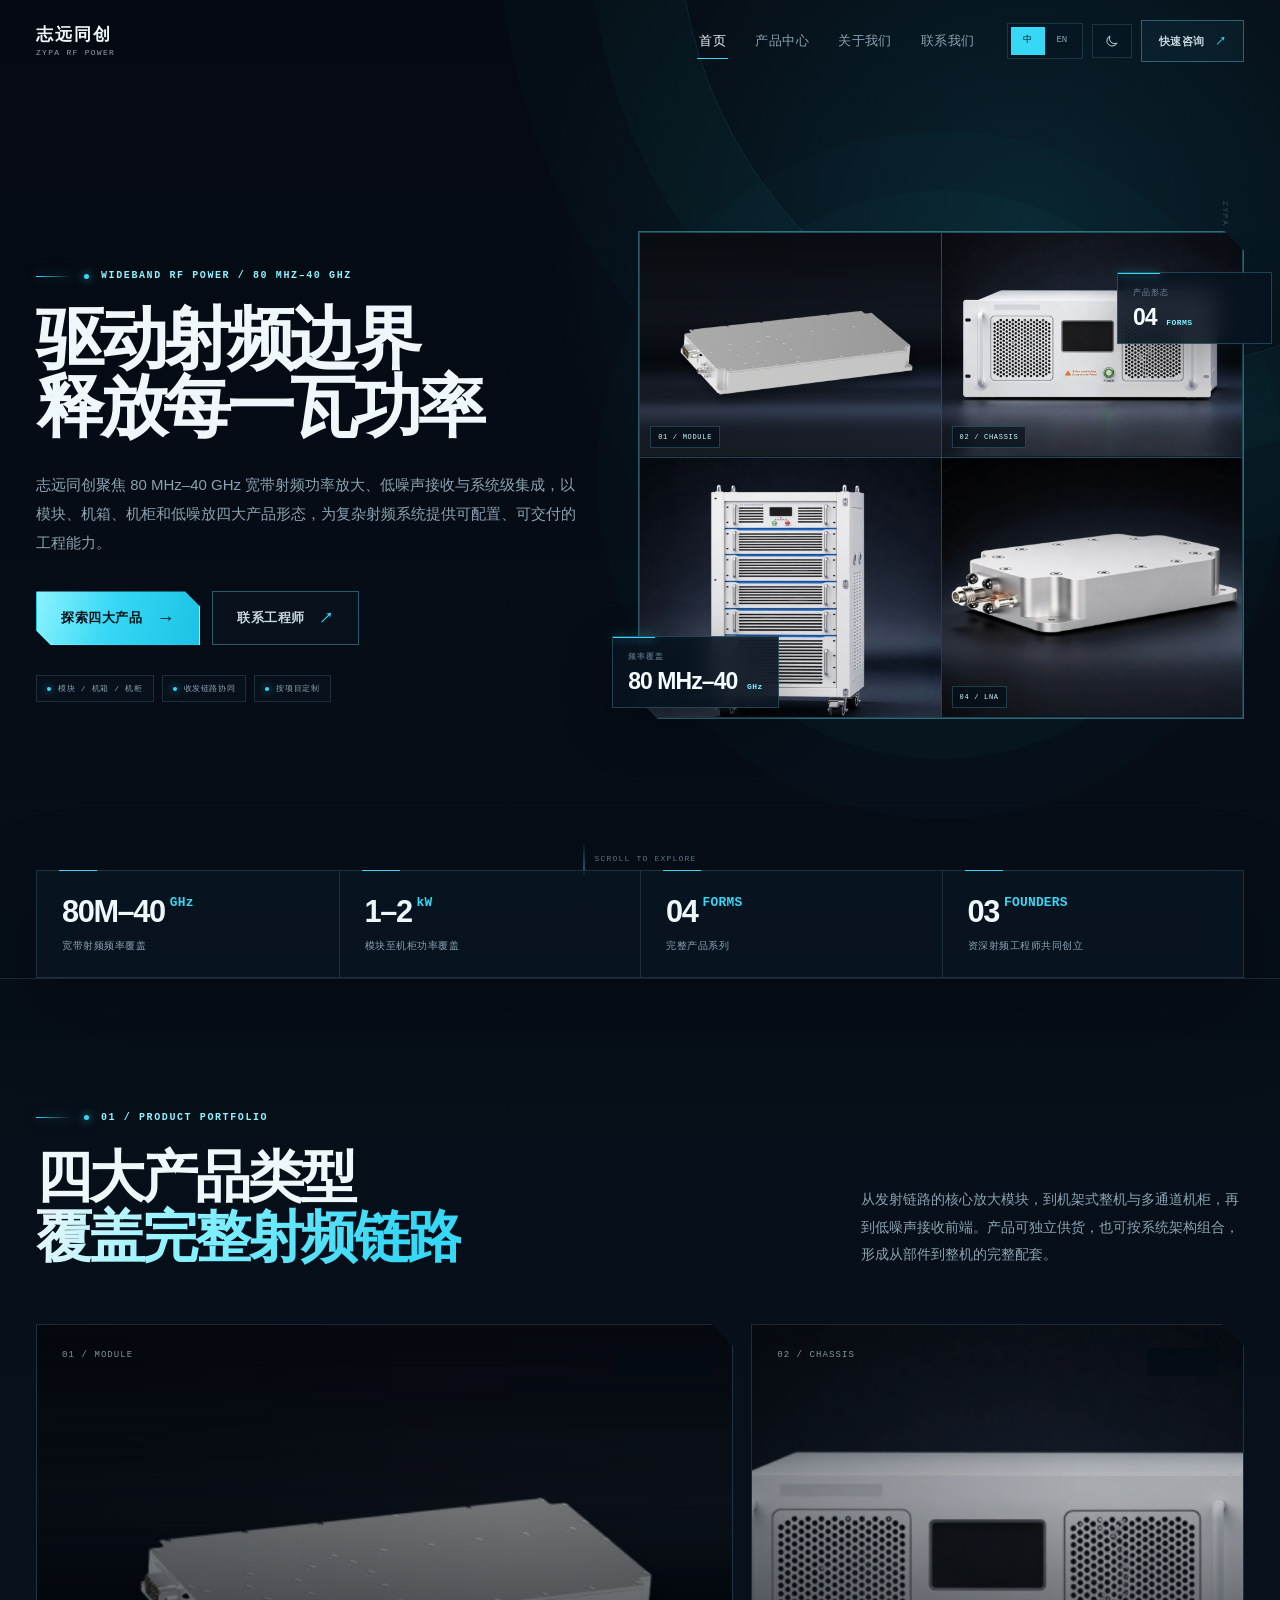
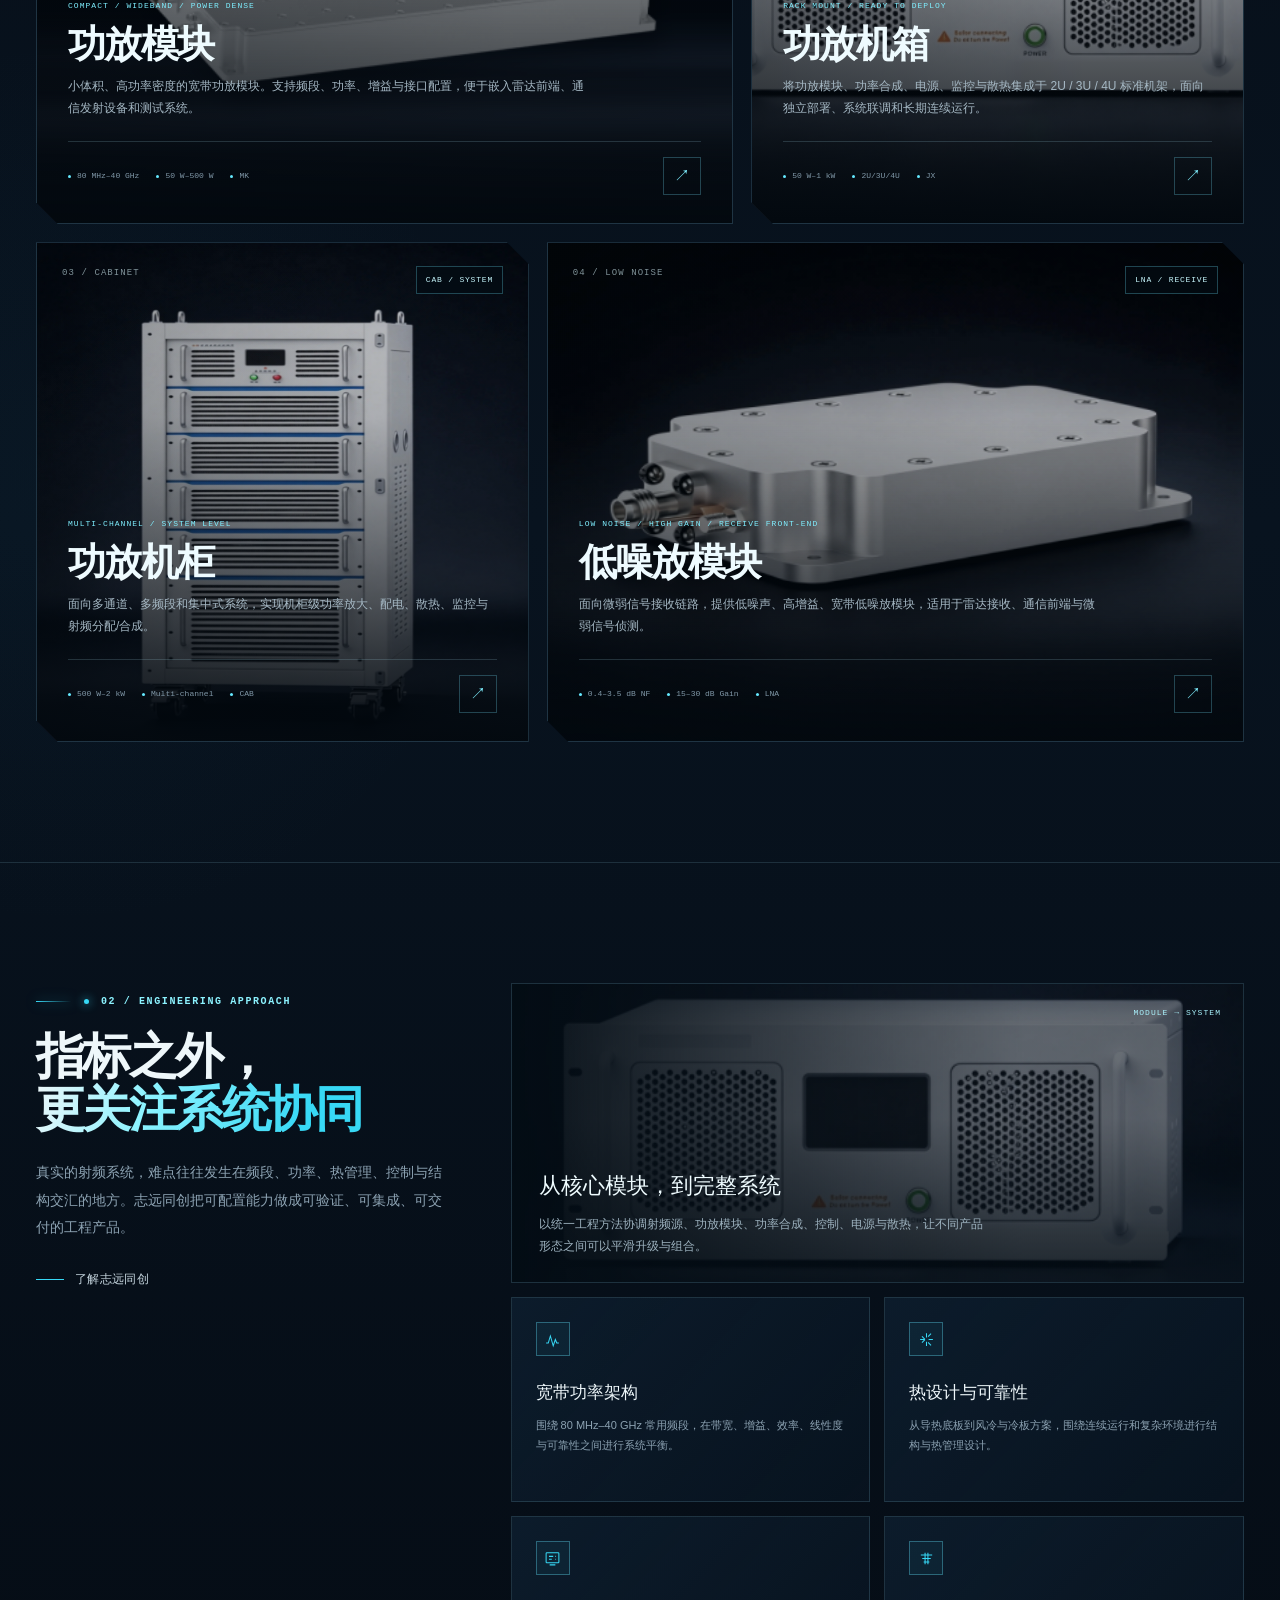
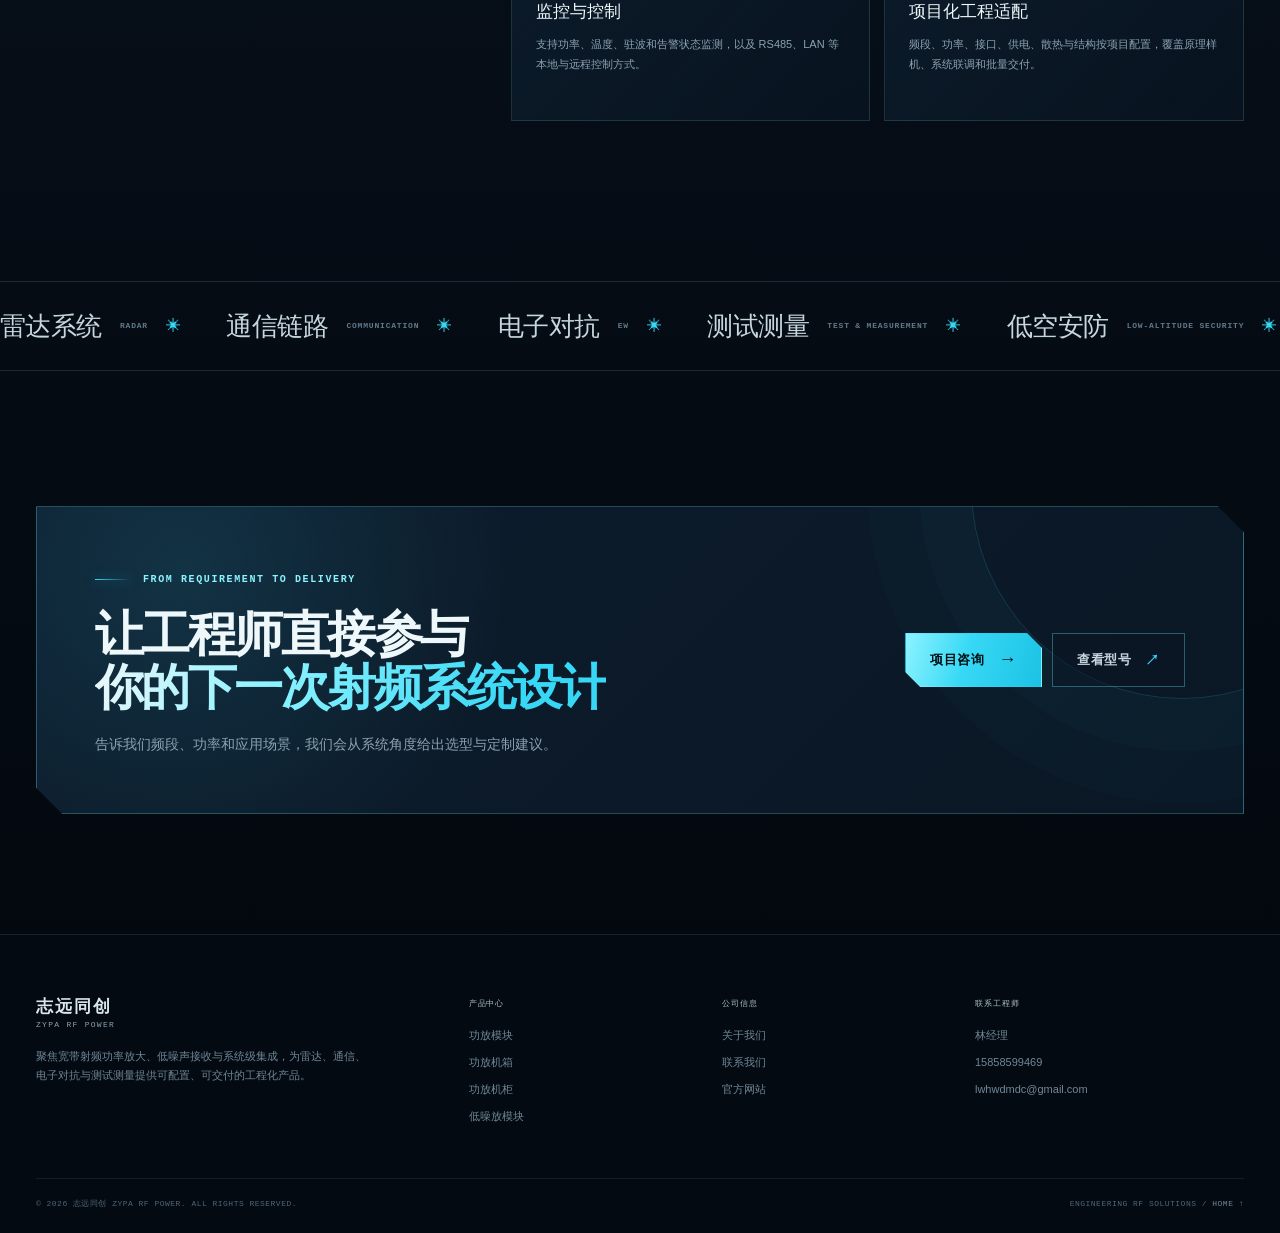
==== commit c50e623c: "Fix contact email" ====
--- a/index.html
+++ b/index.html
@@ -10,7 +10,7 @@
     (function(){try{var t=localStorage.getItem('zypa-theme');var l=localStorage.getItem('zypa-lang');if(t){document.documentElement.dataset.theme=t;}if(l){document.documentElement.dataset.lang=l;document.documentElement.lang=l==='en'?'en':'zh-CN';}}catch(e){}})();
   </script>
   <link rel="stylesheet" href="site.css?v=10" />
-  <script src="app.js?v=11" defer></script>
+  <script src="app.js?v=12" defer></script>
 </head>
 <body data-page="home">
   <a class="skip-link" href="#main">跳转到主要内容</a>
@@ -181,7 +181,7 @@
         <div class="footer-brand"><a class="brand" href="index.html"><span class="brand-copy"><strong>志远同创</strong><span>ZYPA RF POWER</span></span></a><p data-i18n="footer.desc">聚焦宽带射频功率放大、低噪声接收与系统级集成，为雷达、通信、电子对抗与测试测量提供可配置、可交付的工程化产品。</p></div>
         <div class="footer-col"><h4 data-i18n="footer.products">产品中心</h4><a href="products.html#module" data-i18n="product.module.title">功放模块</a><a href="products.html#chassis" data-i18n="product.chassis.title">功放机箱</a><a href="products.html#cabinet" data-i18n="product.cabinet.title">功放机柜</a><a href="products.html#lna" data-i18n="product.lna.title">低噪放模块</a></div>
         <div class="footer-col"><h4 data-i18n="footer.company">公司信息</h4><a href="about.html" data-i18n="nav.about">关于我们</a><a href="contact.html" data-i18n="nav.contact">联系我们</a><a href="https://crkgl.dpdns.org" target="_blank" rel="noopener" data-i18n="footer.website">官方网站</a></div>
-        <div class="footer-col footer-contact"><h4 data-i18n="footer.contact">联系工程师</h4><span data-i18n="common.manager">林经理</span><a href="tel:+8615858599469">15858599469</a><a href="mailto:lwdwdmdc@gmail.com">lwdwdmdc@gmail.com</a></div>
+        <div class="footer-col footer-contact"><h4 data-i18n="footer.contact">联系工程师</h4><span data-i18n="common.manager">林经理</span><a href="tel:+8615858599469">15858599469</a><a href="mailto:lwhwdmdc@gmail.com">lwhwdmdc@gmail.com</a></div>
       </div>
       <div class="footer-bottom"><span>© <span data-year>2026</span> 志远同创 ZYPA RF POWER. ALL RIGHTS RESERVED.</span><span>ENGINEERING RF SOLUTIONS / <a href="index.html">HOME ↑</a></span></div>
     </div>
--- a/site.css
+++ b/site.css
@@ -0,0 +1,973 @@
+:root {
+  --max: 1240px;
+  --font-sans: "Aptos", "Segoe UI Variable Display", "Segoe UI", "PingFang SC", "Microsoft YaHei", sans-serif;
+  --font-mono: "SFMono-Regular", "Cascadia Code", "Consolas", monospace;
+  --ease: cubic-bezier(.22,1,.36,1);
+  --radius: 4px;
+  --header-h: 82px;
+}
+html[data-theme="dark"] {
+  color-scheme: dark;
+  --bg: #050a12;
+  --bg-deep: #03070d;
+  --bg-soft: #08131f;
+  --surface: rgba(9, 22, 35, .78);
+  --surface-solid: #0a1725;
+  --surface-2: #0d1d2d;
+  --surface-3: #102436;
+  --text: #eef7fa;
+  --text-soft: #c6d6df;
+  --muted: #8ca2b2;
+  --muted-2: #62798b;
+  --line: rgba(144, 202, 224, .16);
+  --line-strong: rgba(99, 221, 247, .36);
+  --accent: #37d8f5;
+  --accent-soft: #8cf3ff;
+  --accent-deep: #0aa4c3;
+  --orange: #ffb34f;
+  --green: #69e4ab;
+  --danger: #ff7979;
+  --header-bg: rgba(4, 10, 17, .84);
+  --grid: rgba(112, 167, 190, .055);
+  --glow: rgba(33, 195, 228, .13);
+  --stage: #07131f;
+  --stage-line: rgba(102, 218, 244, .24);
+  --card-shadow: 0 30px 90px rgba(0, 0, 0, .3);
+  --button-bg: linear-gradient(105deg, #8cf3ff 0%, #37d8f5 45%, #1cc2e4 100%);
+  --button-text: #001117;
+  --button-shadow: 0 16px 42px rgba(25, 193, 224, .16);
+  --dropdown-bg: rgba(7, 18, 29, .97);
+  --selection: rgba(55, 216, 245, .26);
+}
+html[data-theme="light"] {
+  color-scheme: light;
+  --bg: #f3f6f8;
+  --bg-deep: #e9eff2;
+  --bg-soft: #edf3f5;
+  --surface: rgba(255, 255, 255, .8);
+  --surface-solid: #ffffff;
+  --surface-2: #f7fafb;
+  --surface-3: #edf4f6;
+  --text: #10202a;
+  --text-soft: #294451;
+  --muted: #5f7480;
+  --muted-2: #7b909a;
+  --line: rgba(23, 79, 98, .14);
+  --line-strong: rgba(0, 126, 155, .34);
+  --accent: #007e9b;
+  --accent-soft: #006a83;
+  --accent-deep: #005d73;
+  --orange: #bc6800;
+  --green: #15845b;
+  --danger: #bc4141;
+  --header-bg: rgba(244, 248, 249, .88);
+  --grid: rgba(12, 89, 110, .06);
+  --glow: rgba(0, 126, 155, .08);
+  --stage: #0b1b29;
+  --stage-line: rgba(92, 218, 245, .24);
+  --card-shadow: 0 24px 70px rgba(24, 56, 70, .11);
+  --button-bg: linear-gradient(110deg, #0a3445 0%, #0a5268 55%, #007f9b 100%);
+  --button-text: #ffffff;
+  --button-shadow: 0 16px 38px rgba(7, 72, 91, .18);
+  --dropdown-bg: rgba(255, 255, 255, .98);
+  --selection: rgba(0, 126, 155, .18);
+}
+* { box-sizing: border-box; }
+html { scroll-behavior: smooth; scroll-padding-top: 104px; background: var(--bg-deep); }
+body {
+  margin: 0;
+  min-width: 320px;
+  color: var(--text);
+  background:
+    radial-gradient(circle at 80% 5%, var(--glow), transparent 30rem),
+    radial-gradient(circle at 5% 47%, rgba(28, 99, 128, .06), transparent 28rem),
+    linear-gradient(180deg, var(--bg) 0%, var(--bg-soft) 48%, var(--bg-deep) 100%);
+  font-family: var(--font-sans);
+  font-size: 16px;
+  line-height: 1.72;
+  overflow-x: hidden;
+  -webkit-font-smoothing: antialiased;
+  text-rendering: optimizeLegibility;
+  transition: color .35s ease, background .35s ease;
+}
+body::before {
+  content: "";
+  position: fixed;
+  inset: 0;
+  z-index: -2;
+  pointer-events: none;
+  opacity: .72;
+  background-image:
+    linear-gradient(var(--grid) 1px, transparent 1px),
+    linear-gradient(90deg, var(--grid) 1px, transparent 1px);
+  background-size: 72px 72px;
+  mask-image: linear-gradient(to bottom, #000 0%, rgba(0,0,0,.42) 55%, transparent 100%);
+}
+body::after {
+  content: "";
+  position: fixed;
+  inset: 0;
+  z-index: 40;
+  pointer-events: none;
+  opacity: .022;
+  mix-blend-mode: soft-light;
+  background-image: url("data:image/svg+xml,%3Csvg viewBox='0 0 180 180' xmlns='http://www.w3.org/2000/svg'%3E%3Cfilter id='n'%3E%3CfeTurbulence type='fractalNoise' baseFrequency='.82' numOctaves='4' stitchTiles='stitch'/%3E%3C/filter%3E%3Crect width='100%25' height='100%25' filter='url(%23n)' opacity='.8'/%3E%3C/svg%3E");
+}
+::selection { background: var(--selection); }
+img { display: block; max-width: 100%; }
+a { color: inherit; text-decoration: none; }
+button, input, select, textarea { font: inherit; }
+button { color: inherit; }
+button, a { -webkit-tap-highlight-color: transparent; }
+:focus-visible { outline: 2px solid var(--accent); outline-offset: 4px; }
+.page-spotlight {
+  position: fixed;
+  inset: 0;
+  z-index: -1;
+  pointer-events: none;
+  opacity: .65;
+  background: radial-gradient(360px circle at var(--mx, 50%) var(--my, 20%), rgba(73, 219, 248, .075), transparent 70%);
+}
+html[data-theme="light"] .page-spotlight {
+  opacity: .8;
+  background: radial-gradient(360px circle at var(--mx, 50%) var(--my, 20%), rgba(0, 126, 155, .055), transparent 70%);
+}
+.skip-link {
+  position: fixed;
+  left: 12px;
+  top: 10px;
+  z-index: 1000;
+  transform: translateY(-180%);
+  padding: 10px 16px;
+  background: var(--accent);
+  color: var(--button-text);
+  font-weight: 700;
+  transition: transform .2s ease;
+}
+.skip-link:focus { transform: translateY(0); }
+.container { width: min(var(--max), calc(100% - 72px)); margin-inline: auto; }
+.mono { font-family: var(--font-mono); }
+.sr-only { position: absolute; width: 1px; height: 1px; padding: 0; margin: -1px; overflow: hidden; clip: rect(0,0,0,0); white-space: nowrap; border: 0; }
+.eyebrow {
+  display: inline-flex;
+  align-items: center;
+  gap: 12px;
+  margin: 0 0 20px;
+  color: var(--accent-soft);
+  font-family: var(--font-mono);
+  font-size: 10px;
+  font-weight: 650;
+  letter-spacing: .16em;
+  text-transform: uppercase;
+}
+.eyebrow::before {
+  content: "";
+  width: 36px;
+  height: 1px;
+  background: linear-gradient(90deg, var(--accent), transparent);
+  box-shadow: 0 0 12px color-mix(in srgb, var(--accent) 55%, transparent);
+}
+.eyebrow .dot {
+  width: 5px;
+  height: 5px;
+  border-radius: 50%;
+  background: var(--accent);
+  box-shadow: 0 0 10px var(--accent);
+}
+.display-title {
+  margin: 0;
+  font-size: clamp(44px, 5.8vw, 86px);
+  font-weight: 640;
+  line-height: 1.02;
+  letter-spacing: -.06em;
+}
+.section-title {
+  margin: 0;
+  max-width: 820px;
+  font-size: clamp(37px, 4.4vw, 66px);
+  font-weight: 620;
+  line-height: 1.08;
+  letter-spacing: -.052em;
+}
+.section-title .accent, .display-title .accent {
+  color: transparent;
+  background: linear-gradient(110deg, var(--text) 0%, var(--accent-soft) 34%, var(--accent) 82%);
+  -webkit-background-clip: text;
+  background-clip: text;
+}
+.section-copy {
+  max-width: 520px;
+  margin: 0;
+  color: var(--muted);
+  font-size: 14px;
+  line-height: 1.95;
+}
+.section-head {
+  display: grid;
+  grid-template-columns: minmax(0, 1.16fr) minmax(300px, .58fr);
+  gap: 60px;
+  align-items: end;
+  margin-bottom: 56px;
+}
+.section { position: relative; padding: 120px 0; }
+.section-line { border-top: 1px solid var(--line); }
+.reveal {
+  opacity: 0;
+  transform: translateY(26px);
+  transition: opacity .8s var(--ease), transform .8s var(--ease);
+  transition-delay: var(--delay, 0ms);
+}
+.reveal.is-visible { opacity: 1; transform: translateY(0); }
+.btn {
+  position: relative;
+  display: inline-flex;
+  align-items: center;
+  justify-content: center;
+  gap: 14px;
+  min-height: 54px;
+  padding: 0 24px;
+  border: 1px solid transparent;
+  background: transparent;
+  font-size: 13px;
+  font-weight: 650;
+  letter-spacing: .045em;
+  cursor: pointer;
+  overflow: hidden;
+  transition: transform .25s var(--ease), border-color .25s ease, background .25s ease, color .25s ease, box-shadow .25s ease;
+}
+.btn:hover { transform: translateY(-2px); }
+.btn-primary {
+  background: var(--button-bg);
+  color: var(--button-text);
+  box-shadow: var(--button-shadow);
+  clip-path: polygon(0 0, calc(100% - 15px) 0, 100% 15px, 100% 100%, 15px 100%, 0 calc(100% - 15px));
+}
+.btn-primary::after { content: "→"; font-size: 18px; font-weight: 400; transition: transform .25s ease; }
+.btn-primary:hover::after { transform: translateX(3px); }
+.btn-outline {
+  border-color: var(--line-strong);
+  background: color-mix(in srgb, var(--surface) 58%, transparent);
+  color: var(--text-soft);
+}
+.btn-outline::after { content: "↗"; color: var(--accent); font-size: 14px; }
+.btn-outline:hover { border-color: var(--accent); background: color-mix(in srgb, var(--accent) 7%, transparent); color: var(--text); }
+.chip {
+  display: inline-flex;
+  align-items: center;
+  gap: 7px;
+  min-height: 27px;
+  padding: 0 10px;
+  border: 1px solid var(--line);
+  background: color-mix(in srgb, var(--surface) 52%, transparent);
+  color: var(--muted);
+  font-family: var(--font-mono);
+  font-size: 8px;
+  letter-spacing: .08em;
+  white-space: nowrap;
+}
+.chip::before { content: ""; width: 4px; height: 4px; border-radius: 50%; background: var(--accent); box-shadow: 0 0 8px var(--accent); }
+
+/* Header */
+.site-header {
+  position: fixed;
+  inset: 0 0 auto;
+  z-index: 100;
+  border-bottom: 1px solid transparent;
+  transition: background .35s ease, border-color .35s ease, box-shadow .35s ease, backdrop-filter .35s ease;
+}
+.site-header.is-scrolled {
+  background: var(--header-bg);
+  border-bottom-color: var(--line);
+  box-shadow: 0 12px 40px rgba(0,0,0,.08);
+  backdrop-filter: blur(18px) saturate(140%);
+  -webkit-backdrop-filter: blur(18px) saturate(140%);
+}
+.nav-row { height: var(--header-h); display: flex; align-items: center; gap: 30px; }
+.brand { display: inline-flex; align-items: center; flex: 0 0 auto; }
+.brand-copy { display: flex; flex-direction: column; line-height: 1; }
+.brand-copy strong { font-size: 17px; font-weight: 680; letter-spacing: .12em; }
+.brand-copy span { margin-top: 6px; color: var(--muted); font-family: var(--font-mono); font-size: 8px; letter-spacing: .16em; }
+.desktop-nav { display: flex; align-items: center; gap: 25px; margin-left: auto; }
+.nav-link {
+  position: relative;
+  display: inline-flex;
+  align-items: center;
+  gap: 7px;
+  min-height: 42px;
+  padding: 0 2px;
+  color: var(--muted);
+  font-size: 13px;
+  letter-spacing: .035em;
+  transition: color .2s ease;
+}
+.nav-link::after {
+  content: "";
+  position: absolute;
+  left: 0;
+  right: 0;
+  bottom: 3px;
+  height: 1px;
+  background: var(--accent);
+  transform: scaleX(0);
+  transform-origin: right;
+  transition: transform .3s var(--ease);
+}
+.nav-link:hover, .nav-link.active { color: var(--text); }
+.nav-link:hover::after, .nav-link.active::after { transform: scaleX(1); transform-origin: left; }
+.nav-link svg { width: 10px; height: 10px; fill: none; stroke: currentColor; stroke-width: 1.5; transition: transform .25s ease; }
+.has-dropdown { position: relative; }
+.has-dropdown:hover .nav-link svg { transform: rotate(180deg); }
+.has-dropdown::after { content: ""; position: absolute; left: -24px; right: -24px; top: 100%; height: 18px; }
+.dropdown-panel {
+  position: absolute;
+  top: calc(100% + 13px);
+  left: 50%;
+  width: min(430px, calc(100vw - 40px));
+  padding: 18px;
+  border: 1px solid var(--line-strong);
+  background: var(--dropdown-bg);
+  box-shadow: 0 28px 90px rgba(0,0,0,.28);
+  backdrop-filter: blur(22px);
+  -webkit-backdrop-filter: blur(22px);
+  opacity: 0;
+  visibility: hidden;
+  transform: translate(-50%, 8px);
+  transition: opacity .24s ease, visibility .24s ease, transform .24s var(--ease);
+  clip-path: polygon(0 0, calc(100% - 18px) 0, 100% 18px, 100% 100%, 18px 100%, 0 calc(100% - 18px));
+}
+.has-dropdown:hover .dropdown-panel, .has-dropdown:focus-within .dropdown-panel, .has-dropdown.open .dropdown-panel {
+  opacity: 1;
+  visibility: visible;
+  transform: translate(-50%, 0);
+}
+.dropdown-head { display: flex; align-items: center; justify-content: space-between; gap: 20px; padding: 2px 6px 14px; border-bottom: 1px solid var(--line); }
+.dropdown-head strong { color: var(--text-soft); font-family: var(--font-mono); font-size: 9px; font-weight: 550; letter-spacing: .12em; }
+.dropdown-head span { color: var(--muted-2); font-size: 9px; }
+.dropdown-grid { display: grid; grid-template-columns: 1fr; gap: 8px; margin-top: 12px; }
+.dropdown-link {
+  position: relative;
+  display: grid;
+  grid-template-columns: 38px 1fr auto;
+  gap: 12px;
+  align-items: center;
+  min-height: 76px;
+  padding: 13px 14px;
+  border: 1px solid var(--line);
+  background: color-mix(in srgb, var(--surface) 38%, transparent);
+  transition: border-color .25s ease, background .25s ease, transform .25s var(--ease);
+}
+.dropdown-link:hover { border-color: var(--line-strong); background: color-mix(in srgb, var(--accent) 6%, var(--surface)); transform: translateY(-2px); }
+.dropdown-code { width: 38px; height: 38px; display: grid; place-items: center; border: 1px solid var(--line-strong); color: var(--accent); font-family: var(--font-mono); font-size: 8px; }
+.dropdown-link strong { display: block; color: var(--text); font-size: 13px; font-weight: 620; }
+.dropdown-link small { display: block; margin-top: 3px; color: var(--muted); font-size: 9px; line-height: 1.5; }
+.dropdown-link > i { color: var(--accent); font-size: 13px; font-style: normal; }
+.toolbar { display: flex; align-items: center; gap: 9px; flex: 0 0 auto; }
+.lang-switch { display: inline-flex; align-items: center; padding: 3px; border: 1px solid var(--line); background: color-mix(in srgb, var(--surface) 56%, transparent); }
+.lang-btn {
+  min-width: 34px;
+  height: 28px;
+  padding: 0 8px;
+  border: 0;
+  background: transparent;
+  color: var(--muted);
+  font-family: var(--font-mono);
+  font-size: 9px;
+  cursor: pointer;
+  transition: background .2s ease, color .2s ease;
+}
+.lang-btn.active { background: var(--accent); color: var(--button-text); }
+.theme-toggle {
+  position: relative;
+  width: 40px;
+  height: 34px;
+  padding: 0;
+  border: 1px solid var(--line);
+  background: color-mix(in srgb, var(--surface) 56%, transparent);
+  cursor: pointer;
+  transition: border-color .25s ease, background .25s ease, transform .25s var(--ease);
+}
+.theme-toggle:hover { border-color: var(--line-strong); background: color-mix(in srgb, var(--accent) 7%, var(--surface)); transform: translateY(-1px); }
+.theme-toggle svg { position: absolute; top: 50%; left: 50%; width: 15px; height: 15px; transform: translate(-50%, -50%); fill: none; stroke: var(--text-soft); stroke-width: 1.55; transition: stroke .25s ease; }
+html[data-theme="dark"] .theme-toggle .sun { display: none; }
+html[data-theme="light"] .theme-toggle .moon { display: none; }
+.theme-knob { display: none; }
+.nav-cta {
+  display: inline-flex;
+  align-items: center;
+  justify-content: center;
+  gap: 10px;
+  min-height: 42px;
+  padding: 0 17px;
+  border: 1px solid var(--line-strong);
+  background: color-mix(in srgb, var(--accent) 5%, transparent);
+  color: var(--text-soft);
+  font-size: 11px;
+  font-weight: 600;
+  letter-spacing: .04em;
+  transition: background .25s ease, border-color .25s ease, color .25s ease;
+}
+.nav-cta::after { content: "↗"; color: var(--accent); }
+.nav-cta:hover { background: var(--accent); border-color: var(--accent); color: var(--button-text); }
+.nav-cta:hover::after { color: var(--button-text); }
+.menu-toggle {
+  display: none;
+  width: 42px;
+  height: 42px;
+  border: 1px solid var(--line);
+  background: color-mix(in srgb, var(--surface) 55%, transparent);
+  cursor: pointer;
+  align-items: center;
+  justify-content: center;
+  flex-direction: column;
+  gap: 6px;
+}
+.menu-toggle span { display: block; width: 18px; height: 1px; background: var(--text-soft); transition: transform .28s ease, opacity .28s ease; }
+.menu-toggle[aria-expanded="true"] span:nth-child(1) { transform: translateY(3.5px) rotate(45deg); }
+.menu-toggle[aria-expanded="true"] span:nth-child(2) { transform: translateY(-3.5px) rotate(-45deg); }
+.mobile-menu {
+  display: none;
+  position: fixed;
+  z-index: 99;
+  inset: var(--header-h) 0 0;
+  padding: 18px 22px 42px;
+  background: var(--bg);
+  overflow-y: auto;
+}
+.mobile-menu.is-open { display: block; }
+.mobile-menu a { display: flex; align-items: center; justify-content: space-between; padding: 14px 0; border-bottom: 1px solid var(--line); color: var(--text-soft); font-size: 15px; }
+.mobile-menu a::after { content: "↗"; color: var(--accent); font-family: var(--font-mono); font-size: 11px; }
+.mobile-product-links { display: grid; grid-template-columns: 1fr 1fr; gap: 8px; padding: 12px 0 16px; }
+.mobile-product-links a { padding: 11px 12px; border: 1px solid var(--line); font-size: 12px; }
+.mobile-product-links a::after { content: "→"; }
+.mobile-menu .mobile-quote { margin-top: 18px; border-bottom: 0; background: var(--button-bg); color: var(--button-text); padding: 14px 16px; font-weight: 650; }
+
+/* Footer */
+.site-footer { background: #040a11; border-top: 1px solid rgba(144,202,224,.12); color: #d9e7ec; }
+.footer-main { display: grid; grid-template-columns: 1.3fr .7fr .7fr .9fr; gap: 44px; padding: 58px 0 44px; }
+.footer-brand p { max-width: 330px; margin: 18px 0 0; color: #6f8798; font-size: 11px; line-height: 1.8; }
+.footer-col h4 { margin: 4px 0 16px; color: #aec3ce; font-family: var(--font-mono); font-size: 8px; font-weight: 500; letter-spacing: .12em; }
+.footer-col a, .footer-col span { display: block; margin: 8px 0; color: #708899; font-size: 11px; transition: color .2s ease; }
+.footer-col a:hover { color: #8cf3ff; }
+.footer-contact strong { color: #dbeaf0; font-size: 12px; font-weight: 550; }
+.footer-bottom { display: flex; justify-content: space-between; gap: 24px; padding: 18px 0 22px; border-top: 1px solid rgba(144,202,224,.1); color: #4e6676; font-family: var(--font-mono); font-size: 8px; letter-spacing: .06em; }
+.footer-bottom a { color: #6f8798; }
+.footer-bottom a:hover { color: #8cf3ff; }
+
+/* Home hero */
+.home-hero {
+  min-height: max(740px, 100svh);
+  padding: calc(var(--header-h) + 60px) 0 92px;
+  display: flex;
+  align-items: center;
+  position: relative;
+  overflow: hidden;
+}
+.home-hero::before {
+  content: "";
+  position: absolute;
+  width: 900px;
+  height: 900px;
+  top: -530px;
+  right: -300px;
+  border: 1px solid color-mix(in srgb, var(--accent) 12%, transparent);
+  border-radius: 50%;
+  box-shadow: 0 0 0 90px color-mix(in srgb, var(--accent) 2%, transparent), 0 0 0 180px color-mix(in srgb, var(--accent) 1.2%, transparent);
+  pointer-events: none;
+}
+.hero-layout { display: grid; grid-template-columns: minmax(0,.95fr) minmax(460px,1.05fr); gap: 54px; align-items: center; }
+.hero-copy { padding-top: 10px; }
+.hero-title {
+  margin: 0;
+  font-size: clamp(52px, 5.3vw, 78px);
+  font-weight: 650;
+  line-height: 1.01;
+  letter-spacing: -.065em;
+}
+.hero-title span { display: block; }
+html[data-lang="en"] .hero-title { font-size: clamp(42px,4.3vw,66px); letter-spacing: -.045em; line-height: 1.04; }
+html[data-lang="en"] .inner-hero .display-title { font-size: clamp(40px,4.6vw,68px); letter-spacing: -.05em; }
+.hero-description { max-width: 620px; margin: 28px 0 0; color: var(--muted); font-size: 15px; line-height: 1.95; }
+.hero-description strong { color: var(--text-soft); font-weight: 570; }
+.hero-actions { display: flex; flex-wrap: wrap; gap: 12px; margin-top: 34px; }
+.hero-chips { display: flex; flex-wrap: wrap; gap: 8px; margin-top: 30px; }
+.hero-visual { position: relative; min-height: 570px; display: flex; align-items: center; justify-content: center; perspective: 1100px; }
+.hero-visual::before {
+  content: "ZYPA / RF ENGINEERING PLATFORM";
+  position: absolute;
+  top: 2%;
+  right: 2%;
+  writing-mode: vertical-rl;
+  color: var(--muted-2);
+  opacity: .52;
+  font-family: var(--font-mono);
+  font-size: 8px;
+  letter-spacing: .2em;
+}
+.hero-orbit {
+  position: absolute;
+  width: 74%;
+  aspect-ratio: 1;
+  border: 1px solid color-mix(in srgb, var(--accent) 13%, transparent);
+  border-radius: 50%;
+  box-shadow: 0 0 0 60px color-mix(in srgb, var(--accent) 1.8%, transparent), 0 0 0 120px color-mix(in srgb, var(--accent) 1.1%, transparent);
+}
+.hero-stage {
+  position: relative;
+  z-index: 2;
+  width: 100%;
+  overflow: hidden;
+  border: 1px solid var(--stage-line);
+  background: var(--stage);
+  box-shadow: var(--card-shadow), 0 0 80px color-mix(in srgb, var(--accent) 6%, transparent);
+  clip-path: polygon(0 0, calc(100% - 20px) 0, 100% 20px, 100% 100%, 20px 100%, 0 calc(100% - 20px));
+  transition: transform .18s ease-out;
+}
+.hero-stage::after {
+  content: "";
+  position: absolute;
+  left: 0;
+  right: 0;
+  top: -25%;
+  height: 22%;
+  background: linear-gradient(to bottom, transparent, rgba(126, 240, 255, .16), transparent);
+  animation: scan 6.5s linear infinite;
+  pointer-events: none;
+}
+.hero-stage img { width: 100%; aspect-ratio: 1.48; object-fit: cover; }
+.hero-gallery { display: grid; grid-template-columns: 1fr 1fr; gap: 1px; padding: 1px; aspect-ratio: 1.24; background: var(--stage-line); }
+.hero-gallery-item { position: relative; overflow: hidden; background: #07131f; }
+.hero-gallery-item img { width: 100%; height: 100%; aspect-ratio: auto; object-fit: cover; transition: transform .8s var(--ease), filter .3s ease; }
+.hero-gallery-item:hover img { transform: scale(1.035); filter: brightness(1.08); }
+.hero-gallery-item span { position: absolute; left: 10px; bottom: 9px; padding: 4px 7px; border: 1px solid rgba(105,226,250,.22); background: rgba(4,14,23,.66); color: #cffaff; font-family: var(--font-mono); font-size: 7px; letter-spacing: .1em; }
+.hero-stage-label { position: absolute; top: 20px; left: 20px; z-index: 2; padding: 7px 10px; border: 1px solid rgba(101, 227, 251, .3); background: rgba(4, 14, 23, .76); color: #d5fbff; font-family: var(--font-mono); font-size: 8px; letter-spacing: .12em; }
+.hero-stage-label::before { content: ""; display: inline-block; width: 5px; height: 5px; margin-right: 7px; border-radius: 50%; background: var(--green); box-shadow: 0 0 8px var(--green); }
+.hero-float {
+  position: absolute;
+  z-index: 4;
+  min-width: 155px;
+  padding: 13px 15px;
+  border: 1px solid var(--stage-line);
+  background: color-mix(in srgb, var(--stage) 88%, transparent);
+  box-shadow: 0 18px 50px rgba(0,0,0,.28);
+  backdrop-filter: blur(12px);
+}
+.hero-float::before { content: ""; position: absolute; top: 0; left: 0; width: 42px; height: 1px; background: var(--accent); box-shadow: 0 0 10px var(--accent); }
+.hero-float small { display: block; color: #6e899b; font-family: var(--font-mono); font-size: 8px; letter-spacing: .12em; }
+.hero-float strong { display: block; margin-top: 5px; color: #f4fcff; font-size: 23px; font-weight: 620; line-height: 1.1; letter-spacing: -.04em; }
+.hero-float strong em { margin-left: 4px; color: #7fefff; font-family: var(--font-mono); font-size: 8px; font-style: normal; letter-spacing: .06em; }
+.hero-float.float-a { left: -26px; bottom: 52px; }
+.hero-float.float-b { right: -28px; top: 82px; }
+.scroll-label { position: absolute; left: 50%; bottom: 24px; transform: translateX(-50%); display: flex; align-items: center; gap: 10px; color: var(--muted-2); font-family: var(--font-mono); font-size: 8px; letter-spacing: .15em; }
+.scroll-label::before { content: ""; width: 1px; height: 34px; background: linear-gradient(to bottom, transparent, var(--accent)); }
+@keyframes scan { 0% { transform: translateY(-120%); } 65%,100% { transform: translateY(650%); } }
+
+/* Metrics */
+.metrics-wrap { position: relative; z-index: 4; margin-top: -30px; }
+.metrics { display: grid; grid-template-columns: repeat(4,1fr); border: 1px solid var(--line); background: color-mix(in srgb, var(--surface) 88%, transparent); box-shadow: var(--card-shadow); backdrop-filter: blur(14px); }
+.metric { position: relative; padding: 25px 25px 23px; }
+.metric + .metric { border-left: 1px solid var(--line); }
+.metric::before { content: ""; position: absolute; top: -1px; left: 22px; width: 38px; height: 1px; background: var(--accent); }
+.metric strong { display: block; color: var(--text); font-size: clamp(25px,2.4vw,36px); font-weight: 640; line-height: 1.05; letter-spacing: -.045em; }
+.metric strong em { margin-left: 5px; color: var(--accent); font-family: var(--font-mono); font-size: .42em; font-style: normal; vertical-align: top; letter-spacing: .02em; }
+.metric span { display: block; margin-top: 9px; color: var(--muted); font-size: 10px; letter-spacing: .05em; }
+
+/* Home product families */
+.family-grid { display: grid; grid-template-columns: repeat(12,1fr); gap: 18px; }
+.family-card {
+  position: relative;
+  min-height: 500px;
+  display: flex;
+  flex-direction: column;
+  justify-content: flex-end;
+  overflow: hidden;
+  border: 1px solid var(--line);
+  background: var(--surface-solid);
+  isolation: isolate;
+  clip-path: polygon(0 0, calc(100% - 22px) 0, 100% 22px, 100% 100%, 22px 100%, 0 calc(100% - 22px));
+  transform-style: preserve-3d;
+  transition: border-color .3s ease, box-shadow .35s ease, transform .35s var(--ease);
+}
+.family-card.large { grid-column: span 7; }
+.family-card.medium { grid-column: span 5; }
+.family-card:hover { border-color: var(--line-strong); box-shadow: var(--card-shadow); }
+.family-card .family-media { position: absolute; inset: 0; z-index: -2; background: #07131e; }
+.family-card .family-media img { width: 100%; height: 100%; object-fit: cover; opacity: .82; transition: transform 1s var(--ease), filter .4s ease; filter: saturate(.85) contrast(1.04); }
+.family-card:hover .family-media img { transform: scale(1.045); filter: saturate(1) contrast(1.05); }
+.family-card::before {
+  content: "";
+  position: absolute;
+  inset: 0;
+  z-index: -1;
+  background:
+    linear-gradient(180deg, rgba(2,8,14,.06) 0%, rgba(2,8,14,.12) 35%, rgba(2,8,14,.96) 100%),
+    linear-gradient(90deg, rgba(2,8,14,.26), transparent 68%);
+}
+.family-card::after {
+  content: "";
+  position: absolute;
+  inset: 0;
+  z-index: -1;
+  opacity: 0;
+  background: radial-gradient(420px circle at var(--mx,50%) var(--my,50%), rgba(74,225,251,.13), transparent 60%);
+  transition: opacity .3s ease;
+}
+.family-card:hover::after { opacity: 1; }
+.family-top { position: absolute; top: 23px; left: 25px; right: 25px; display: flex; align-items: flex-start; justify-content: space-between; gap: 20px; }
+.family-index { color: rgba(218,248,255,.58); font-family: var(--font-mono); font-size: 9px; letter-spacing: .12em; }
+.family-code { padding: 6px 9px; border: 1px solid rgba(109,225,249,.28); background: rgba(3,12,20,.68); color: #c9f9ff; font-family: var(--font-mono); font-size: 8px; letter-spacing: .1em; backdrop-filter: blur(6px); }
+.family-content { position: relative; padding: 30px 31px 28px; color: #eefbff; }
+.family-kicker { margin-bottom: 9px; color: #7fefff; font-family: var(--font-mono); font-size: 8px; letter-spacing: .13em; }
+.family-content h3 { margin: 0; font-size: clamp(30px,3vw,43px); font-weight: 620; line-height: 1.12; letter-spacing: -.045em; }
+.family-content p { max-width: 520px; margin: 11px 0 0; color: #a5b8c4; font-size: 12px; line-height: 1.8; }
+.family-foot { display: flex; align-items: center; justify-content: space-between; gap: 18px; margin-top: 22px; padding-top: 15px; border-top: 1px solid rgba(164,218,236,.18); }
+.family-specs { display: flex; flex-wrap: wrap; gap: 7px 17px; color: #8098a8; font-family: var(--font-mono); font-size: 8px; }
+.family-specs span::before { content: ""; display: inline-block; width: 3px; height: 3px; margin-right: 6px; border-radius: 50%; background: #65e9ff; }
+.family-arrow { width: 38px; height: 38px; display: grid; place-items: center; border: 1px solid rgba(112,218,242,.28); color: #7fefff; font-size: 16px; transition: background .25s ease, color .25s ease, border-color .25s ease; }
+.family-card:hover .family-arrow { background: #39dbf8; border-color: #39dbf8; color: #001117; }
+
+/* Home capability bento */
+.capability-layout { display: grid; grid-template-columns: .72fr 1.28fr; gap: 62px; align-items: start; }
+.capability-copy { position: sticky; top: 120px; }
+.capability-copy .section-title { font-size: clamp(36px,3.8vw,58px); }
+.capability-copy .section-copy { margin-top: 24px; }
+.text-link { display: inline-flex; align-items: center; gap: 11px; margin-top: 28px; color: var(--text-soft); font-size: 12px; letter-spacing: .03em; }
+.text-link::before { content: ""; width: 28px; height: 1px; background: var(--accent); transition: width .25s ease; }
+.text-link:hover::before { width: 45px; }
+.capability-grid { display: grid; grid-template-columns: 1fr 1fr; gap: 14px; }
+.cap-card {
+  position: relative;
+  min-height: 205px;
+  padding: 24px;
+  border: 1px solid var(--line);
+  background: linear-gradient(135deg, color-mix(in srgb, var(--surface-2) 92%, transparent), color-mix(in srgb, var(--surface) 84%, transparent));
+  overflow: hidden;
+  transition: border-color .25s ease, transform .3s var(--ease), background .3s ease;
+}
+.cap-card:hover { border-color: var(--line-strong); transform: translateY(-3px); background: linear-gradient(135deg, color-mix(in srgb, var(--surface-3) 95%, transparent), var(--surface)); }
+.cap-card .icon { width: 34px; height: 34px; display: grid; place-items: center; margin-bottom: 22px; border: 1px solid var(--line-strong); color: var(--accent); background: color-mix(in srgb, var(--accent) 5%, transparent); }
+.cap-card .icon svg { width: 17px; height: 17px; fill: none; stroke: currentColor; stroke-width: 1.45; }
+.cap-card h3 { margin: 0; color: var(--text); font-size: 17px; font-weight: 590; }
+.cap-card p { margin: 9px 0 0; color: var(--muted); font-size: 11px; line-height: 1.8; }
+.cap-card.visual { grid-column: span 2; min-height: 300px; padding: 0; background: var(--stage); }
+.cap-card.visual img { position: absolute; inset: 0; width: 100%; height: 100%; object-fit: cover; opacity: .55; transition: opacity .3s ease, transform 1s var(--ease); }
+.cap-card.visual:hover img { opacity: .66; transform: scale(1.035); }
+.cap-card.visual::before { content: ""; position: absolute; inset: 0; z-index: 1; background: linear-gradient(90deg, rgba(3,12,20,.96), rgba(3,12,20,.28) 70%), linear-gradient(0deg, rgba(3,12,20,.7), transparent 55%); }
+.cap-card.visual .visual-copy { position: absolute; z-index: 2; left: 27px; right: 34%; bottom: 25px; color: #e9faff; }
+.cap-card.visual .visual-code { position: absolute; z-index: 2; top: 22px; right: 22px; color: #abf5ff; font-family: var(--font-mono); font-size: 8px; letter-spacing: .13em; }
+.cap-card.visual h3 { color: #effcff; font-size: 22px; }
+.cap-card.visual p { color: #9db2bf; font-size: 12px; }
+
+/* Application marquee */
+.application-section { padding-top: 40px; padding-bottom: 100px; }
+.application-band { overflow: hidden; border-top: 1px solid var(--line); border-bottom: 1px solid var(--line); padding: 22px 0; }
+.marquee-track { display: flex; align-items: center; width: max-content; animation: marquee 28s linear infinite; }
+.application-band:hover .marquee-track { animation-play-state: paused; }
+.marquee-item { display: inline-flex; align-items: center; gap: 18px; margin-right: 46px; color: var(--text-soft); font-size: clamp(18px,2vw,27px); font-weight: 560; letter-spacing: -.02em; }
+.marquee-item::after { content: "✳"; color: var(--accent); font-size: 15px; }
+.marquee-item small { color: var(--muted-2); font-family: var(--font-mono); font-size: 8px; letter-spacing: .1em; }
+@keyframes marquee { to { transform: translateX(-50%); } }
+
+/* CTA */
+.cta-panel {
+  position: relative;
+  display: grid;
+  grid-template-columns: 1fr auto;
+  gap: 50px;
+  align-items: center;
+  overflow: hidden;
+  padding: 54px 58px;
+  border: 1px solid var(--line-strong);
+  background: radial-gradient(circle at 12% 22%, color-mix(in srgb, var(--accent) 12%, transparent), transparent 30%), linear-gradient(135deg, var(--surface-2), var(--surface-solid));
+  box-shadow: var(--card-shadow);
+  clip-path: polygon(0 0, calc(100% - 26px) 0, 100% 26px, 100% 100%, 26px 100%, 0 calc(100% - 26px));
+}
+.cta-panel::before { content: ""; position: absolute; width: 420px; height: 420px; right: -150px; top: -230px; border: 1px solid color-mix(in srgb, var(--accent) 18%, transparent); border-radius: 50%; box-shadow: 0 0 0 52px color-mix(in srgb, var(--accent) 2%, transparent), 0 0 0 104px color-mix(in srgb, var(--accent) 1.2%, transparent); }
+.cta-panel > * { position: relative; z-index: 1; }
+.cta-panel .section-title { font-size: clamp(34px,3.8vw,56px); max-width: 760px; }
+.cta-actions { display: flex; flex-wrap: wrap; gap: 10px; justify-content: flex-end; }
+
+/* Inner page hero */
+.inner-hero { position: relative; padding: calc(var(--header-h) + 80px) 0 78px; overflow: hidden; border-bottom: 1px solid var(--line); }
+.inner-hero::before { content: ""; position: absolute; width: 720px; height: 720px; right: -230px; top: -380px; border: 1px solid color-mix(in srgb, var(--accent) 14%, transparent); border-radius: 50%; box-shadow: 0 0 0 80px color-mix(in srgb, var(--accent) 1.7%, transparent), 0 0 0 160px color-mix(in srgb, var(--accent) 1%, transparent); }
+.inner-hero-grid { position: relative; display: grid; grid-template-columns: minmax(0,1.1fr) minmax(300px,.6fr); gap: 60px; align-items: end; }
+.inner-hero .display-title { max-width: 900px; font-size: clamp(43px,4.4vw,70px); }
+.inner-hero-copy { max-width: 440px; margin: 0 0 6px; color: var(--muted); font-size: 14px; line-height: 1.95; }
+.breadcrumb { display: flex; align-items: center; gap: 9px; margin-bottom: 18px; color: var(--muted-2); font-family: var(--font-mono); font-size: 8px; letter-spacing: .1em; }
+.breadcrumb a:hover { color: var(--accent); }
+.breadcrumb span { color: var(--line-strong); }
+
+/* Products page */
+.catalog-layout { display: grid; grid-template-columns: 225px minmax(0,1fr); gap: 50px; align-items: start; padding: 82px 0 110px; }
+.product-sidebar { position: sticky; top: 112px; }
+.sidebar-label { margin: 0 0 13px; color: var(--muted-2); font-family: var(--font-mono); font-size: 8px; letter-spacing: .12em; }
+.product-index-link { display: grid; grid-template-columns: 31px 1fr auto; gap: 10px; align-items: center; min-height: 54px; padding: 10px 11px; border-top: 1px solid var(--line); color: var(--muted); font-size: 11px; transition: color .2s ease, background .2s ease, border-color .2s ease; }
+.product-index-link:last-child { border-bottom: 1px solid var(--line); }
+.product-index-link b { color: var(--muted-2); font-family: var(--font-mono); font-size: 8px; font-weight: 500; }
+.product-index-link i { color: var(--accent); font-style: normal; opacity: 0; transform: translateX(-4px); transition: opacity .2s ease, transform .2s ease; }
+.product-index-link:hover, .product-index-link.active { color: var(--text); background: color-mix(in srgb, var(--accent) 5%, transparent); }
+.product-index-link.active { border-color: var(--line-strong); }
+.product-index-link:hover i, .product-index-link.active i { opacity: 1; transform: translateX(0); }
+.sidebar-note { margin-top: 20px; padding: 15px; border: 1px solid var(--line); background: color-mix(in srgb, var(--surface) 50%, transparent); }
+.sidebar-note strong { display: block; color: var(--text-soft); font-size: 11px; font-weight: 580; }
+.sidebar-note p { margin: 7px 0 0; color: var(--muted); font-size: 9px; line-height: 1.7; }
+.product-catalog { min-width: 0; }
+.catalog-toolbar { display: flex; align-items: center; justify-content: space-between; gap: 20px; margin-bottom: 18px; padding: 12px 14px; border: 1px solid var(--line); background: color-mix(in srgb, var(--surface) 64%, transparent); }
+.catalog-toolbar .catalog-meta { color: var(--muted); font-family: var(--font-mono); font-size: 8px; letter-spacing: .06em; }
+.search-box { position: relative; width: min(380px,100%); }
+.search-box svg { position: absolute; top: 50%; left: 12px; width: 15px; height: 15px; transform: translateY(-50%); fill: none; stroke: var(--muted); stroke-width: 1.5; pointer-events: none; }
+.search-box input { width: 100%; height: 42px; padding: 0 38px 0 38px; border: 1px solid var(--line); border-radius: 0; background: var(--surface-solid); color: var(--text); outline: none; font-size: 11px; transition: border-color .2s ease; }
+.search-box input:focus { border-color: var(--line-strong); }
+.search-clear { position: absolute; right: 5px; top: 5px; width: 32px; height: 32px; border: 0; background: transparent; color: var(--muted); cursor: pointer; }
+.search-clear:hover { color: var(--accent); }
+.product-chapter { padding: 65px 0 78px; border-top: 1px solid var(--line); scroll-margin-top: 102px; }
+.product-chapter:first-of-type { padding-top: 20px; }
+.chapter-head { display: grid; grid-template-columns: minmax(0,.9fr) minmax(340px,1.1fr); gap: 40px; align-items: stretch; margin-bottom: 35px; }
+.chapter-copy { display: flex; flex-direction: column; justify-content: center; padding: 12px 0; }
+.chapter-copy .chapter-code { display: flex; align-items: center; gap: 10px; margin-bottom: 14px; color: var(--accent); font-family: var(--font-mono); font-size: 9px; letter-spacing: .12em; }
+.chapter-copy .chapter-code::before { content: ""; width: 28px; height: 1px; background: var(--accent); }
+.chapter-copy h2 { margin: 0; color: var(--text); font-size: clamp(37px,4vw,58px); font-weight: 620; line-height: 1.08; letter-spacing: -.05em; }
+.chapter-copy p { max-width: 500px; margin: 17px 0 0; color: var(--muted); font-size: 13px; line-height: 1.9; }
+.feature-list { display: flex; flex-wrap: wrap; gap: 7px; margin-top: 20px; }
+.chapter-image { position: relative; min-height: 340px; overflow: hidden; border: 1px solid var(--stage-line); background: var(--stage); clip-path: polygon(0 0, calc(100% - 18px) 0, 100% 18px, 100% 100%, 18px 100%, 0 calc(100% - 18px)); }
+.chapter-image img { width: 100%; height: 100%; object-fit: cover; opacity: .88; transition: transform 1s var(--ease); }
+.chapter-image:hover img { transform: scale(1.025); }
+.chapter-image::after { content: ""; position: absolute; inset: 0; background: linear-gradient(180deg, transparent 45%, rgba(2,8,14,.4)); pointer-events: none; }
+.chapter-image .image-tag { position: absolute; z-index: 2; left: 16px; bottom: 15px; padding: 6px 9px; border: 1px solid rgba(105,226,250,.27); background: rgba(4,14,23,.74); color: #cbfaff; font-family: var(--font-mono); font-size: 8px; letter-spacing: .1em; }
+.model-section-head { display: flex; align-items: end; justify-content: space-between; gap: 20px; margin: 34px 0 15px; }
+.model-section-head h3 { margin: 0; color: var(--text-soft); font-size: 15px; font-weight: 570; }
+.model-section-head span { color: var(--muted); font-family: var(--font-mono); font-size: 8px; letter-spacing: .08em; }
+.model-grid { display: grid; grid-template-columns: repeat(3,minmax(0,1fr)); gap: 10px; }
+.model-card {
+  position: relative;
+  display: flex;
+  min-height: 185px;
+  flex-direction: column;
+  padding: 17px;
+  border: 1px solid var(--line);
+  background: color-mix(in srgb, var(--surface) 66%, transparent);
+  overflow: hidden;
+  transition: transform .28s var(--ease), border-color .25s ease, background .25s ease, box-shadow .25s ease;
+}
+.model-card::before { content: ""; position: absolute; top: 0; left: 0; width: 38px; height: 1px; background: var(--accent); opacity: .65; }
+.model-card:hover { transform: translateY(-3px); border-color: var(--line-strong); background: color-mix(in srgb, var(--accent) 4%, var(--surface)); box-shadow: 0 14px 38px rgba(0,0,0,.1); }
+.model-code { min-height: 35px; color: var(--text); font-family: var(--font-mono); font-size: 11px; font-weight: 600; letter-spacing: .015em; line-height: 1.45; word-break: break-word; }
+.model-specs { display: grid; grid-template-columns: 1fr 1fr; gap: 9px 12px; margin-top: 14px; }
+.model-specs div { min-width: 0; }
+.model-specs span { display: block; color: var(--muted-2); font-family: var(--font-mono); font-size: 7px; letter-spacing: .08em; }
+.model-specs strong { display: block; margin-top: 2px; color: var(--text-soft); font-size: 11px; font-weight: 520; }
+.model-specs.lna { grid-template-columns: 1fr 1fr 1fr; }
+.model-link { display: inline-flex; align-items: center; gap: 7px; margin-top: auto; padding-top: 14px; color: var(--accent); font-family: var(--font-mono); font-size: 8px; letter-spacing: .04em; }
+.model-link::after { content: "↗"; }
+.model-card[hidden] { display: none !important; }
+.no-results { display: none; padding: 22px; border: 1px dashed var(--line-strong); color: var(--muted); font-size: 12px; text-align: center; }
+.no-results.visible { display: block; }
+
+/* About */
+.about-hero-grid { display: grid; grid-template-columns: minmax(0,1.05fr) minmax(380px,.75fr); gap: 60px; align-items: center; }
+.about-hero-copy .display-title { font-size: clamp(45px,5vw,74px); }
+.about-hero-copy .section-copy { margin-top: 26px; }
+.about-hero-visual { position: relative; min-height: 460px; overflow: hidden; border: 1px solid var(--stage-line); background: var(--stage); clip-path: polygon(0 0, calc(100% - 20px) 0, 100% 20px, 100% 100%, 20px 100%, 0 calc(100% - 20px)); }
+.about-hero-visual img { position: absolute; inset: 0; width: 100%; height: 100%; object-fit: cover; opacity: .6; }
+.about-hero-visual::after { content: ""; position: absolute; inset: 0; background: linear-gradient(180deg, rgba(2,9,15,.06), rgba(2,9,15,.62)); }
+.about-node { position: absolute; z-index: 2; width: 34%; aspect-ratio: 1; border: 1px solid rgba(115,231,255,.38); border-radius: 50%; display: grid; place-items: center; color: #dffbff; font-family: var(--font-mono); font-size: 8px; letter-spacing: .08em; text-align: center; background: rgba(4,18,29,.42); backdrop-filter: blur(6px); box-shadow: 0 0 35px rgba(44,207,238,.08); }
+.about-node:nth-of-type(1) { left: 7%; top: 13%; }
+.about-node:nth-of-type(2) { right: 7%; top: 25%; }
+.about-node:nth-of-type(3) { left: 31%; bottom: 9%; }
+.about-node b { display: block; color: #79edff; font-size: 17px; font-weight: 600; }
+.about-stats { display: grid; grid-template-columns: repeat(4,1fr); margin-top: 58px; border-top: 1px solid var(--line); border-bottom: 1px solid var(--line); }
+.about-stat { padding: 24px 18px; }
+.about-stat + .about-stat { border-left: 1px solid var(--line); }
+.about-stat strong { display: block; color: var(--text); font-size: clamp(28px,3vw,43px); font-weight: 630; line-height: 1; letter-spacing: -.045em; }
+.about-stat span { display: block; margin-top: 9px; color: var(--muted); font-size: 10px; }
+.about-story { display: grid; grid-template-columns: .65fr 1.35fr; gap: 72px; align-items: start; }
+.about-story-title { position: sticky; top: 116px; }
+.about-story-title .section-title { font-size: clamp(35px,3.8vw,56px); }
+.about-story-content p { margin: 0 0 21px; color: var(--muted); font-size: 15px; line-height: 2.02; }
+.about-story-content p:first-child { color: var(--text-soft); font-size: 18px; line-height: 1.9; }
+.about-story-content strong { color: var(--text); font-weight: 600; }
+.quote-panel { position: relative; margin: 38px 0 0; padding: 30px 32px 30px 45px; border-left: 1px solid var(--accent); background: linear-gradient(90deg, color-mix(in srgb, var(--accent) 6%, transparent), transparent); }
+.quote-panel::before { content: "“"; position: absolute; left: 15px; top: 11px; color: var(--accent); font-size: 38px; line-height: 1; opacity: .55; }
+.quote-panel p { margin: 0; color: var(--text-soft); font-size: 17px; line-height: 1.8; }
+.principles { display: grid; grid-template-columns: repeat(3,1fr); gap: 14px; }
+.principle-card { position: relative; min-height: 285px; padding: 28px; border: 1px solid var(--line); background: color-mix(in srgb, var(--surface) 70%, transparent); overflow: hidden; transition: border-color .25s ease, transform .3s var(--ease); }
+.principle-card:hover { border-color: var(--line-strong); transform: translateY(-4px); }
+.principle-card .principle-no { color: var(--accent); font-family: var(--font-mono); font-size: 9px; letter-spacing: .1em; }
+.principle-card h3 { margin: 75px 0 0; color: var(--text); font-size: 23px; font-weight: 590; }
+.principle-card p { margin: 12px 0 0; color: var(--muted); font-size: 12px; line-height: 1.85; }
+.principle-card::after { content: ""; position: absolute; width: 150px; height: 150px; right: -65px; top: -65px; border: 1px solid color-mix(in srgb, var(--accent) 20%, transparent); border-radius: 50%; box-shadow: 0 0 0 28px color-mix(in srgb, var(--accent) 2%, transparent); }
+.timeline { display: grid; grid-template-columns: repeat(3,1fr); gap: 0; border-top: 1px solid var(--line); border-bottom: 1px solid var(--line); }
+.timeline-step { min-height: 210px; padding: 28px 28px 24px; }
+.timeline-step + .timeline-step { border-left: 1px solid var(--line); }
+.timeline-step .step-no { display: inline-flex; width: 30px; height: 30px; align-items: center; justify-content: center; border: 1px solid var(--line-strong); color: var(--accent); font-family: var(--font-mono); font-size: 8px; }
+.timeline-step h3 { margin: 34px 0 0; color: var(--text); font-size: 18px; font-weight: 560; }
+.timeline-step p { margin: 9px 0 0; color: var(--muted); font-size: 11px; line-height: 1.8; }
+
+/* Contact */
+.contact-hero-grid { display: grid; grid-template-columns: minmax(0,1fr) minmax(390px,.78fr); gap: 64px; align-items: center; }
+.contact-hero-copy .display-title { font-size: clamp(46px,5.1vw,76px); }
+.contact-hero-copy .section-copy { margin-top: 25px; }
+.contact-cards { display: grid; gap: 12px; }
+.contact-card { position: relative; display: block; padding: 20px 20px 19px; border: 1px solid var(--line); background: color-mix(in srgb, var(--surface) 72%, transparent); transition: border-color .25s ease, transform .3s var(--ease), background .25s ease; }
+.contact-card:hover { border-color: var(--line-strong); transform: translateY(-3px); background: color-mix(in srgb, var(--accent) 5%, var(--surface)); }
+.contact-card .contact-label { color: var(--muted-2); font-family: var(--font-mono); font-size: 8px; letter-spacing: .11em; }
+.contact-card strong { display: block; margin-top: 8px; color: var(--text); font-size: clamp(21px,2.2vw,29px); font-weight: 610; letter-spacing: -.03em; }
+.contact-card:nth-child(2) strong { font-size: clamp(15px,1.75vw,22px); overflow-wrap: anywhere; }
+.contact-card span.contact-sub { display: block; margin-top: 4px; color: var(--muted); font-size: 10px; }
+.contact-card .contact-arrow { position: absolute; right: 18px; top: 18px; color: var(--accent); font-size: 15px; }
+.contact-main-layout { display: grid; grid-template-columns: .8fr 1.2fr; gap: 60px; align-items: start; }
+.contact-help { position: sticky; top: 115px; }
+.contact-help .section-title { font-size: clamp(34px,3.1vw,47px); }
+.contact-help p { max-width: 420px; margin: 20px 0 0; color: var(--muted); font-size: 13px; line-height: 1.9; }
+.contact-tips { display: grid; gap: 10px; margin-top: 30px; }
+.contact-tip { display: grid; grid-template-columns: 30px 1fr; gap: 11px; align-items: start; padding: 13px 0; border-top: 1px solid var(--line); }
+.contact-tip:last-child { border-bottom: 1px solid var(--line); }
+.contact-tip b { color: var(--accent); font-family: var(--font-mono); font-size: 8px; font-weight: 500; }
+.contact-tip span { color: var(--muted); font-size: 11px; line-height: 1.7; }
+.contact-form-panel { padding: 30px; border: 1px solid var(--line); background: color-mix(in srgb, var(--surface) 72%, transparent); box-shadow: var(--card-shadow); }
+.contact-form-panel h2 { margin: 0; color: var(--text); font-size: 23px; font-weight: 600; }
+.contact-form-panel > p { margin: 8px 0 24px; color: var(--muted); font-size: 11px; line-height: 1.8; }
+.form-grid { display: grid; grid-template-columns: 1fr 1fr; gap: 11px; }
+.field { position: relative; }
+.field.full { grid-column: span 2; }
+.field label { position: absolute; top: 9px; left: 14px; color: var(--muted-2); font-family: var(--font-mono); font-size: 8px; letter-spacing: .08em; pointer-events: none; }
+.field input, .field select, .field textarea { width: 100%; border: 1px solid var(--line); border-radius: 0; background: var(--surface-solid); color: var(--text); outline: none; transition: border-color .2s ease, background .2s ease; }
+.field input, .field select { height: 59px; padding: 23px 14px 8px; }
+.field textarea { min-height: 132px; padding: 26px 14px 11px; resize: vertical; }
+.field input:focus, .field select:focus, .field textarea:focus { border-color: var(--line-strong); background: color-mix(in srgb, var(--accent) 2%, var(--surface-solid)); }
+.field select { appearance: none; color: var(--text-soft); background-image: linear-gradient(45deg, transparent 50%, var(--muted) 50%), linear-gradient(135deg, var(--muted) 50%, transparent 50%); background-position: calc(100% - 17px) 27px, calc(100% - 12px) 27px; background-size: 5px 5px, 5px 5px; background-repeat: no-repeat; }
+.field select option { background: var(--surface-solid); color: var(--text); }
+.form-submit { display: flex; align-items: center; justify-content: space-between; width: 100%; min-height: 56px; margin-top: 12px; padding: 0 20px; border: 0; background: var(--button-bg); color: var(--button-text); font-size: 12px; font-weight: 680; letter-spacing: .045em; cursor: pointer; transition: transform .25s ease, filter .25s ease; }
+.form-submit:hover { transform: translateY(-2px); filter: brightness(1.05); }
+.form-note { margin: 10px 0 0; color: var(--muted-2); font-size: 9px; line-height: 1.7; }
+.contact-product-chips { display: flex; flex-wrap: wrap; gap: 8px; margin-top: 16px; }
+.copy-btn { position: absolute; right: 53px; top: 19px; height: 27px; padding: 0 9px; border: 1px solid var(--line); background: transparent; color: var(--muted); font-family: var(--font-mono); font-size: 8px; cursor: pointer; transition: color .2s ease, border-color .2s ease; }
+.copy-btn:hover { color: var(--accent); border-color: var(--line-strong); }
+.toast { position: fixed; right: 24px; bottom: 24px; z-index: 300; max-width: 360px; padding: 14px 18px; border: 1px solid var(--line-strong); background: var(--dropdown-bg); box-shadow: 0 20px 60px rgba(0,0,0,.3); color: var(--text-soft); font-size: 12px; line-height: 1.6; opacity: 0; transform: translateY(14px); pointer-events: none; transition: opacity .28s ease, transform .28s ease; }
+.toast.show { opacity: 1; transform: translateY(0); }
+
+@media (max-width: 1180px) {
+  .desktop-nav { gap: 18px; }
+  .nav-link { font-size: 12px; }
+  .nav-cta { display: none; }
+  .hero-layout { grid-template-columns: .95fr 1.05fr; gap: 30px; }
+  .hero-float.float-a { left: -8px; }
+  .hero-float.float-b { right: -8px; }
+  .catalog-layout { grid-template-columns: 205px minmax(0,1fr); gap: 34px; }
+  .model-grid { grid-template-columns: repeat(2,minmax(0,1fr)); }
+}
+@media (max-width: 980px) {
+  .desktop-nav { display: none; }
+  .nav-cta { display: none; }
+  .menu-toggle { display: flex; }
+  .toolbar { margin-left: auto; }
+  .home-hero { min-height: auto; padding-top: calc(var(--header-h) + 70px); }
+  .hero-layout { grid-template-columns: 1fr; gap: 64px; }
+  .hero-copy { max-width: 760px; }
+  .hero-visual { width: min(100%,760px); margin-inline: auto; min-height: 510px; }
+  .metrics-wrap { margin-top: 0; }
+  .metrics { grid-template-columns: 1fr 1fr; }
+  .metric:nth-child(3) { border-left: 0; border-top: 1px solid var(--line); }
+  .metric:nth-child(4) { border-top: 1px solid var(--line); }
+  .section { padding: 96px 0; }
+  .section-head { grid-template-columns: 1fr; gap: 22px; }
+  .capability-layout { grid-template-columns: 1fr; gap: 42px; }
+  .capability-copy { position: static; }
+  .inner-hero-grid { grid-template-columns: 1fr; gap: 25px; }
+  .catalog-layout { grid-template-columns: 1fr; }
+  .product-sidebar { position: static; display: flex; gap: 8px; overflow-x: auto; scrollbar-width: none; }
+  .product-sidebar::-webkit-scrollbar { display: none; }
+  .sidebar-label, .sidebar-note { display: none; }
+  .product-index-link { flex: 0 0 auto; min-width: 145px; border: 1px solid var(--line); border-bottom: 1px solid var(--line); }
+  .product-index-link:last-child { border-bottom: 1px solid var(--line); }
+  .chapter-head { grid-template-columns: 1fr; }
+  .chapter-image { min-height: 320px; }
+  .about-hero-grid { grid-template-columns: 1fr; gap: 45px; }
+  .about-hero-visual { min-height: 430px; }
+  .about-story { grid-template-columns: 1fr; gap: 36px; }
+  .about-story-title { position: static; }
+  .principles { grid-template-columns: 1fr; }
+  .principle-card { min-height: 240px; }
+  .principle-card h3 { margin-top: 50px; }
+  .contact-hero-grid { grid-template-columns: 1fr; gap: 42px; }
+  .contact-main-layout { grid-template-columns: 1fr; gap: 40px; }
+  .contact-help { position: static; }
+  .footer-main { grid-template-columns: 1.3fr .8fr .8fr; }
+  .footer-main .footer-col:last-child { grid-column: span 2; }
+}
+@media (max-width: 720px) {
+  :root { --header-h: 70px; }
+  .container { width: calc(100% - 36px); }
+  .nav-row { gap: 12px; }
+  .brand-copy strong { font-size: 13px; }
+  .brand-copy span { font-size: 7px; }
+  .lang-switch { padding: 2px; }
+  .lang-btn { min-width: 30px; height: 26px; padding: 0 6px; font-size: 8px; }
+  .theme-toggle { width: 38px; height: 32px; }
+  html[data-lang="en"] .hero-title { font-size: clamp(38px,11vw,54px); }
+  html[data-lang="en"] .inner-hero .display-title { font-size: clamp(36px,9.6vw,48px); }
+  .contact-card:nth-child(2) strong { font-size: 16px; }
+  .menu-toggle { width: 38px; height: 38px; }
+  .hero-title { font-size: clamp(43px,12.2vw,62px); }
+  .hero-description { font-size: 14px; }
+  .hero-actions .btn { width: 100%; }
+  .hero-visual { min-height: 385px; }
+  .hero-float { min-width: 130px; padding: 11px 12px; }
+  .hero-float strong { font-size: 19px; }
+  .hero-float.float-a { left: 4px; bottom: 20px; }
+  .hero-float.float-b { right: 3px; top: 38px; }
+  .scroll-label { display: none; }
+  .metric { padding: 19px 15px; }
+  .metric strong { font-size: 25px; }
+  .metric span { font-size: 8px; }
+  .section { padding: 78px 0; }
+  .section-title { font-size: clamp(33px,10vw,49px); }
+  .family-grid { gap: 12px; }
+  .family-card.large, .family-card.medium { grid-column: span 12; min-height: 420px; }
+  .family-content { padding: 26px 23px 23px; }
+  .family-top { top: 19px; left: 21px; right: 21px; }
+  .family-content h3 { font-size: 33px; }
+  .family-foot { align-items: flex-end; }
+  .capability-grid { grid-template-columns: 1fr; }
+  .cap-card.visual { grid-column: auto; min-height: 310px; }
+  .cap-card.visual .visual-copy { right: 25px; }
+  .cta-panel { grid-template-columns: 1fr; gap: 28px; padding: 34px 24px; }
+  .cta-actions { justify-content: flex-start; }
+  .application-section { padding-top: 10px; }
+  .marquee-item { font-size: 18px; }
+  .inner-hero { padding: calc(var(--header-h) + 58px) 0 53px; }
+  .inner-hero .display-title { font-size: clamp(42px,12vw,60px); }
+  .inner-hero-copy { font-size: 13px; }
+  .catalog-layout { padding: 54px 0 80px; }
+  .catalog-toolbar { display: block; }
+  .catalog-toolbar .catalog-meta { display: block; margin-bottom: 10px; }
+  .search-box { width: 100%; }
+  .product-chapter { padding: 49px 0 60px; }
+  .chapter-copy h2 { font-size: 38px; }
+  .chapter-image { min-height: 245px; }
+  .model-grid { grid-template-columns: 1fr; }
+  .model-card { min-height: 172px; }
+  .about-hero-visual { min-height: 340px; }
+  .about-stats { grid-template-columns: 1fr 1fr; }
+  .about-stat:nth-child(3) { border-left: 0; border-top: 1px solid var(--line); }
+  .about-stat:nth-child(4) { border-top: 1px solid var(--line); }
+  .about-story-content p:first-child { font-size: 16px; }
+  .about-story-content p { font-size: 14px; }
+  .timeline { grid-template-columns: 1fr; }
+  .timeline-step + .timeline-step { border-left: 0; border-top: 1px solid var(--line); }
+  .contact-card strong { font-size: 23px; }
+  .copy-btn { right: 46px; }
+  .contact-form-panel { padding: 22px 18px; }
+  .form-grid { grid-template-columns: 1fr; }
+  .field.full { grid-column: auto; }
+  .footer-main { grid-template-columns: 1fr 1fr; gap: 28px 24px; padding: 44px 0 35px; }
+  .footer-brand { grid-column: span 2; }
+  .footer-main .footer-col:last-child { grid-column: span 2; }
+  .footer-bottom { display: block; line-height: 1.9; }
+  .footer-bottom > * { display: block; margin: 4px 0; }
+  .mobile-product-links { grid-template-columns: 1fr; }
+}
+@media (prefers-reduced-motion: reduce) {
+  html { scroll-behavior: auto; }
+  *, *::before, *::after { animation-duration: .01ms !important; animation-iteration-count: 1 !important; transition-duration: .01ms !important; }
+  .reveal { opacity: 1; transform: none; }
+}
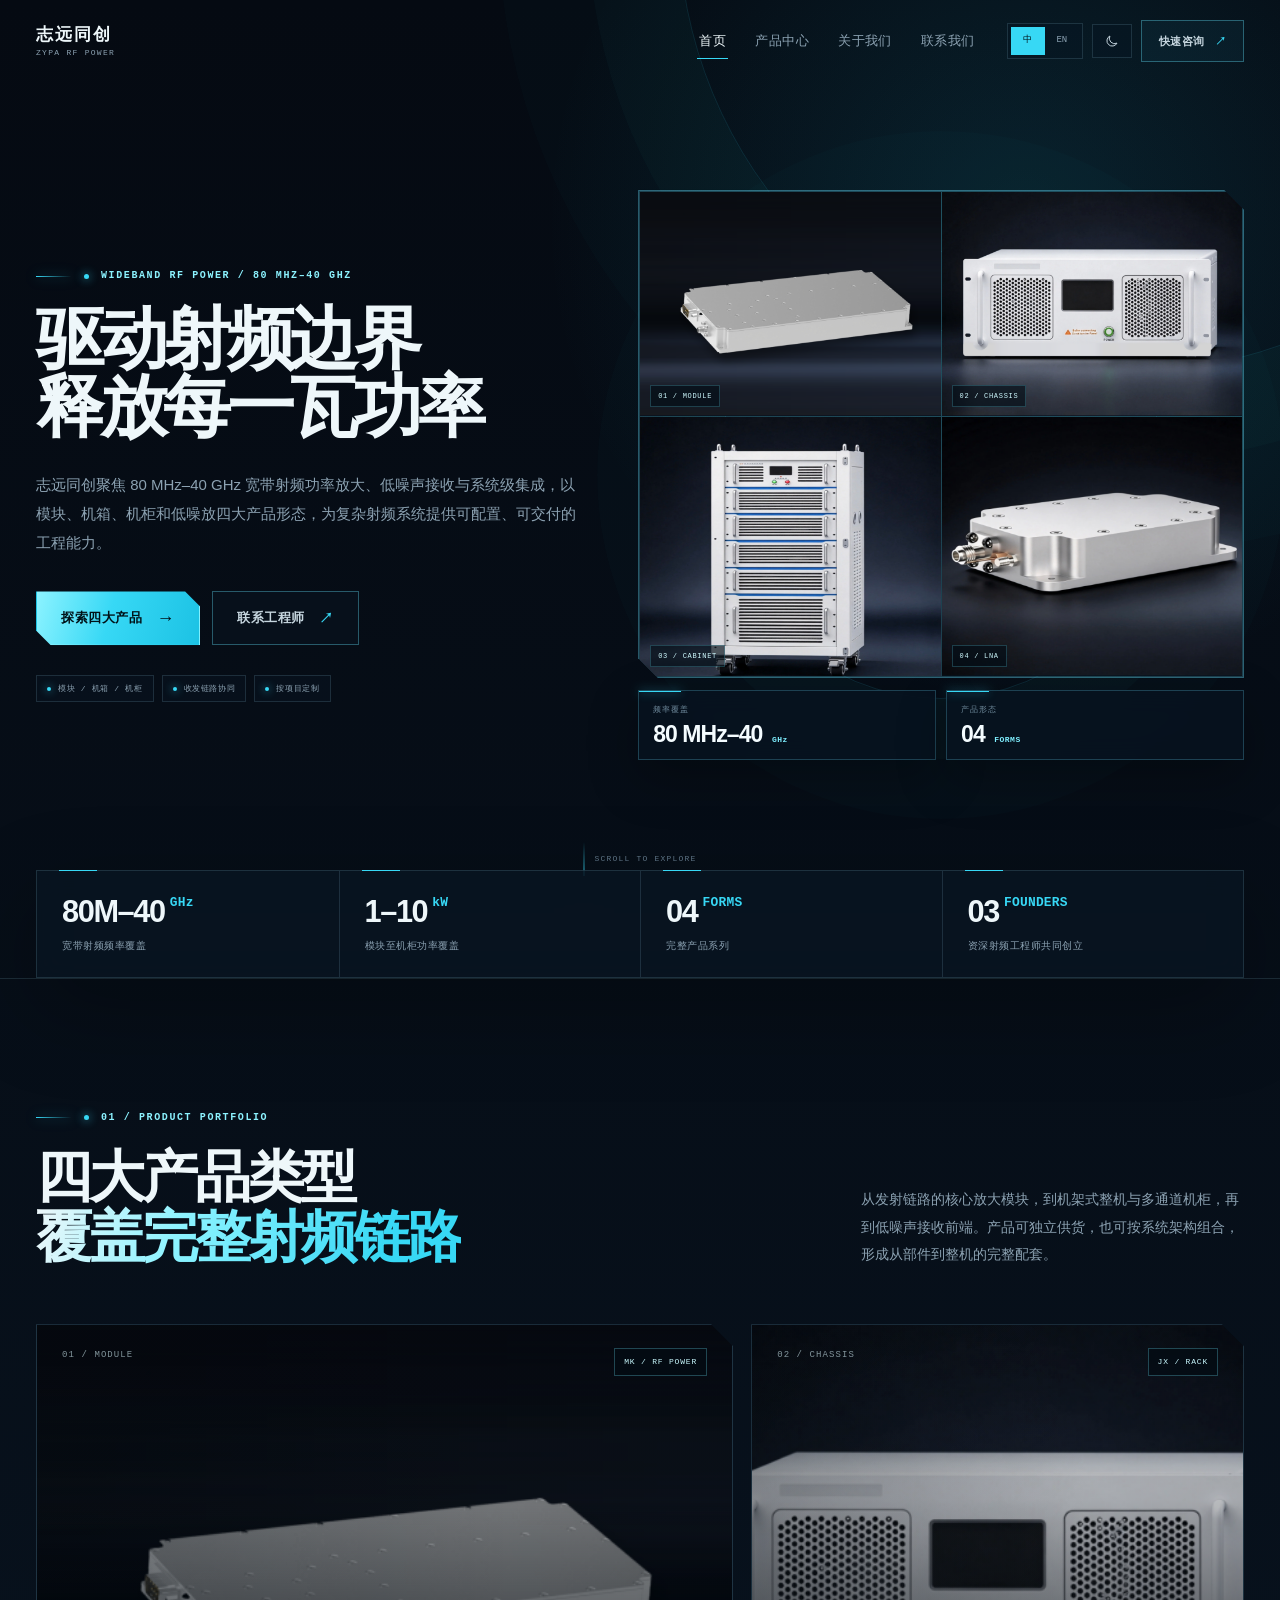
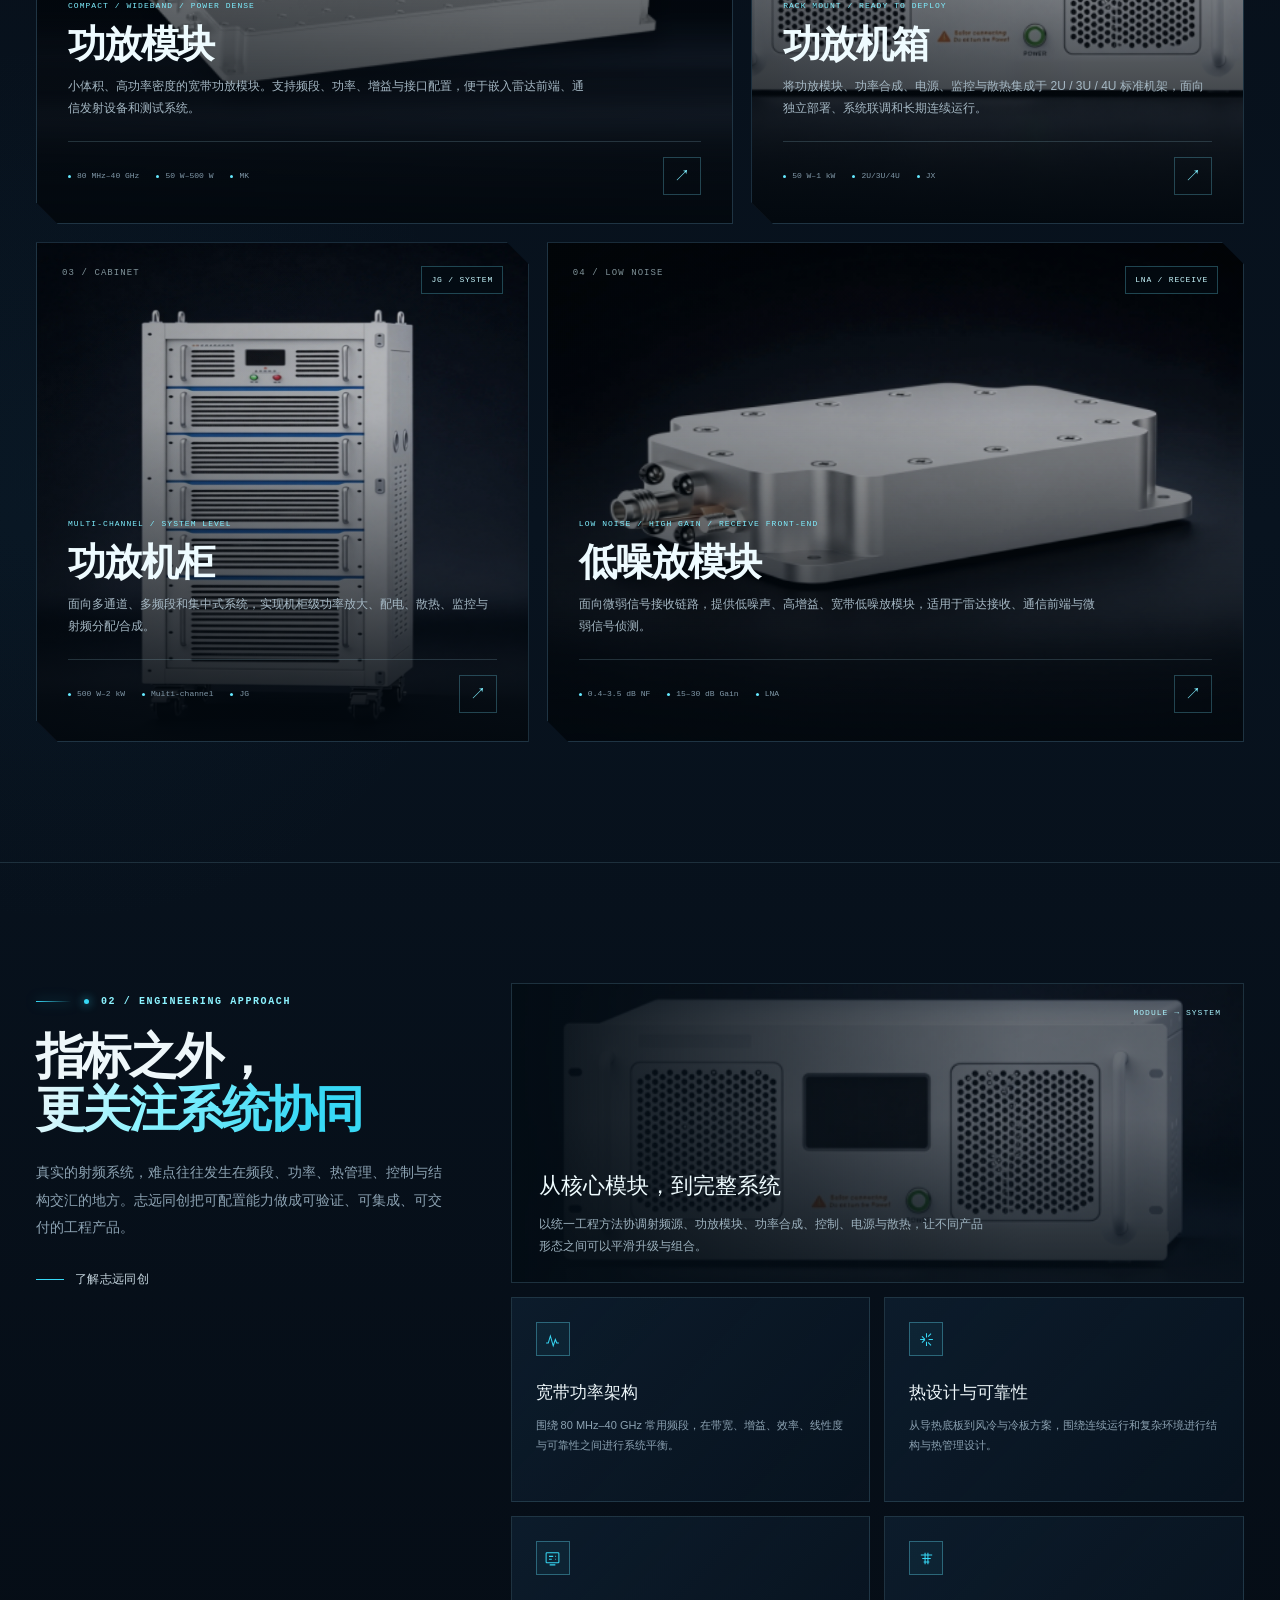
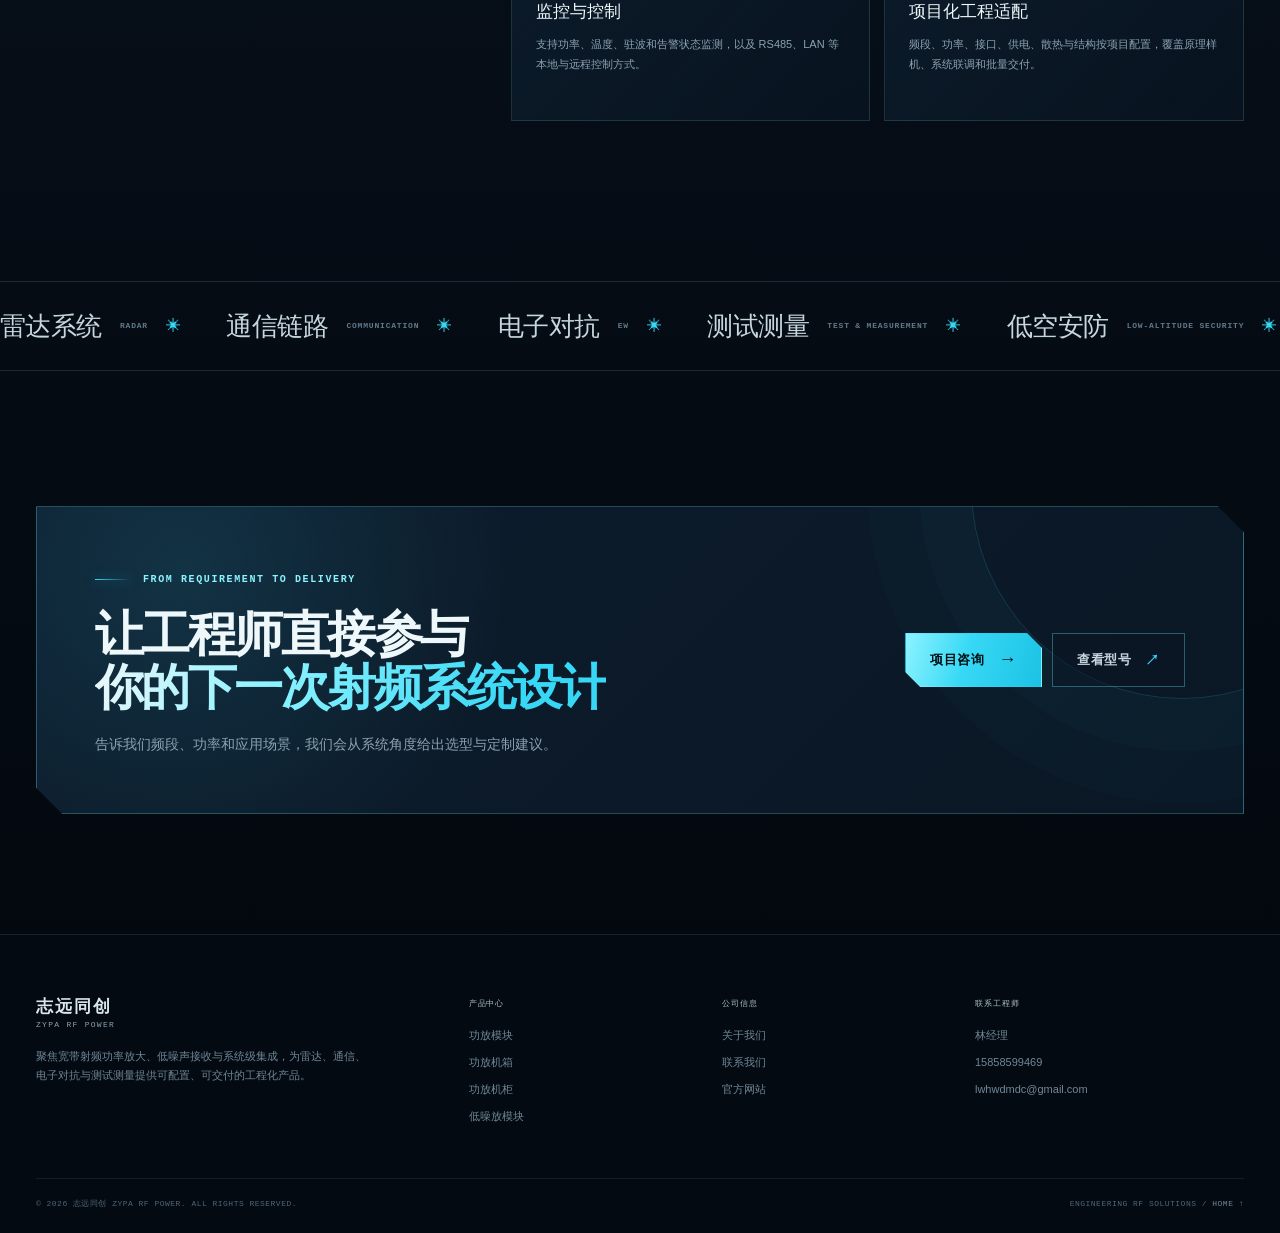
==== commit d34ba5b1: "Fix power range, hero cards and JG product code" ====
--- a/index.html
+++ b/index.html
@@ -9,7 +9,7 @@
   <script>
     (function(){try{var t=localStorage.getItem('zypa-theme');var l=localStorage.getItem('zypa-lang');if(t){document.documentElement.dataset.theme=t;}if(l){document.documentElement.dataset.lang=l;document.documentElement.lang=l==='en'?'en':'zh-CN';}}catch(e){}})();
   </script>
-  <link rel="stylesheet" href="site.css?v=10" />
+  <link rel="stylesheet" href="site.css?v=11" />
   <script src="app.js?v=12" defer></script>
 </head>
 <body data-page="home">
@@ -31,7 +31,7 @@
             <div class="dropdown-grid">
               <a class="dropdown-link" href="products.html#module"><span class="dropdown-code">01/MK</span><span><strong data-i18n="product.module.title">功放模块</strong><small data-i18n="product.module.short">紧凑型宽带功率放大模块</small></span><i>↗</i></a>
               <a class="dropdown-link" href="products.html#chassis"><span class="dropdown-code">02/JX</span><span><strong data-i18n="product.chassis.title">功放机箱</strong><small data-i18n="product.chassis.short">标准机架式独立部署平台</small></span><i>↗</i></a>
-              <a class="dropdown-link" href="products.html#cabinet"><span class="dropdown-code">03/CAB</span><span><strong data-i18n="product.cabinet.title">功放机柜</strong><small data-i18n="product.cabinet.short">多通道系统级功率放大平台</small></span><i>↗</i></a>
+              <a class="dropdown-link" href="products.html#cabinet"><span class="dropdown-code">03/JG</span><span><strong data-i18n="product.cabinet.title">功放机柜</strong><small data-i18n="product.cabinet.short">多通道系统级功率放大平台</small></span><i>↗</i></a>
               <a class="dropdown-link" href="products.html#lna"><span class="dropdown-code">04/LNA</span><span><strong data-i18n="product.lna.title">低噪放模块</strong><small data-i18n="product.lna.short">高增益宽带低噪声接收前端</small></span><i>↗</i></a>
             </div>
           </div>
@@ -94,8 +94,10 @@
             <div class="hero-gallery-item"><img src="图片/2705d60d5d9c94dffb4a95d75d133b52.png" alt="射频功放机柜产品图" /><span>03 / CABINET</span></div>
             <div class="hero-gallery-item"><img src="图片/2d6b0fdc71a102e6dbd42b1899f6a174.png" alt="低噪放模块产品图" /><span>04 / LNA</span></div>
           </div>
-          <div class="hero-float float-a"><small data-i18n="home.float1Label">频率覆盖</small><strong>80 MHz–40 <em>GHz</em></strong></div>
-          <div class="hero-float float-b"><small data-i18n="home.float2Label">产品形态</small><strong>04 <em>FORMS</em></strong></div>
+          <div class="hero-data-strip">
+            <div class="hero-float float-a"><small data-i18n="home.float1Label">频率覆盖</small><strong>80 MHz–40 <em>GHz</em></strong></div>
+            <div class="hero-float float-b"><small data-i18n="home.float2Label">产品形态</small><strong>04 <em>FORMS</em></strong></div>
+          </div>
         </div>
       </div>
       <div class="scroll-label">SCROLL TO EXPLORE</div>
@@ -105,7 +107,7 @@
       <div class="container">
         <div class="metrics reveal">
           <div class="metric"><strong>80M–40<em>GHz</em></strong><span data-i18n="home.metric1Label">宽带射频频率覆盖</span></div>
-          <div class="metric"><strong>1–2<em>kW</em></strong><span data-i18n="home.metric2Label">模块至机柜功率覆盖</span></div>
+          <div class="metric"><strong>1–10<em>kW</em></strong><span data-i18n="home.metric2Label">模块至机柜功率覆盖</span></div>
           <div class="metric"><strong>04<em>FORMS</em></strong><span data-i18n="home.metric3Label">完整产品系列</span></div>
           <div class="metric"><strong>03<em>FOUNDERS</em></strong><span data-i18n="home.metric4Label">资深射频工程师共同创立</span></div>
         </div>
@@ -131,8 +133,8 @@
           </a>
           <a class="family-card medium reveal" href="products.html#cabinet" data-tilt style="--delay:100ms">
             <div class="family-media"><img src="图片/2705d60d5d9c94dffb4a95d75d133b52.png" alt="多通道射频功放机柜" loading="lazy" /></div>
-            <div class="family-top"><span class="family-index">03 / CABINET</span><span class="family-code">CAB / SYSTEM</span></div>
-            <div class="family-content"><div class="family-kicker" data-i18n="home.cabinetKicker">MULTI-CHANNEL / SYSTEM LEVEL</div><h3 data-i18n="product.cabinet.title">功放机柜</h3><p data-i18n="home.cabinetDesc">面向多通道、多频段和集中式系统，实现机柜级功率放大、配电、散热、监控与射频分配/合成。</p><div class="family-foot"><div class="family-specs"><span>500 W–2 kW</span><span>Multi-channel</span><span>CAB</span></div><span class="family-arrow">↗</span></div></div>
+            <div class="family-top"><span class="family-index">03 / CABINET</span><span class="family-code">JG / SYSTEM</span></div>
+            <div class="family-content"><div class="family-kicker" data-i18n="home.cabinetKicker">MULTI-CHANNEL / SYSTEM LEVEL</div><h3 data-i18n="product.cabinet.title">功放机柜</h3><p data-i18n="home.cabinetDesc">面向多通道、多频段和集中式系统，实现机柜级功率放大、配电、散热、监控与射频分配/合成。</p><div class="family-foot"><div class="family-specs"><span>500 W–2 kW</span><span>Multi-channel</span><span>JG</span></div><span class="family-arrow">↗</span></div></div>
           </a>
           <a class="family-card large reveal" href="products.html#lna" data-tilt style="--delay:160ms">
             <div class="family-media"><img src="图片/2d6b0fdc71a102e6dbd42b1899f6a174.png" alt="低噪声放大器模块" loading="lazy" /></div>
--- a/site.css
+++ b/site.css
@@ -490,7 +490,7 @@
 .hero-description strong { color: var(--text-soft); font-weight: 570; }
 .hero-actions { display: flex; flex-wrap: wrap; gap: 12px; margin-top: 34px; }
 .hero-chips { display: flex; flex-wrap: wrap; gap: 8px; margin-top: 30px; }
-.hero-visual { position: relative; min-height: 570px; display: flex; align-items: center; justify-content: center; perspective: 1100px; }
+.hero-visual { position: relative; min-height: 570px; display: flex; flex-direction: column; align-items: center; justify-content: center; gap: 12px; perspective: 1100px; }
 .hero-visual::before {
   content: "ZYPA / RF ENGINEERING PLATFORM";
   position: absolute;
@@ -541,11 +541,13 @@
 .hero-gallery-item span { position: absolute; left: 10px; bottom: 9px; padding: 4px 7px; border: 1px solid rgba(105,226,250,.22); background: rgba(4,14,23,.66); color: #cffaff; font-family: var(--font-mono); font-size: 7px; letter-spacing: .1em; }
 .hero-stage-label { position: absolute; top: 20px; left: 20px; z-index: 2; padding: 7px 10px; border: 1px solid rgba(101, 227, 251, .3); background: rgba(4, 14, 23, .76); color: #d5fbff; font-family: var(--font-mono); font-size: 8px; letter-spacing: .12em; }
 .hero-stage-label::before { content: ""; display: inline-block; width: 5px; height: 5px; margin-right: 7px; border-radius: 50%; background: var(--green); box-shadow: 0 0 8px var(--green); }
+.hero-data-strip { display: grid; grid-template-columns: 1fr 1fr; gap: 10px; width: 100%; position: relative; z-index: 4; }
 .hero-float {
-  position: absolute;
+  position: relative;
   z-index: 4;
-  min-width: 155px;
-  padding: 13px 15px;
+  width: 100%;
+  min-width: 0;
+  padding: 12px 14px;
   border: 1px solid var(--stage-line);
   background: color-mix(in srgb, var(--stage) 88%, transparent);
   box-shadow: 0 18px 50px rgba(0,0,0,.28);
@@ -555,8 +557,7 @@
 .hero-float small { display: block; color: #6e899b; font-family: var(--font-mono); font-size: 8px; letter-spacing: .12em; }
 .hero-float strong { display: block; margin-top: 5px; color: #f4fcff; font-size: 23px; font-weight: 620; line-height: 1.1; letter-spacing: -.04em; }
 .hero-float strong em { margin-left: 4px; color: #7fefff; font-family: var(--font-mono); font-size: 8px; font-style: normal; letter-spacing: .06em; }
-.hero-float.float-a { left: -26px; bottom: 52px; }
-.hero-float.float-b { right: -28px; top: 82px; }
+.hero-float.float-a, .hero-float.float-b { left: auto; right: auto; top: auto; bottom: auto; }
 .scroll-label { position: absolute; left: 50%; bottom: 24px; transform: translateX(-50%); display: flex; align-items: center; gap: 10px; color: var(--muted-2); font-family: var(--font-mono); font-size: 8px; letter-spacing: .15em; }
 .scroll-label::before { content: ""; width: 1px; height: 34px; background: linear-gradient(to bottom, transparent, var(--accent)); }
 @keyframes scan { 0% { transform: translateY(-120%); } 65%,100% { transform: translateY(650%); } }
@@ -850,8 +851,6 @@
   .nav-link { font-size: 12px; }
   .nav-cta { display: none; }
   .hero-layout { grid-template-columns: .95fr 1.05fr; gap: 30px; }
-  .hero-float.float-a { left: -8px; }
-  .hero-float.float-b { right: -8px; }
   .catalog-layout { grid-template-columns: 205px minmax(0,1fr); gap: 34px; }
   .model-grid { grid-template-columns: repeat(2,minmax(0,1fr)); }
 }
@@ -911,10 +910,9 @@
   .hero-description { font-size: 14px; }
   .hero-actions .btn { width: 100%; }
   .hero-visual { min-height: 385px; }
-  .hero-float { min-width: 130px; padding: 11px 12px; }
-  .hero-float strong { font-size: 19px; }
-  .hero-float.float-a { left: 4px; bottom: 20px; }
-  .hero-float.float-b { right: 3px; top: 38px; }
+  .hero-data-strip { gap: 8px; }
+  .hero-float { min-width: 0; padding: 10px 11px; }
+  .hero-float strong { font-size: 18px; }
   .scroll-label { display: none; }
   .metric { padding: 19px 15px; }
   .metric strong { font-size: 25px; }
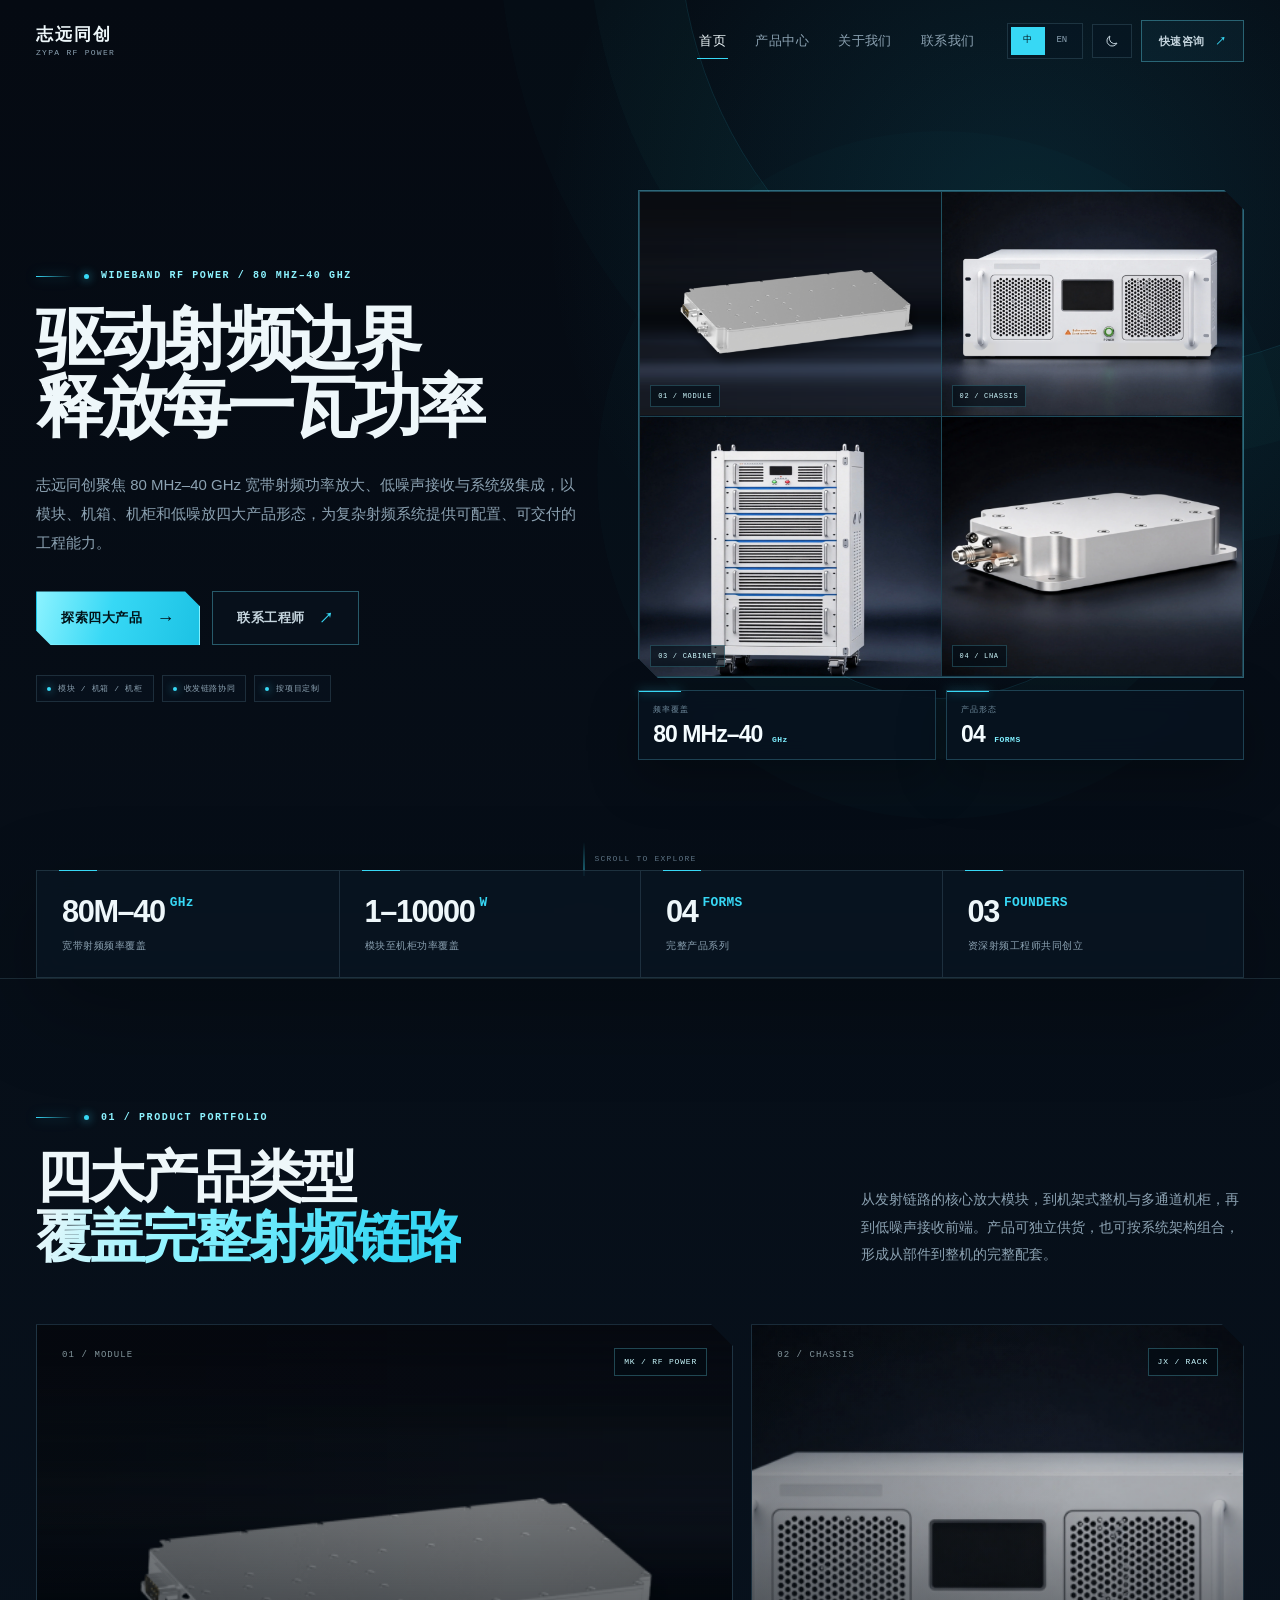
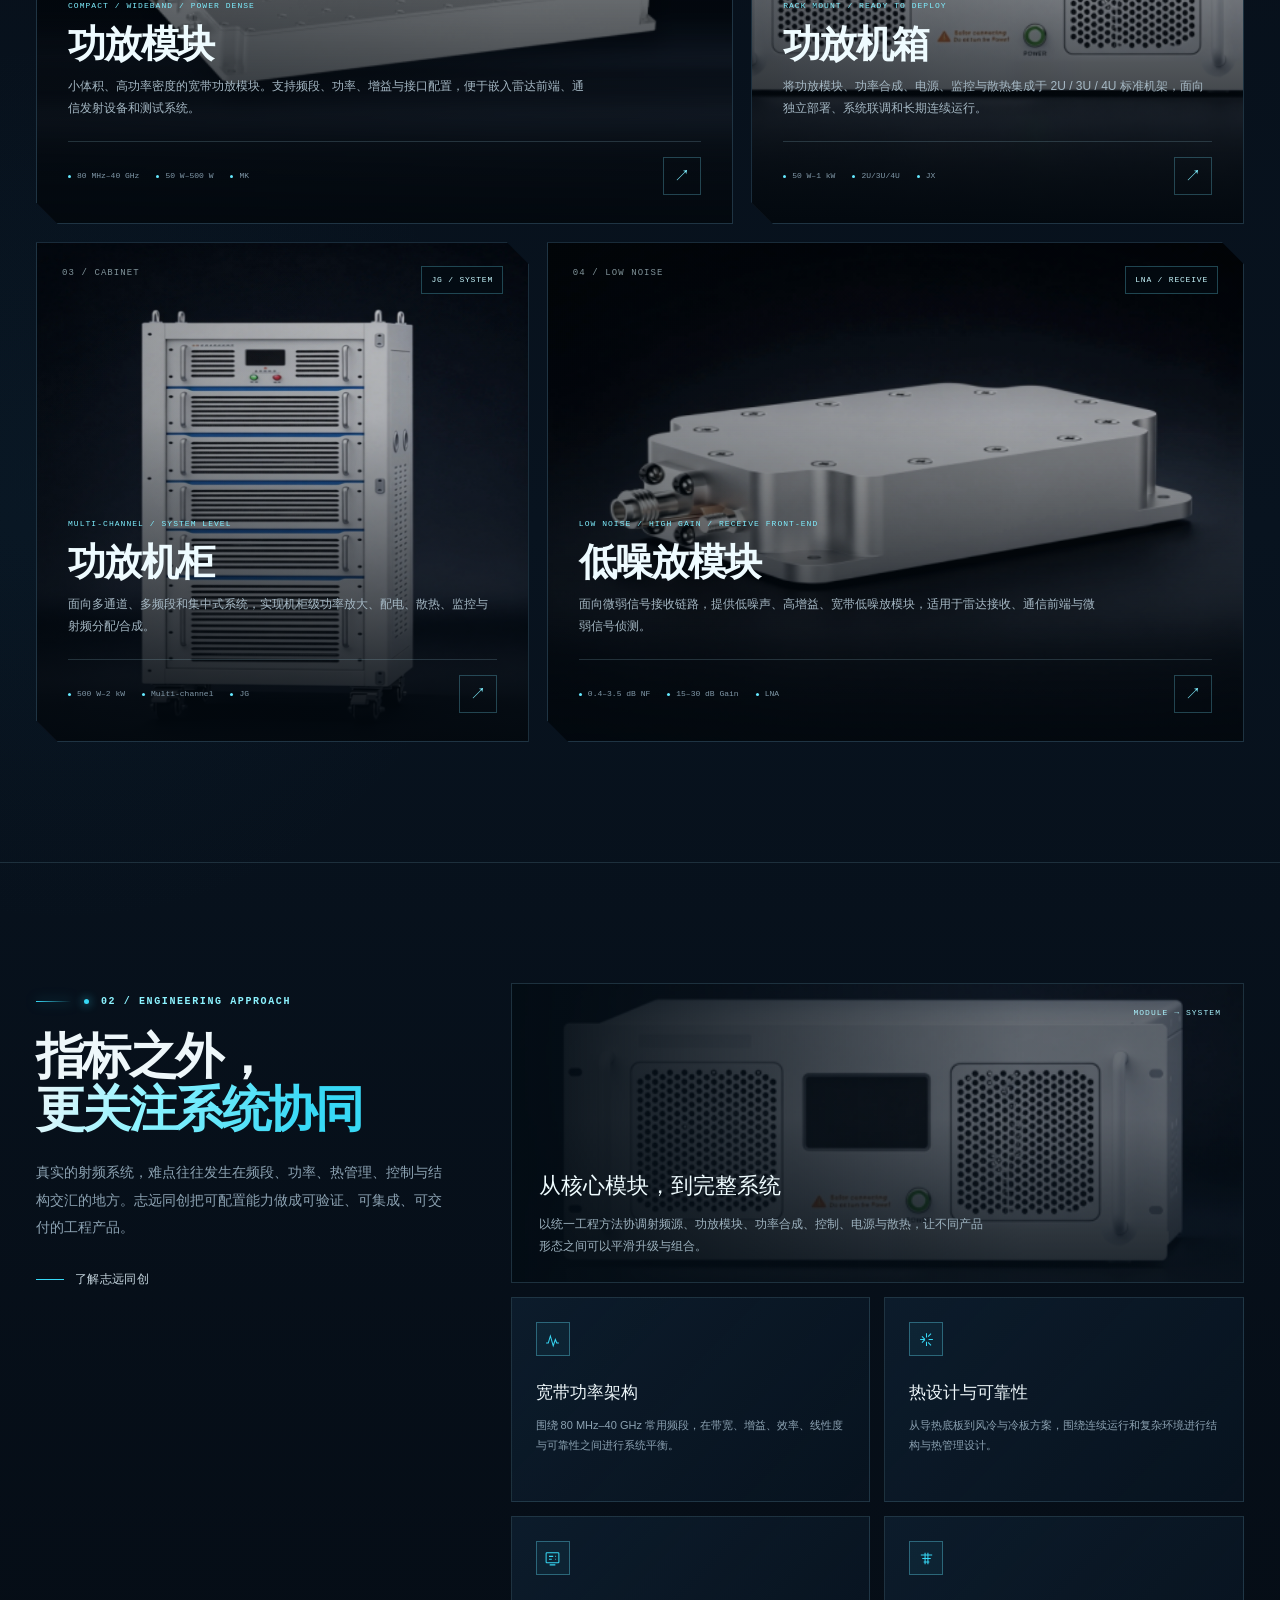
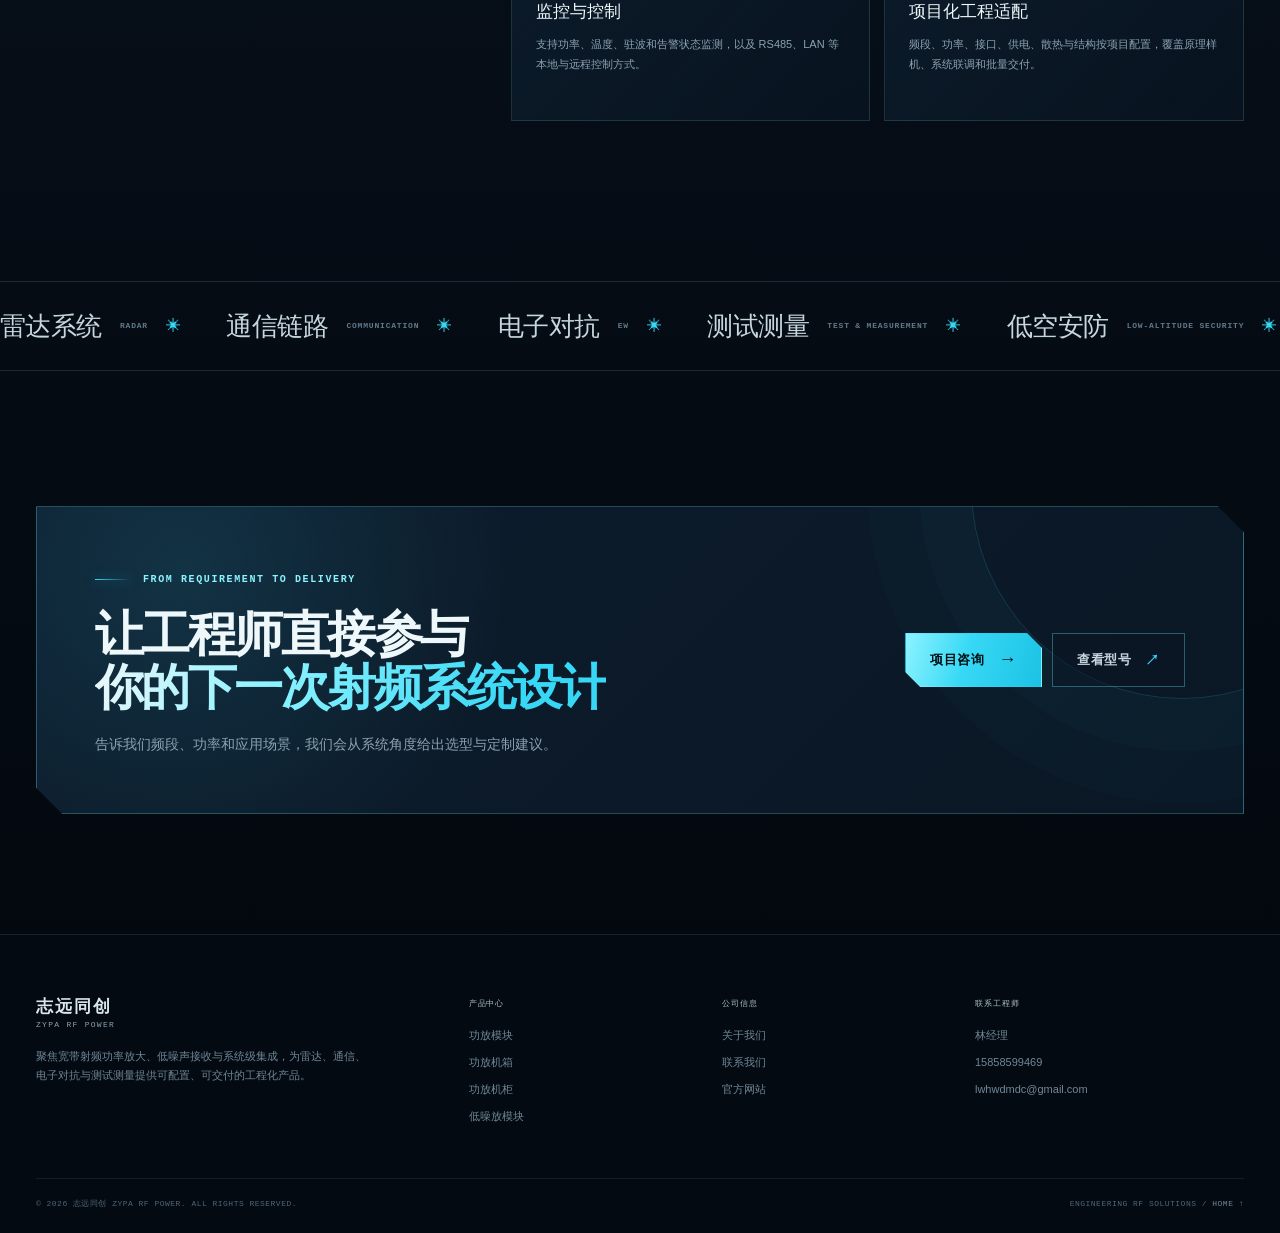
==== commit c51ae76e: "Change homepage power range to watts" ====
--- a/index.html
+++ b/index.html
@@ -107,7 +107,7 @@
       <div class="container">
         <div class="metrics reveal">
           <div class="metric"><strong>80M–40<em>GHz</em></strong><span data-i18n="home.metric1Label">宽带射频频率覆盖</span></div>
-          <div class="metric"><strong>1–10<em>kW</em></strong><span data-i18n="home.metric2Label">模块至机柜功率覆盖</span></div>
+          <div class="metric"><strong>1–10000<em>W</em></strong><span data-i18n="home.metric2Label">模块至机柜功率覆盖</span></div>
           <div class="metric"><strong>04<em>FORMS</em></strong><span data-i18n="home.metric3Label">完整产品系列</span></div>
           <div class="metric"><strong>03<em>FOUNDERS</em></strong><span data-i18n="home.metric4Label">资深射频工程师共同创立</span></div>
         </div>
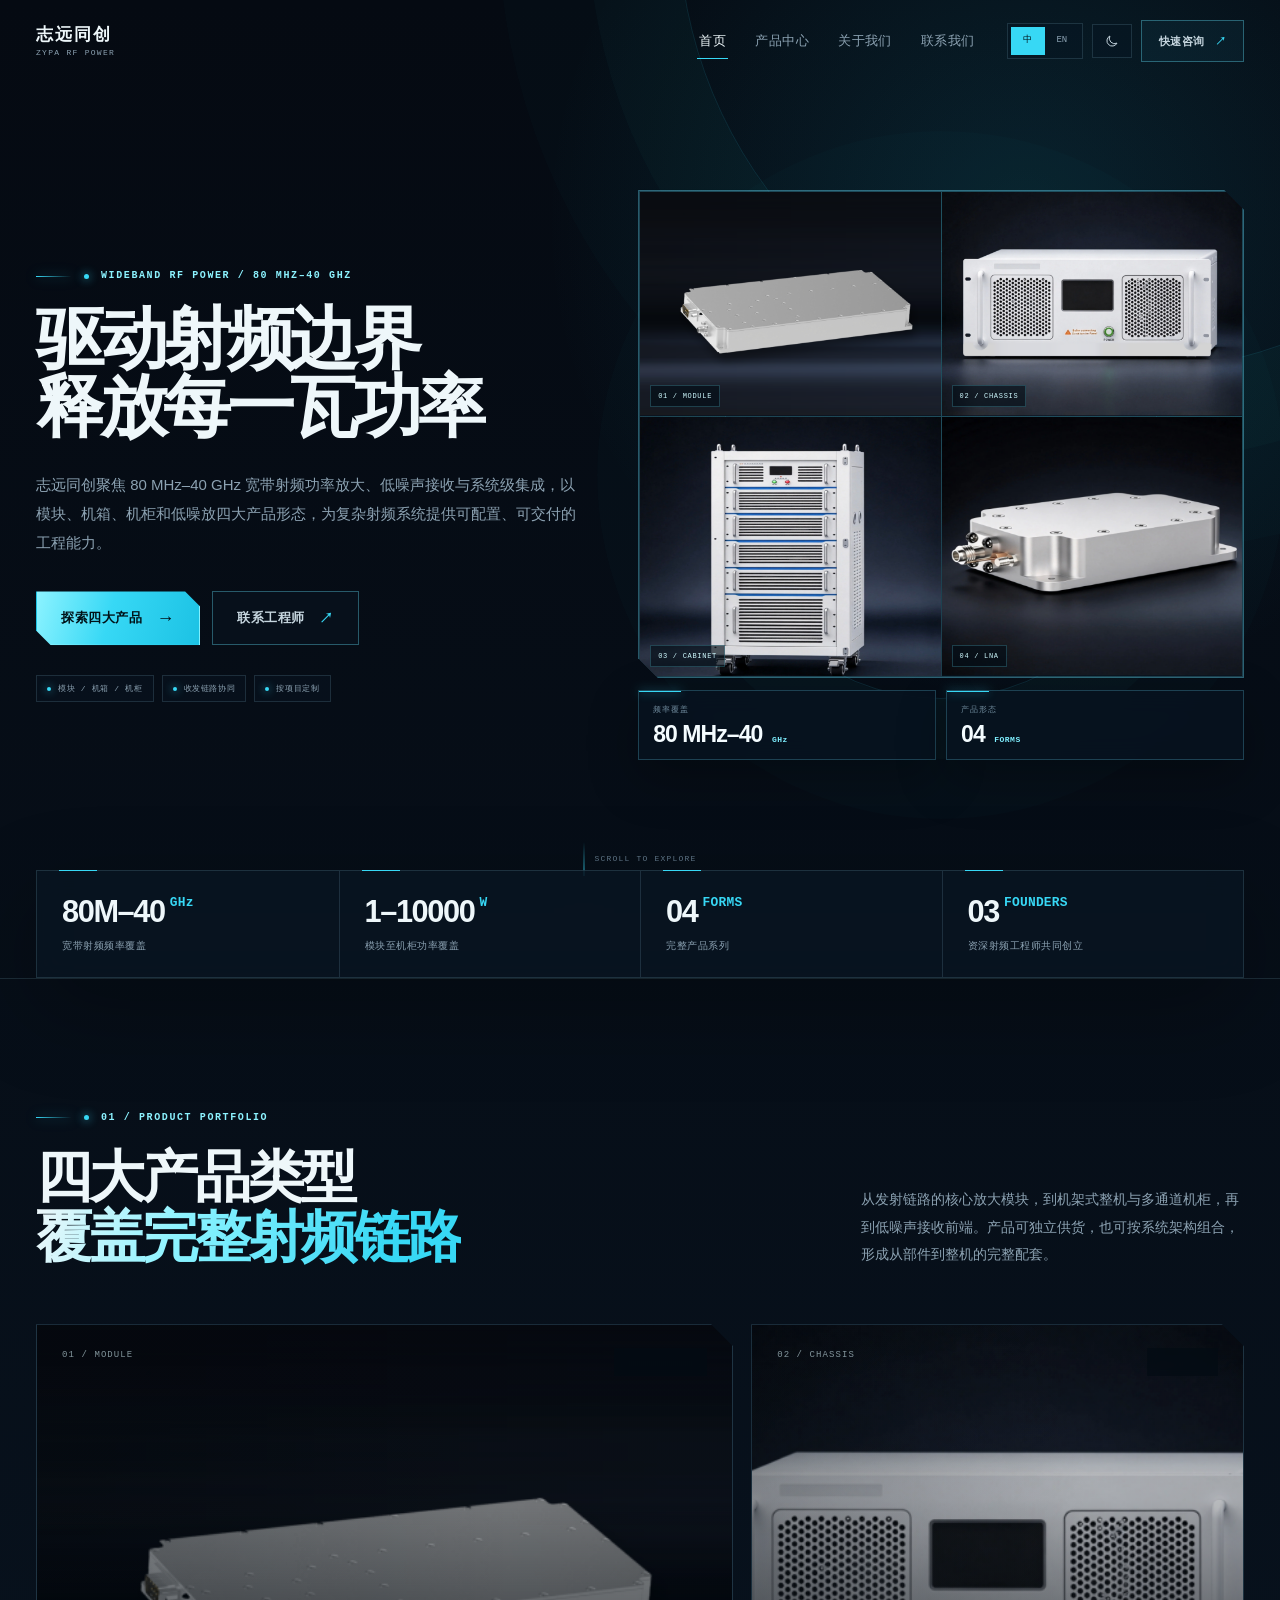
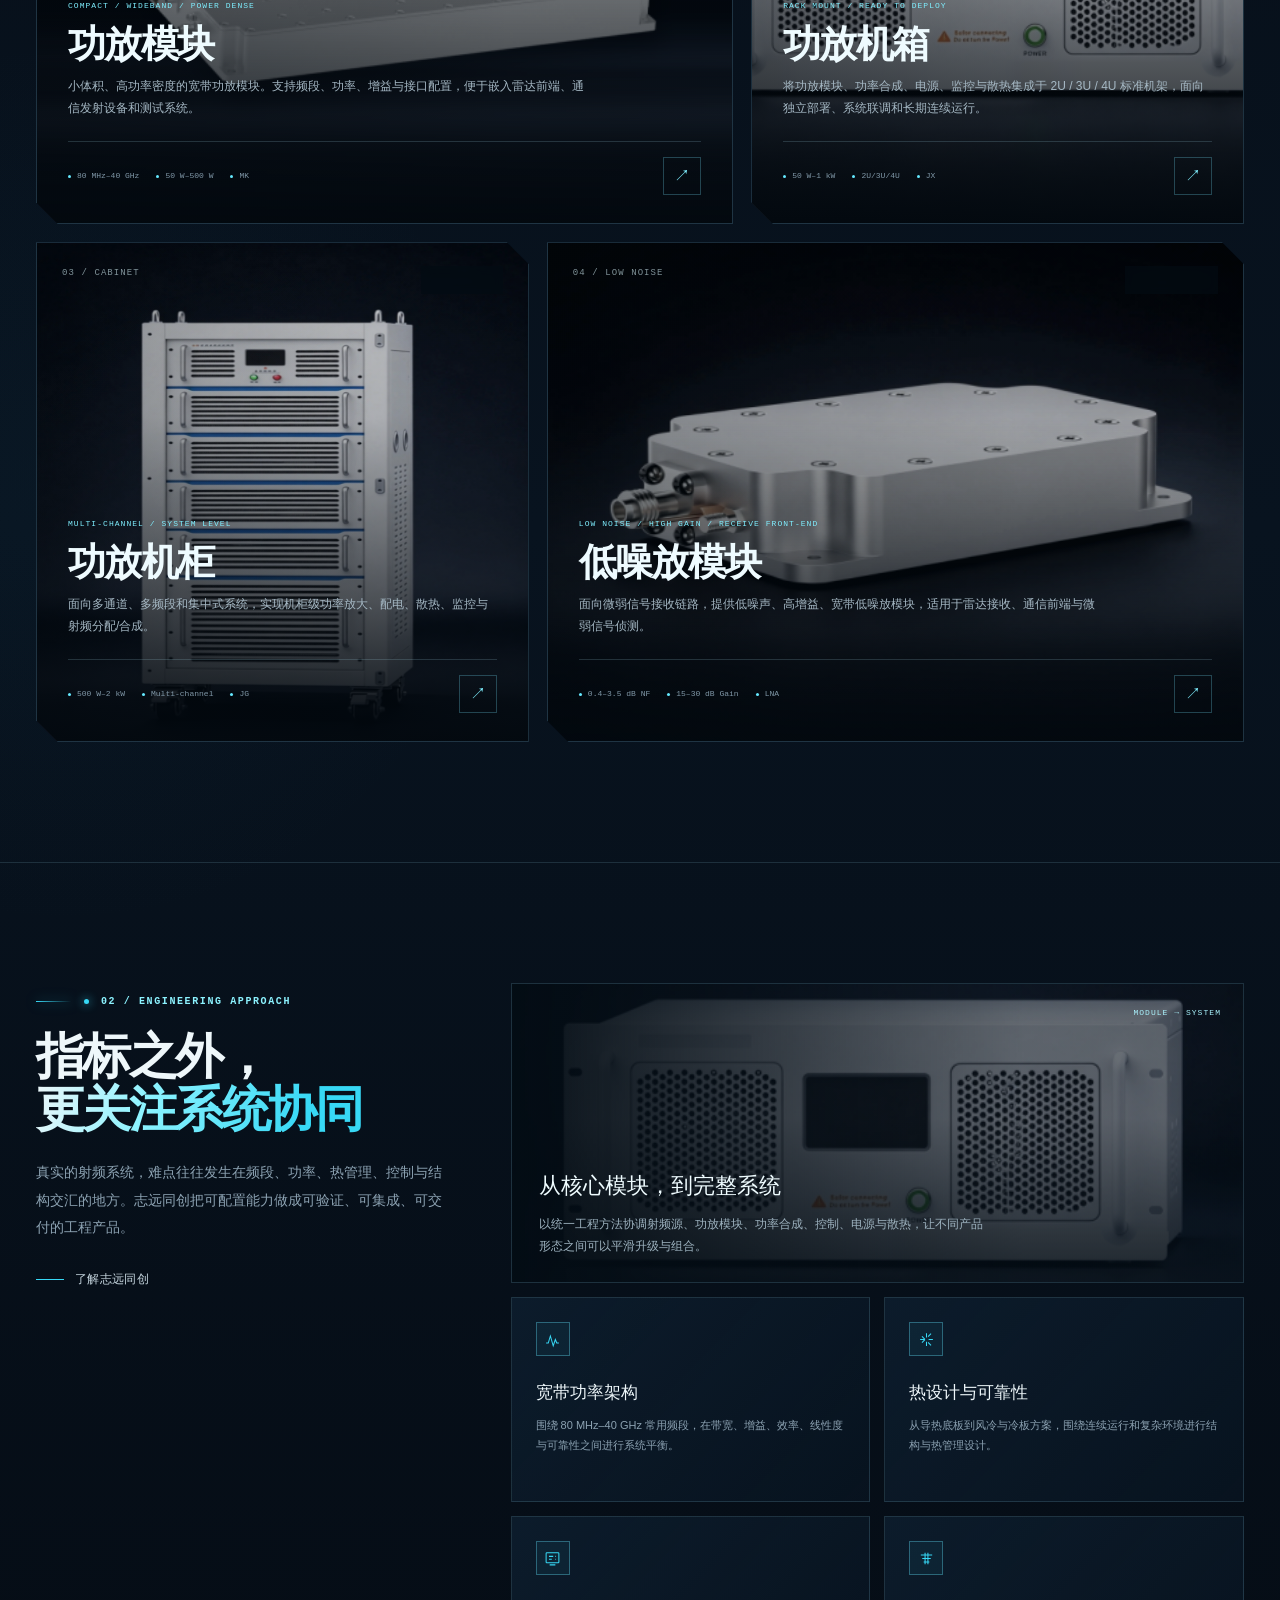
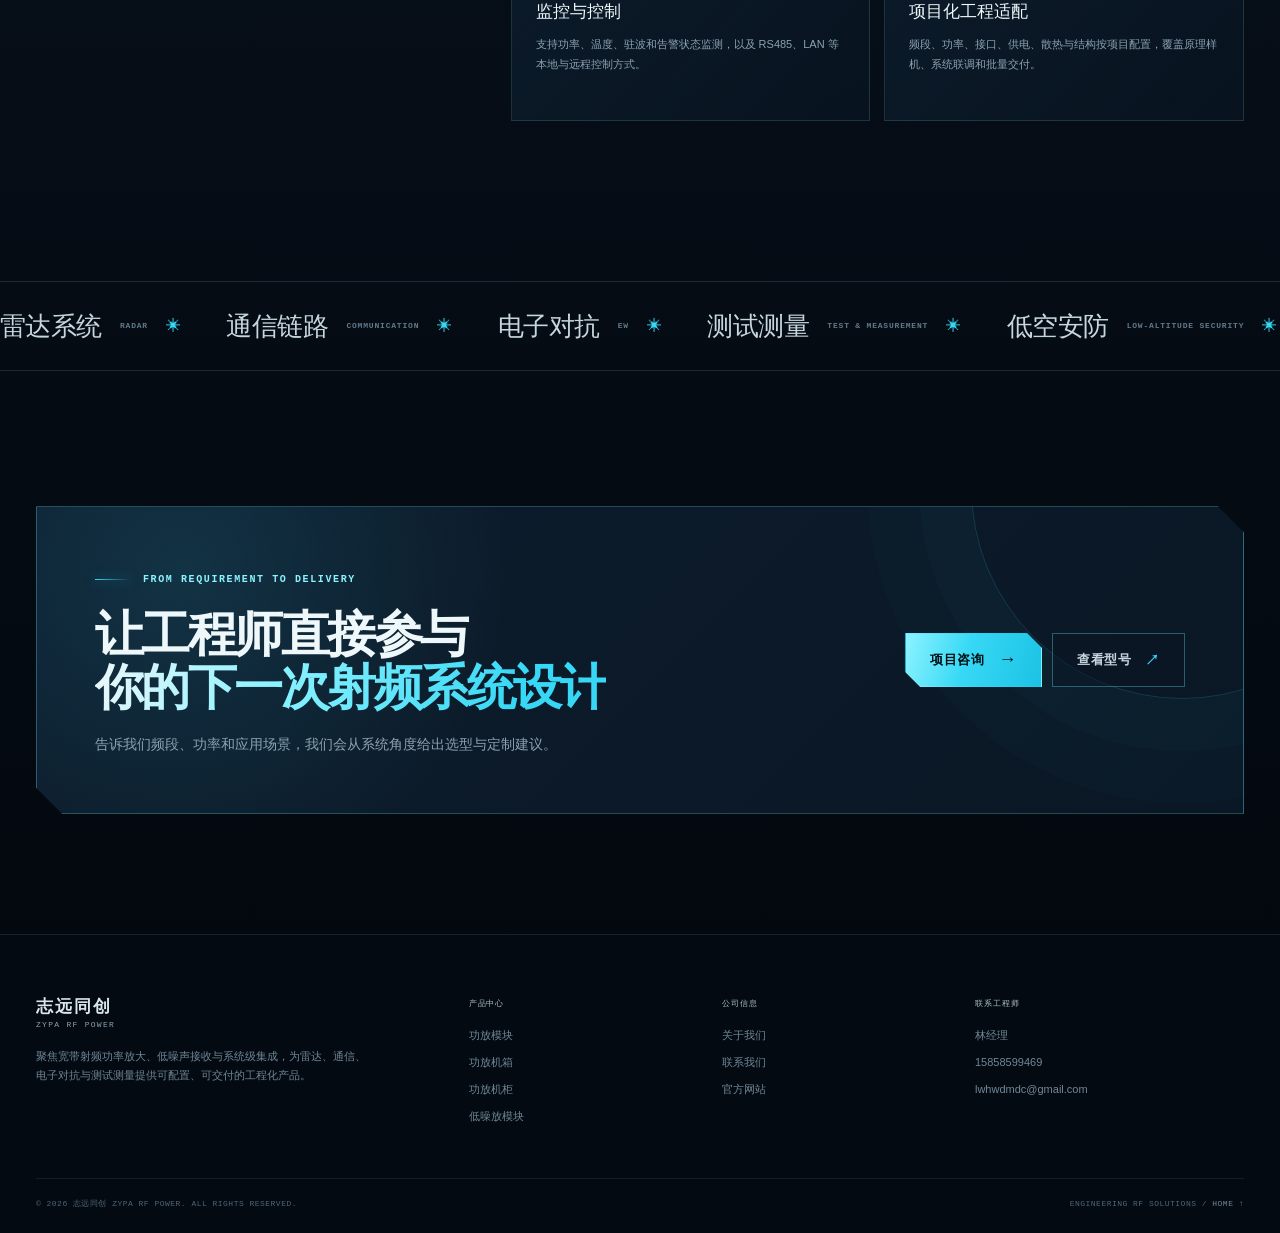
==== commit e51b25fb: "Add sitemap and search engine metadata" ====
--- a/index.html
+++ b/index.html
@@ -4,13 +4,93 @@
   <meta charset="UTF-8" />
   <meta name="viewport" content="width=device-width, initial-scale=1.0" />
   <meta name="description" content="志远同创 ZYPA RF POWER，聚焦 80 MHz–40 GHz 宽带射频功率放大、低噪声接收与系统级集成，提供功放模块、机箱、机柜和低噪放模块。" />
+  <meta name="robots" content="index, follow, max-image-preview:large, max-snippet:-1, max-video-preview:-1" />
+  <link rel="canonical" href="https://crkgl.dpdns.org/" />
+  <meta property="og:type" content="website" />
+  <meta property="og:site_name" content="志远同创 ZYPA RF POWER" />
+  <meta property="og:title" content="志远同创 ZYPA RF POWER | 宽带射频功率放大器" />
+  <meta property="og:description" content="志远同创 ZYPA RF POWER，聚焦 80 MHz–40 GHz 宽带射频功率放大、低噪声接收与系统级集成，提供功放模块、机箱、机柜和低噪放模块。" />
+  <meta property="og:url" content="https://crkgl.dpdns.org/" />
+  <meta property="og:image" content="https://crkgl.dpdns.org/%E5%9B%BE%E7%89%87/b516e47ea2926ebc319c0dadf28244f2.png" />
+  <meta name="twitter:card" content="summary_large_image" />
+  <meta name="twitter:title" content="志远同创 ZYPA RF POWER | 宽带射频功率放大器" />
+  <meta name="twitter:description" content="志远同创 ZYPA RF POWER，聚焦 80 MHz–40 GHz 宽带射频功率放大、低噪声接收与系统级集成，提供功放模块、机箱、机柜和低噪放模块。" />
   <meta name="theme-color" content="#050a12" />
   <title>志远同创 ZYPA RF POWER | 宽带射频功率放大器</title>
   <script>
     (function(){try{var t=localStorage.getItem('zypa-theme');var l=localStorage.getItem('zypa-lang');if(t){document.documentElement.dataset.theme=t;}if(l){document.documentElement.dataset.lang=l;document.documentElement.lang=l==='en'?'en':'zh-CN';}}catch(e){}})();
   </script>
-  <link rel="stylesheet" href="site.css?v=11" />
-  <script src="app.js?v=12" defer></script>
+  <link rel="stylesheet" href="site.css?v=12" />
+  <script src="app.js?v=13" defer></script>
+  <script type="application/ld+json">
+{
+  "@context": "https://schema.org",
+  "@graph": [
+    {
+      "@type": "Organization",
+      "@id": "https://crkgl.dpdns.org/#organization",
+      "name": "志远同创",
+      "alternateName": [
+        "ZYPA RF POWER",
+        "志远同创 ZYPA"
+      ],
+      "url": "https://crkgl.dpdns.org/",
+      "email": "lwhwdmdc@gmail.com",
+      "telephone": "+86-158-5859-9469",
+      "description": "志远同创专注于 80 MHz–40 GHz 宽带射频功率放大、低噪声接收与系统级集成，提供功放模块、功放机箱、功放机柜和低噪放模块。",
+      "contactPoint": [
+        {
+          "@type": "ContactPoint",
+          "contactType": "sales",
+          "telephone": "+86-158-5859-9469",
+          "email": "lwhwdmdc@gmail.com",
+          "availableLanguage": [
+            "zh-CN",
+            "en"
+          ]
+        }
+      ],
+      "knowsAbout": [
+        "射频功率放大器",
+        "宽带功放模块",
+        "功放机箱",
+        "功放机柜",
+        "低噪声放大器",
+        "射频系统集成"
+      ]
+    },
+    {
+      "@type": "WebSite",
+      "@id": "https://crkgl.dpdns.org/#website",
+      "url": "https://crkgl.dpdns.org/",
+      "name": "志远同创 ZYPA RF POWER",
+      "publisher": {
+        "@id": "https://crkgl.dpdns.org/#organization"
+      },
+      "inLanguage": [
+        "zh-CN",
+        "en"
+      ]
+    },
+    {
+      "@type": "WebPage",
+      "@id": "https://crkgl.dpdns.org/#webpage",
+      "url": "https://crkgl.dpdns.org/",
+      "name": "志远同创 ZYPA RF POWER | 宽带射频功率放大器",
+      "isPartOf": {
+        "@id": "https://crkgl.dpdns.org/#website"
+      },
+      "about": {
+        "@id": "https://crkgl.dpdns.org/#organization"
+      },
+      "inLanguage": [
+        "zh-CN",
+        "en"
+      ]
+    }
+  ]
+}
+  </script>
 </head>
 <body data-page="home">
   <a class="skip-link" href="#main">跳转到主要内容</a>
